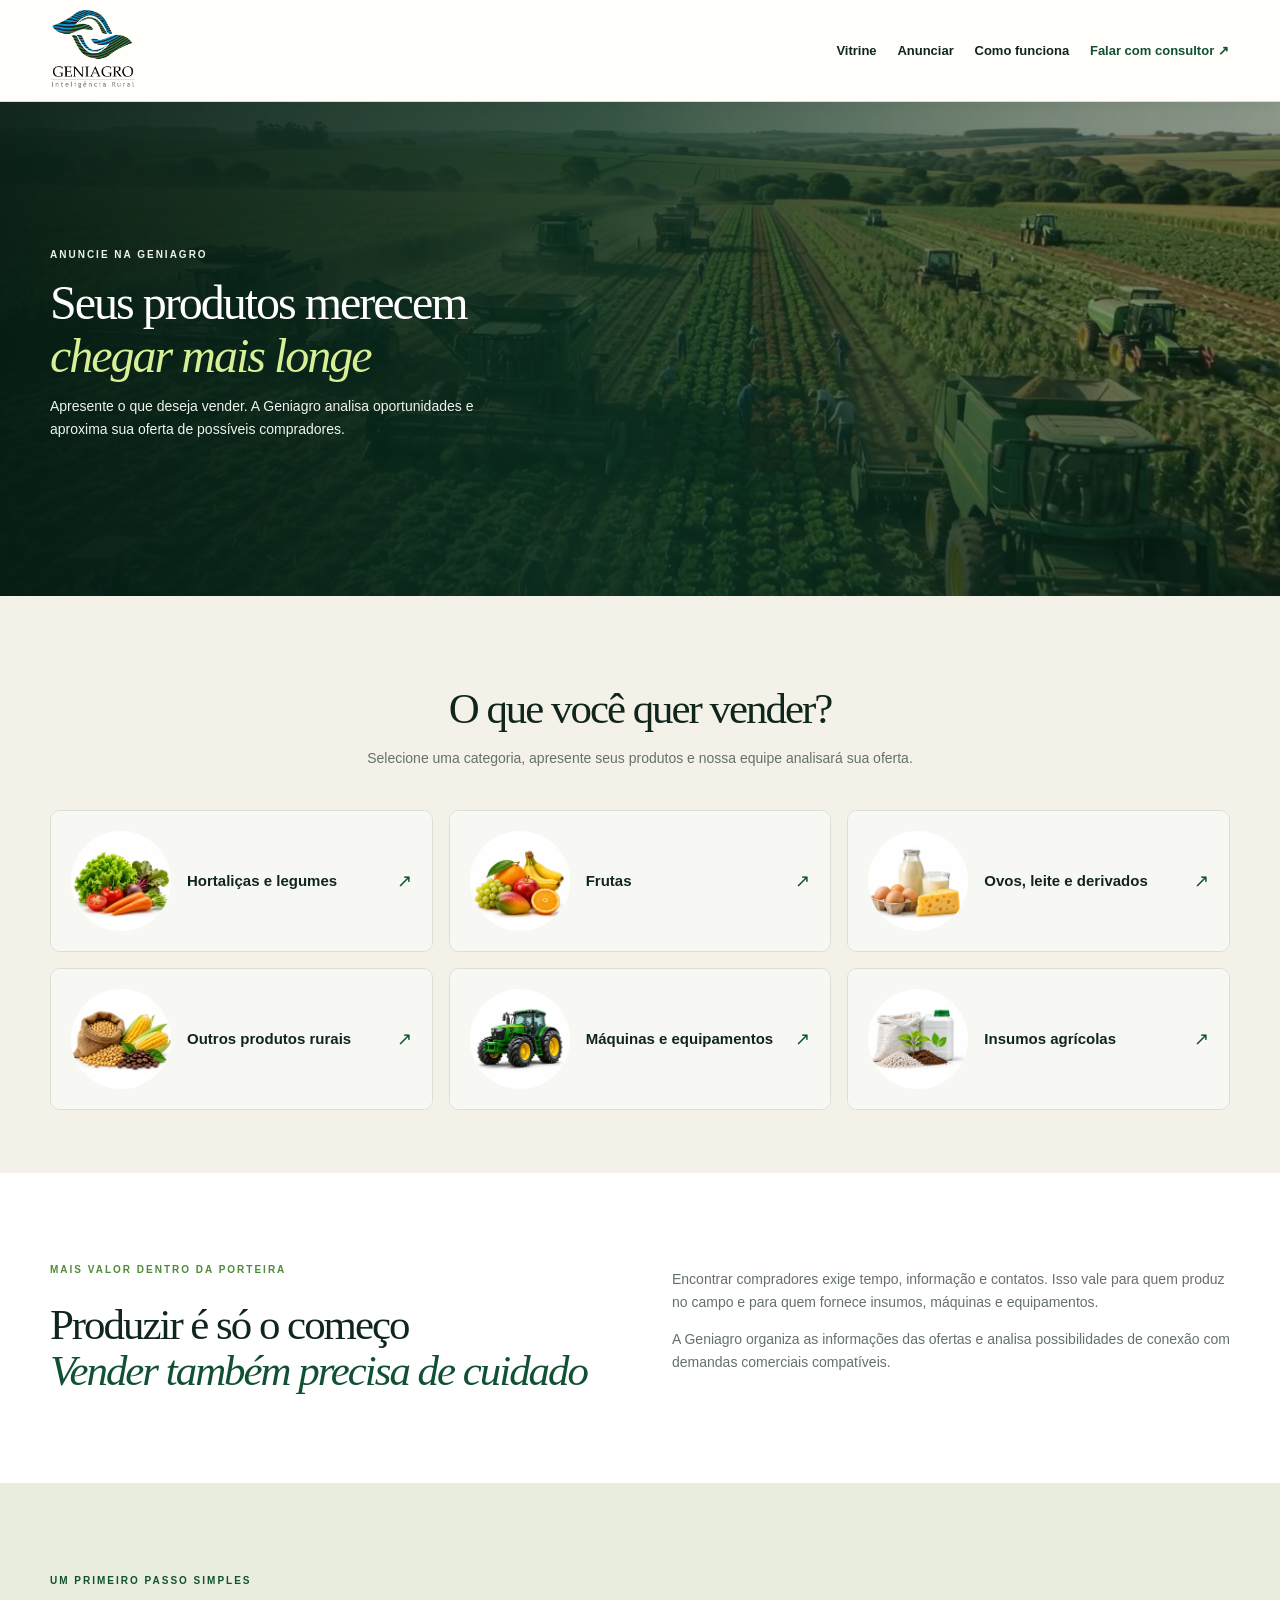
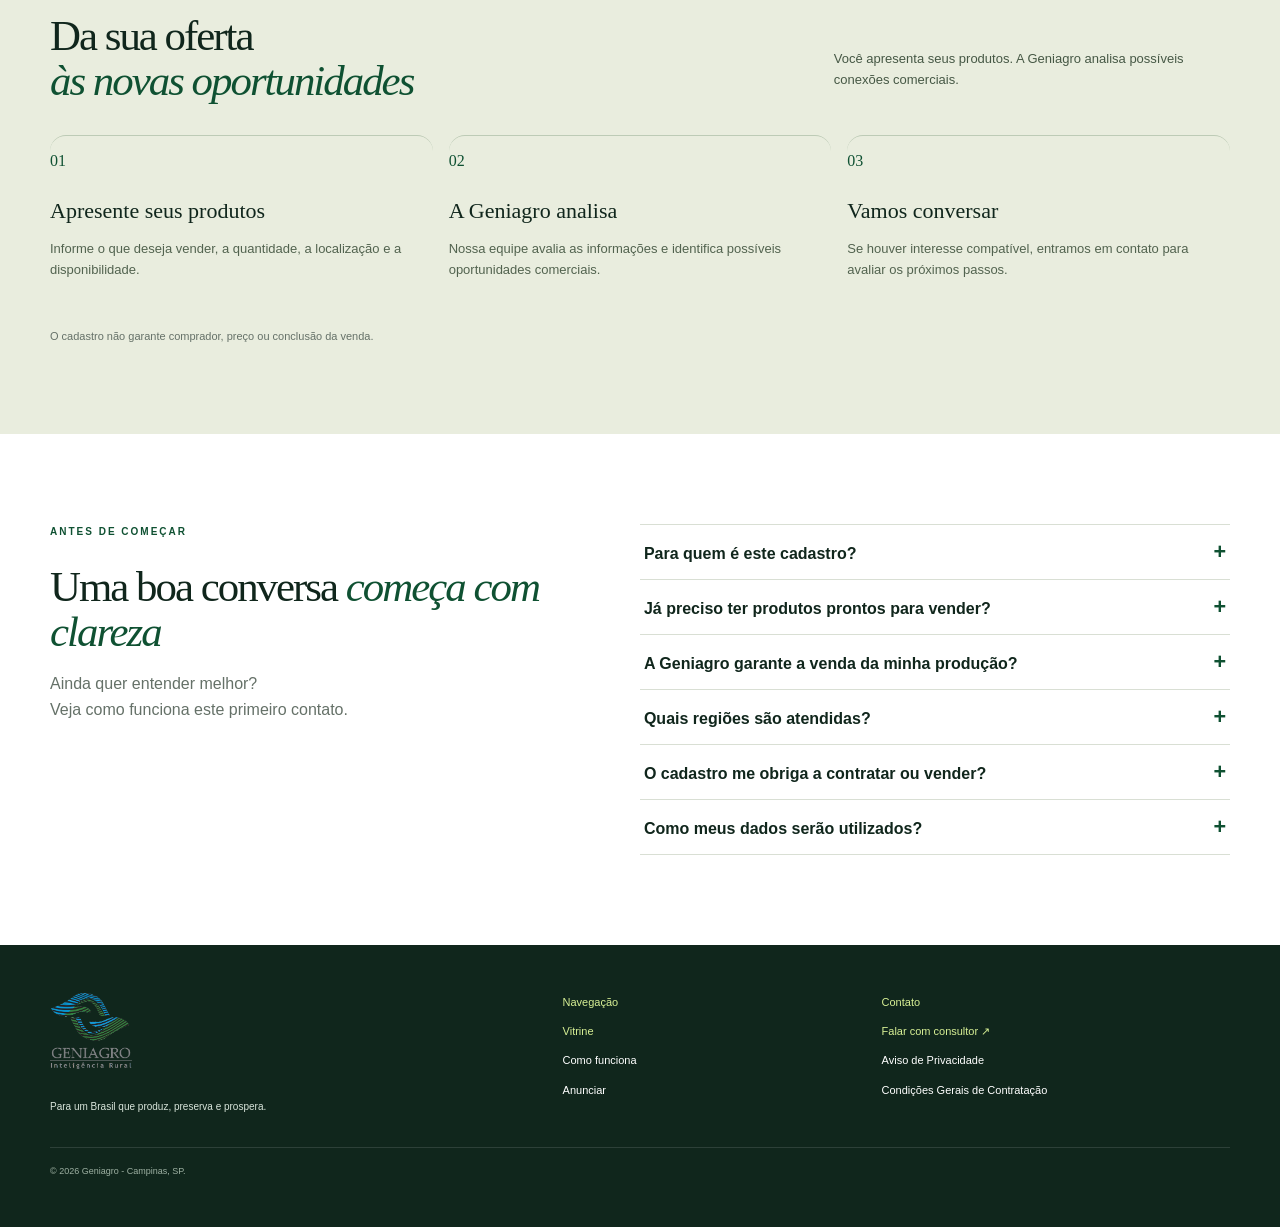
==== anunciar/index.html @ c67c0bb1 "Add files via upload" ====
<!doctype html>
<html lang="pt-BR">
<head>
  <meta charset="utf-8">
  <meta name="viewport" content="width=device-width,initial-scale=1">
  <meta name="description" content="Apresente sua produção, insumos ou equipamentos à Geniagro para avaliação de oportunidades comerciais.">
  <title>Anunciar · Geniagro</title>
  <link rel="icon" type="image/png" href="../assets/icon.png">
  <link rel="stylesheet" href="../style.css">
  <link rel="stylesheet" href="../modal/modal.css">
  <script src="../modal/modal.js" defer></script>
</head>
<body class="geniagro-v2">
  <!-- Cabeçalho e navegação -->
  <header>
    <a href="../index.html"><img src="../assets/logo-geniagro.png" alt="Geniagro Inteligência Rural"></a>
    <nav>
      <a href="../index.html#oportunidades">Vitrine</a>
      <a href="#vitrine-venda">Anunciar</a>
      <a href="#como-funciona">Como funciona</a>
      <a
        class="cta-link"
        href="https://wa.me/5519996274015"
        target="_blank"
        rel="noopener noreferrer"
      >
        Falar com consultor ↗
      </a>
    </nav>
  </header>

  <main>
    <section id="hero" class="hero">
      <video class="hero-video" autoplay muted loop playsinline poster="../assets/hero-geniagro.webp" aria-hidden="true">
        <source src="../assets/hero-lp.mp4" type="video/mp4">
        <source src="../assets/hero-lp.webm" type="video/webm">
      </video>
      <div class="shade"></div>
      <div class="wrap hero-copy">
        <p class="eyebrow">ANUNCIE NA GENIAGRO</p>
        <h1><span>Seus produtos merecem</span> <em>chegar mais longe</em></h1>
        <p>Apresente o que deseja vender. A Geniagro analisa oportunidades e aproxima sua oferta de possíveis compradores.</p>
      </div>
    </section>

    <section id="vitrine-venda" class="wrap intro">
      <h2>O que você quer vender?</h2>
      <p class="vitrine-orientacao">Selecione uma categoria, apresente seus produtos e nossa equipe analisará sua oferta.</p>
      <div class="cards">
        <article>
          <button class="category-card" type="button" data-geniagro-modal="Venda" data-geniagro-product-category="Hortaliças e legumes" aria-haspopup="dialog" aria-controls="geniagroModal">
            <span class="category-illustration" aria-hidden="true"><img src="../assets/hortalicas_legumes.webp" alt=""></span>
            <span class="category-title">Hortaliças e legumes</span>
            <span class="category-arrow" aria-hidden="true">↗</span>
          </button>
        </article>
        <article>
          <button class="category-card" type="button" data-geniagro-modal="Venda" data-geniagro-product-category="Frutas" aria-haspopup="dialog" aria-controls="geniagroModal">
            <span class="category-illustration" aria-hidden="true"><img src="../assets/frutas.webp" alt=""></span>
            <span class="category-title">Frutas</span>
            <span class="category-arrow" aria-hidden="true">↗</span>
          </button>
        </article>
        <article>
          <button class="category-card" type="button" data-geniagro-modal="Venda" data-geniagro-product-category="Ovos, leite e derivados" aria-haspopup="dialog" aria-controls="geniagroModal">
            <span class="category-illustration" aria-hidden="true"><img src="../assets/ovos_leite_derivados.webp" alt=""></span>
            <span class="category-title">Ovos, leite e derivados</span>
            <span class="category-arrow" aria-hidden="true">↗</span>
          </button>
        </article>
        <article>
          <button class="category-card" type="button" data-geniagro-modal="Venda" data-geniagro-product-category="Outros produtos rurais" aria-haspopup="dialog" aria-controls="geniagroModal">
            <span class="category-illustration" aria-hidden="true"><img src="../assets/outros_produtos_rurais.webp" alt=""></span>
            <span class="category-title">Outros produtos rurais</span>
            <span class="category-arrow" aria-hidden="true">↗</span>
          </button>
        </article>
        <article>
          <button class="category-card" type="button" data-geniagro-modal="Venda" data-geniagro-product-category="Máquinas e equipamentos" aria-haspopup="dialog" aria-controls="geniagroModal">
            <span class="category-illustration" aria-hidden="true"><img src="../assets/maquinas_equipamentos.webp" alt=""></span>
            <span class="category-title">Máquinas e equipamentos</span>
            <span class="category-arrow" aria-hidden="true">↗</span>
          </button>
        </article>
        <article>
          <button class="category-card" type="button" data-geniagro-modal="Venda" data-geniagro-product-category="Insumos agrícolas" aria-haspopup="dialog" aria-controls="geniagroModal">
            <span class="category-illustration" aria-hidden="true"><img src="../assets/insumos_agricolas.webp" alt=""></span>
            <span class="category-title">Insumos agrícolas</span>
            <span class="category-arrow" aria-hidden="true">↗</span>
          </button>
        </article>
      </div>
    </section>

    <section id="valor-venda" class="wrap section split">
      <div>
        <p class="eyebrow dark">MAIS VALOR DENTRO DA PORTEIRA</p>
        <h2>Produzir é só o começo<br><em>Vender também precisa de cuidado</em></h2>
      </div>
      <div class="valor-venda-copy">
        <p>Encontrar compradores exige tempo, informação e contatos. Isso vale para quem produz no campo e para quem fornece insumos, máquinas e equipamentos.</p>
        <p>A Geniagro organiza as informações das ofertas e analisa possibilidades de conexão com demandas comerciais compatíveis.</p>
      </div>
    </section>

    <section id="como-funciona" class="territory">
      <div class="wrap">
        <div class="territory-copy">
          <div>
            <p class="eyebrow">UM PRIMEIRO PASSO SIMPLES</p>
            <h2>Da sua oferta<br><em>às novas oportunidades</em></h2>
          </div>
          <p>Você apresenta seus produtos. A Geniagro analisa possíveis conexões comerciais.</p>
        </div>
        <div class="territory-grid">
          <article>
            <b>01</b>
            <h3>Apresente seus produtos</h3>
            <p>Informe o que deseja vender, a quantidade, a localização e a disponibilidade.</p>
          </article>
          <article>
            <b>02</b>
            <h3>A Geniagro analisa</h3>
            <p>Nossa equipe avalia as informações e identifica possíveis oportunidades comerciais.</p>
          </article>
          <article>
            <b>03</b>
            <h3>Vamos conversar</h3>
            <p>Se houver interesse compatível, entramos em contato para avaliar os próximos passos.</p>
          </article>
        </div>
        <p class="territory-note">O cadastro não garante comprador, preço ou conclusão da venda.</p>
      </div>
    </section>





    <section id="condicoes" class="wrap section announce-faq">
      <div>
        <p class="eyebrow dark">ANTES DE COMEÇAR</p>
        <h2>Uma boa conversa <em>começa com clareza</em></h2>
        <p>Ainda quer entender melhor?<br>Veja como funciona este primeiro contato.</p>
      </div>
      <div>
        <details>
          <summary>Para quem é este cadastro?<span aria-hidden="true">+</span></summary>
          <p>Para produtores rurais, fornecedores de insumos agrícolas e revendas de máquinas e equipamentos que desejam apresentar seus produtos à Geniagro.</p>
        </details>
        <details>
          <summary>Já preciso ter produtos prontos para vender?<span aria-hidden="true">+</span></summary>
          <p>Não. Se a disponibilidade for futura, indique a previsão nas observações. Essa informação ajuda a equipe a avaliar possíveis oportunidades.</p>
        </details>
        <details>
          <summary>A Geniagro garante a venda da minha produção?<span aria-hidden="true">+</span></summary>
          <p>Não. O cadastro não garante comprador nem negociação. Uma oportunidade depende da compatibilidade entre produto, disponibilidade, localização e condições comerciais. A divulgação de ofertas depende de validação da Geniagro.</p>
        </details>
        <details>
          <summary>Quais regiões são atendidas?<span aria-hidden="true">+</span></summary>
          <p>Informe seu município e estado no cadastro. A Geniagro avaliará a possibilidade de conexão na sua região; preencher o formulário não confirma disponibilidade de atendimento local.</p>
        </details>
        <details>
          <summary>O cadastro me obriga a contratar ou vender?<span aria-hidden="true">+</span></summary>
          <p>Não. Este formulário não conclui uma contratação nem uma venda. Eventuais condições comerciais devem ser apresentadas para sua avaliação antes de qualquer decisão.</p>
        </details>
        <details>
          <summary>Como meus dados serão utilizados?<span aria-hidden="true">+</span></summary>
          <p>A Geniagro usa as informações para avaliar oportunidades e entrar em contato sobre seu cadastro. Consulte o <a href="../privacidade/index.html" target="_blank" rel="noopener noreferrer">Aviso de Privacidade</a>.</p>
        </details>
      </div>
    </section>


  </main>


  <!-- Rodapé -->
  <footer id="footer">
    <div class="wrap footer-grid">
      <div>
        <a href="../index.html"><img src="../assets/logo-geniagro-rodape.png" alt="Geniagro Inteligência Rural"></a>
        <p>Para um Brasil que produz, preserva e prospera.</p>
      </div>
      <nav class="footer-nav" aria-label="Navegação do rodapé">
        <b>Navegação</b>
        <a href="../index.html#oportunidades">Vitrine</a>
        <a href="#como-funciona">Como funciona</a>
        <a href="#vitrine-venda">Anunciar</a>
      </nav>
      <div class="footer-contact">
        <b>Contato</b>
        <a
          class="cta-link"
          href="https://wa.me/5519996274015"
          target="_blank"
          rel="noopener noreferrer"
        >
          Falar com consultor ↗
        </a>
        <a class="footer-legal-link" href="../privacidade/index.html" target="_blank" rel="noopener noreferrer">Aviso de Privacidade</a>
        <a class="footer-legal-link" href="../condicoes-gerais/index.html" target="_blank" rel="noopener noreferrer">Condições Gerais de Contratação</a>
      </div>
    </div>
    <div class="wrap copyright">© 2026 Geniagro - Campinas, SP.</div>
  </footer>
  <!-- Estrutura e controles adaptados do modal canônico AFlow. Sem integração. -->
  <dialog id="geniagroModal" class="geniagro-modal mbox" aria-labelledby="geniagroModalTitle" aria-describedby="geniagroIntegrationNote">
    <div class="mhdr">
      <h2 id="geniagroModalTitle" tabindex="-1" autofocus><img src="../assets/icon.png" alt="" aria-hidden="true"><span id="geniagroModalTitleText">Quero comprar</span></h2>
      <button class="mclose" type="button" aria-label="Fechar formulário">✕</button>
    </div>
    <form id="geniagroForm" novalidate>
      <div class="mbody">
        <p id="geniagroIntegrationNote" class="integration-note">Preencha os dados e envie sua solicitação. Nossa equipe entrará em contato para dar continuidade.</p>
        <div class="msec">Identificação</div>
        <div class="mgrid">
          <div class="mfield"><label for="gNome">Nome completo *</label><input class="efield" id="gNome" name="nome" autocomplete="name" required></div>
          <div class="mfield"><label for="gEmpresa">Empresa *</label><input class="efield" id="gEmpresa" name="empresa" autocomplete="organization" required></div>
          <div class="mfield"><label for="gCargo">Posição na empresa</label><select class="efield esel" id="gCargo" name="cargo"><option value="">Selecione</option><option>Sócio / Proprietário / Direção Executiva</option><option>Diretoria / Head de área</option><option>Gerência / Coordenação</option><option>Técnico / Operacional</option><option>Outro</option></select></div>
          <div class="mfield"><label for="gEndereco">Endereço de entrega *</label><input class="efield" id="gEndereco" name="endereco" autocomplete="street-address" required></div>
          <div class="mfield"><label for="gCidade">Cidade *</label><input class="efield" id="gCidade" name="cidade" autocomplete="address-level2" required></div>
          <div class="mfield"><label for="gUf">UF *</label><input class="efield" id="gUf" name="uf" autocomplete="address-level1" maxlength="2" pattern="[A-Za-z]{2}" autocapitalize="characters" required></div>
        </div>
        <div class="msec">Contato</div>
        <div class="mgrid">
          <div class="mfield"><label for="gEmail">E-mail *</label><input class="efield" type="email" id="gEmail" name="email" autocomplete="email" inputmode="email" required></div>
          <div class="mfield"><label for="gContato">Telefone / WhatsApp *</label><input class="efield" type="tel" id="gContato" name="contato" autocomplete="tel-national" inputmode="tel" placeholder="19 99999 0000" required></div>
        </div>
        <div class="msec" id="gComercialTitle">Sobre a compra</div>
        <div class="mgrid">
          <div class="mfield"><div class="solicitation-label"><div class="solicitation-label-head"><label for="gProduto">Categoria principal do produto *</label><button class="solicitation-help-toggle" id="gCategoriaHelpToggle" type="button" aria-label="Mostrar instruções para a categoria principal" aria-expanded="false" aria-controls="gCategoriaHelp" aria-describedby="gCategoriaHelp">ⓘ</button></div><p class="field-help solicitation-tooltip" id="gCategoriaHelp" role="tooltip" hidden>Selecione a categoria predominante. Você pode incluir produtos de outras categorias.</p></div><select class="efield esel" id="gProduto" name="produto_servico" aria-describedby="gCategoriaHelp" required><option value="">Selecione</option><option>Hortaliças e legumes</option><option>Frutas</option><option>Ovos, leite e derivados</option><option>Outros produtos rurais</option><option>Máquinas e equipamentos</option><option>Insumos agrícolas</option></select></div>
          <div class="mfield"><label for="gTipo">Frequência *</label><select class="efield esel" id="gTipo" name="tipo_negocio" required><option value="">Selecione</option><option>Pontual</option><option>Recorrente</option></select></div>
        </div>
        <div id="gEntregaSection" hidden>
          <div class="msec">Entrega e frete</div>
          <div class="mgrid">
            <div class="mfield"><label for="gEntrega">Realiza entrega? *</label><select class="efield esel" id="gEntrega" disabled><option value="">Selecione</option><option>Sim</option><option>Não</option></select></div>
            <div class="mfield" hidden><label for="gSiteRede">Site ou rede social (opcional)</label><input class="efield" type="text" id="gSiteRede" disabled></div>
            <div class="mfield" hidden><label for="gRegiaoEntrega">Região de entrega *</label><input class="efield" id="gRegiaoEntrega" disabled></div>
            <div class="mfield" hidden><label for="gFrete">Condição do frete *</label><select class="efield esel" id="gFrete" disabled><option value="">Selecione</option><option>Incluso no preço</option><option>Cobrado à parte</option><option>A combinar</option></select></div>
          </div>
        </div>
        <div class="msec">Lista de produtos</div>
        <div id="gProductList" class="product-list">
          <div class="product-row" data-product-row>
            <div class="product-grid">
              <div class="mfield"><label for="gProdutoNome">Produto *</label><input class="efield" id="gProdutoNome" data-product-field="name" required></div>
              <div class="mfield"><label for="gQuantidade">Quantidade *</label><input class="efield" type="number" id="gQuantidade" data-product-field="quantity" inputmode="decimal" min="0" step="any" required></div>
              <div class="mfield"><label for="gUnidade">Unidade *</label><select class="efield esel" id="gUnidade" data-product-field="unit" required><option value="">Selecione</option><option>kg</option><option>toneladas</option><option>sacas</option><option>litros</option><option>unidades</option><option>m³</option><option>Outro</option></select></div>
              <div class="mfield product-price" hidden><div class="solicitation-label"><div class="solicitation-label-head"><label for="gPreco">Preço por unidade (R$) *</label><button class="solicitation-help-toggle" id="gPrecoHelpToggle" type="button" aria-label="Mostrar instruções para o preço por unidade" aria-expanded="false" aria-controls="gPrecoHelp" aria-describedby="gPrecoHelp">ⓘ</button></div><p class="field-help solicitation-tooltip" id="gPrecoHelp" role="tooltip" hidden>Se variar, informe um valor médio ou praticado hoje.</p></div><input class="efield" type="text" id="gPreco" data-product-field="price" inputmode="numeric" placeholder="R$ 0,00" aria-describedby="gPrecoHelp" disabled></div>
              <button class="product-remove" type="button" aria-label="Excluir produto adicional" hidden><svg viewBox="0 0 24 24" aria-hidden="true" focusable="false"><path d="M4 7h16M9 7V4h6v3m-9 0 1 13h10l1-13M10 11v5m4-5v5" /></svg></button>
            </div>
          </div>
        </div>
        <div class="product-actions"><p class="required-note">* Obrigatórios</p><button class="product-add" id="gAddProduct" type="button">Adicionar produto</button></div>
        <div class="mfield"><div class="solicitation-label"><div class="solicitation-label-head"><label for="gSolicitacao">Observações adicionais (opcional)</label><button class="solicitation-help-toggle" id="gSolicitacaoHelpToggle" type="button" aria-label="Mostrar instruções para as observações adicionais" aria-expanded="false" aria-controls="gSolicitacaoHelp" aria-describedby="gSolicitacaoHelp">ⓘ</button></div><p class="field-help solicitation-tooltip" id="gSolicitacaoHelp" role="tooltip" hidden>Informe características, especificações ou condições comerciais, se necessário.</p></div><textarea class="etarea" id="gSolicitacao" name="campo_pers_01" rows="4" aria-describedby="gSolicitacaoHelp"></textarea></div>
      </div>
      <div class="save-bar">
        <div><p class="consent-note">Ao enviar, autorizo o uso dos meus dados para atender à solicitação e contato, conforme o <a href="../privacidade/index.html" target="_blank" rel="noopener noreferrer">Aviso de Privacidade</a>, e declaro ciência das <a href="../condicoes-gerais/index.html" target="_blank" rel="noopener noreferrer">Condições Gerais</a>.</p><p id="geniagroFormStatus" class="save-status" role="status" aria-live="polite"></p></div>
        <button class="btn-save" type="submit">Enviar solicitação</button>
      </div>
    </form>
  </dialog>
</body>
</html>
---- style.css ----
:root{--ink:#10261c;--green:#0f5132;--leaf:#4f8b3a;--gold:#d8a83f;--cream:#f4f1e8;--paper:#fffefa;--line:#d9dfd4;--muted:#657168}*{box-sizing:border-box}html{scroll-behavior:smooth;scroll-padding-top:96px}body{margin:0;color:var(--ink);background:var(--cream);font:16px Arial,sans-serif}button,input,select,textarea{font:inherit}.wrap{width:min(1180px,calc(100% - 2rem));margin:auto}header{position:fixed;top:0;left:0;right:0;z-index:1000;display:flex;align-items:center;justify-content:space-between;min-height:96px;padding:.6rem 4vw;background:#fff;border-bottom:1px solid #d9dfd4;box-shadow:0 4px 18px rgba(16,38,28,.12)}header img{width:180px;height:78px;object-fit:contain;object-position:left center}nav{display:flex;align-items:center;gap:1.3rem}nav a{color:var(--ink);text-decoration:none;font-weight:700}.cta-link{display:inline-flex;align-items:center;width:fit-content;color:var(--green);background:none;border:0;padding:0;text-decoration:none;text-underline-offset:4px;font-weight:800;transition:color .2s ease}.cta-link:hover{text-decoration:underline}.cta-link:focus-visible{outline:2px solid currentColor;outline-offset:4px}.hero .cta-link{margin:.7rem 1.5rem 0 0;color:#d8f095}.hero .cta-link-secondary{color:#fff;font-weight:700}header .cta-link{color:var(--green)}.hero{position:relative;min-height:760px;display:flex;align-items:center;color:white;background:#08271b url('assets/hero-geniagro.webp') center/cover}.shade{position:absolute;inset:0;background:linear-gradient(90deg,#061d14f2,#0a3021c8 48%,#0a2d1d2e),linear-gradient(0deg,#061f16a0,transparent)}.hero-copy{position:relative;z-index:1}.eyebrow{color:#d3ed91;font-size:.76rem;font-weight:900;letter-spacing:.16em;text-transform:uppercase}.eyebrow.dark{color:var(--leaf)}h1,h2,blockquote{font-family:Georgia,serif;letter-spacing:-.05em}.hero h1{max-width:850px;margin:.5rem 0;font-size:clamp(3rem,7vw,6.4rem);line-height:.94;font-weight:500}.hero h1 em{color:#d8f095;font-weight:400}.hero p{max-width:690px;font-size:1.2rem;line-height:1.6;color:#edf4ee}.intro,.section{padding:6rem 0;text-align:center}.intro h2,.section h2,.geo h2{margin:.5rem 0 1rem;font-size:clamp(2.2rem,4.5vw,4.2rem);line-height:1}.intro>p{max-width:820px;margin:1rem auto;color:var(--muted);line-height:1.65}.cards{display:grid;grid-template-columns:repeat(3,1fr);gap:1rem;margin-top:2.5rem}.cards article{min-height:285px;padding:1.3rem;border:1px solid var(--line);border-radius:1.2rem;background:var(--paper);color:var(--ink);text-align:left;box-shadow:0 15px 45px #17332310;transition:.2s}.cards b{display:grid;place-items:center;width:2.8rem;height:2.8rem;border-radius:.8rem;color:white;background:var(--green);font:700 1.2rem Georgia}.cards h3{font:600 1.35rem Georgia}.cards p{min-height:105px;color:var(--muted);line-height:1.5}.cards strong{color:var(--green)}.geo{padding:6rem 0;color:white;background:#0d3223}.split{display:grid;grid-template-columns:1fr 1fr;gap:4rem;align-items:center;text-align:left}.split img{width:100%;border-radius:1.4rem;box-shadow:0 24px 65px #0003}.geo h2{font-size:clamp(2.2rem,4vw,4rem)}.geo p{color:#dce8df;line-height:1.65}.geo li{margin:.8rem 0}.section p{color:var(--muted);line-height:1.65}.pills{display:flex;flex-wrap:wrap;gap:.5rem}.pills span{padding:.55rem .75rem;border:1px solid #becab8;border-radius:99px;background:white;font-size:.82rem;font-weight:700}.manifesto{padding:6rem 0;background:#e4ecd8;text-align:center}.manifesto blockquote{max-width:1000px;margin:auto;font-size:clamp(2rem,4vw,4rem);line-height:1.12}.manifesto>div>p{max-width:800px;margin:1.5rem auto;color:#536154;line-height:1.7}.facts{display:grid;grid-template-columns:repeat(3,1fr);gap:1rem;margin-top:2rem;text-align:left}.facts div{padding:1.3rem;border-radius:1rem;background:white}.facts b{display:block;color:var(--green);font:600 2rem Georgia}.facts a{color:var(--green)}footer{padding:3rem 0;color:#d9e5db;background:#071e15}@media(max-width:900px){.cards,.facts{grid-template-columns:1fr 1fr}.split{grid-template-columns:1fr}}@media(max-width:600px){.hero{min-height:700px}.cards,.facts{grid-template-columns:1fr}.split{gap:2rem}.hero h1{font-size:3.2rem}}
.territory{padding:6rem 0;color:white;background:#081f18}
.territory-copy{display:grid;grid-template-columns:1.3fr .7fr;gap:3rem;align-items:end;margin-bottom:2rem}
.territory-copy h2{margin:.5rem 0 0;font:500 clamp(2.2rem,4.5vw,4.7rem)/.98 Georgia,serif;letter-spacing:-.05em}
.territory-copy>p{color:#cddbd1;line-height:1.7}
.map-board{position:relative;overflow:hidden;border:1px solid #ffffff2e;border-radius:1.5rem;background:#173927;box-shadow:0 35px 90px #0005}
.map-board>img{display:block;width:100%;aspect-ratio:2.53/1;object-fit:cover}
.map-board>svg{position:absolute;inset:0;width:100%;height:100%;filter:drop-shadow(0 2px 3px #0008)}
.map-board .route{fill:none;stroke:#e1ef8d;stroke-width:4;stroke-dasharray:9 10;animation:flow 18s linear infinite}
.map-board circle{fill:#e1ef8d;stroke:#123d29;stroke-width:4}
.pin{position:absolute;padding:.45rem .65rem;border:1px solid #fff5;border-radius:99px;background:#08261ddd;box-shadow:0 6px 20px #0005;font-size:.72rem;font-weight:900}
.pin-farm{left:8%;bottom:13%}.pin-hub{left:46%;bottom:31%}.pin-city{right:7%;top:32%}
.map-legend{position:absolute;left:1rem;top:1rem;display:grid;gap:.3rem;max-width:260px;padding:.8rem;border:1px solid #fff3;border-radius:.8rem;background:#071f18dd;backdrop-filter:blur(8px)}
.map-legend span,.map-legend small{font-size:.7rem;color:#dbe7de}
.map-legend i{display:inline-block;width:24px;margin-right:.4rem;border-top:2px dashed #e1ef8d}
.territory-grid{display:grid;grid-template-columns:repeat(3,1fr);gap:1rem;margin-top:1rem}
.territory-grid article{padding:1.2rem;border:1px solid #ffffff1f;border-radius:1rem;background:#ffffff0a}
.territory-grid b{color:#d8f095}.territory-grid h3{margin:.5rem 0;font:600 1.35rem Georgia}.territory-grid p{margin:0;color:#bfd0c4;line-height:1.5}
@keyframes flow{to{stroke-dashoffset:-190}}
@media(max-width:900px){.territory-copy{grid-template-columns:1fr}.territory-grid{grid-template-columns:1fr}.map-board .pin{display:none}}
@media(max-width:600px){.map-board>img{aspect-ratio:1.25/1}.map-legend{max-width:210px}.map-legend small{display:none}}
main{padding-top:96px}
footer .footer-grid{display:grid;grid-template-columns:1.2fr .7fr .9fr;gap:3rem;align-items:start}
footer .footer-grid>div{display:grid;gap:.7rem}
footer .footer-grid img{width:190px;height:100px;object-fit:contain;object-position:left center}
footer .footer-grid p{margin:0;line-height:1.5}
footer .footer-grid b{color:#d8f095}
footer .footer-nav{display:grid;align-items:start;gap:.7rem}footer .footer-nav a{color:#d9e5db;text-decoration:none}footer .footer-nav a:hover{text-decoration:underline}footer .cta-link{color:#d8f095}footer .footer-contact span{color:#9eb1a3;line-height:1.5}
footer .copyright{margin-top:2rem;padding-top:1rem;border-top:1px solid #ffffff1f;font-size:.8rem;color:#9eb1a3}
@media(max-width:700px){header{min-height:82px;padding:.35rem 1.25rem}header img{width:125px;height:68px}main{padding-top:82px}html{scroll-padding-top:82px}footer .footer-grid{grid-template-columns:1fr;gap:2rem}}
@media(max-width:900px){header{position:static;flex-wrap:wrap;gap:.35rem}header nav{flex-wrap:wrap;gap:.6rem 1rem}main{padding-top:0}html{scroll-padding-top:0}footer .footer-grid{grid-template-columns:repeat(2,minmax(0,1fr));gap:2rem}}
@media(max-width:700px){footer .footer-grid{grid-template-columns:1fr}header nav{font-size:.9rem}}
@media(max-width:600px){.cards article{min-height:0}.cards p{min-height:0}}
/* Links jurídicos: destaque discreto, restrito ao rodapé. */
footer .footer-contact .footer-legal-link{font-size:13px;font-weight:400;color:#fff;line-height:1.5;text-decoration:none}
footer .footer-contact .footer-legal-link:hover{text-decoration:none}
footer .footer-contact .footer-legal-link:focus-visible{outline:2px solid currentColor;outline-offset:3px}

/* Hierarquia visual dos CTAs da seção de oportunidades. */
#oportunidades #entrada-comprador > strong > button.cta-link,#oportunidades #entrada-fornecedor > strong > button.cta-link{font-weight:800}
#oportunidades #entrada-comprador > strong > button.cta-link::after,#oportunidades #entrada-fornecedor > strong > button.cta-link::after{content:" ↗"}
#oportunidades .cards > article > a.cta-link[href="https://wa.me/5519996274015"]{font-weight:700}
#oportunidades .cards > article > a.cta-link > .cta-arrow{display:none}

/* Padrão visual das colunas do rodapé. */
footer .footer-nav a:first-of-type{color:#d8f095;font-weight:800}
footer .footer-nav a:not(:first-of-type){font-size:13px;font-weight:400;color:#fff;text-decoration:none}
footer .footer-nav a:not(:first-of-type):hover{text-decoration:none}

.hero > .hero-video{position:absolute;inset:0;width:100%;height:100%;object-fit:cover;pointer-events:none}
@media(prefers-reduced-motion:reduce){.hero > .hero-video{display:none}}

/* Identidade pública da Geniagro V2. */
.geniagro-v2 > :is(header, main, footer) {
  --v2-deep: #173d2b;
  --v2-lime: #d8f095;
  --v2-soft: #e9edde;
  --v2-section-space: clamp(3.5rem, 7vw, 5.625rem);
}

.geniagro-v2 > header { background: var(--paper); }
.geniagro-v2 > header img { width: 150px; }
.geniagro-v2 > header nav a { font-size: .875rem; }

.geniagro-v2 > main > .hero .hero-copy {
  padding-block: clamp(2.5rem, 7vw, 5rem);
}
.geniagro-v2 > main > .hero h1 {
  max-width: 13ch;
  font-size: clamp(2.625rem, 4.65vw, 4.25rem);
  line-height: 1.06;
}
.geniagro-v2 > main > .hero p { max-width: 32rem; }
.geniagro-v2 > main > .hero .cta-link { min-height: 44px; }
.geniagro-v2 > main > .hero .cta-link:focus-visible { outline-color: #fff; }

.geniagro-v2 > main :is(.hero-copy > .cta-link:not(.cta-link-secondary), #formulario > button.cta-link) {
  background: var(--v2-lime);
  color: var(--ink);
  padding: .875rem 1.25rem;
  border-radius: 6px;
}
.geniagro-v2 > main :is(.hero-copy > .cta-link:not(.cta-link-secondary), #formulario > button.cta-link):hover {
  background: #e5f7b7;
}

.geniagro-v2 > main > :is(.intro, .section, .territory) { padding-block: var(--v2-section-space); }
.geniagro-v2 > main > :is(.intro, .section, .territory) h2 {
  font-size: clamp(2rem, 3.35vw, 2.875rem);
  line-height: 1.1;
  font-weight: 400;
}
.geniagro-v2 > main > .intro .cards article {
  min-height: 0;
  display: flex;
  flex-direction: column;
  padding: 1.25rem;
  border-radius: 10px;
  box-shadow: none;
}
.geniagro-v2 > main > .intro .cards b {
  border-radius: 50%;
  background: var(--v2-soft);
  color: var(--green);
}
.geniagro-v2 > main > .intro .cards h3 { margin: .875rem 0 .375rem; }
.geniagro-v2 > main > .intro .cards strong { margin-top: auto; }
.geniagro-v2 > main > .intro .cards .cta-link { min-height: 44px; }

.geniagro-v2 > main > .territory {
  background: var(--v2-soft);
  color: var(--ink);
}
.geniagro-v2 > main > .territory .eyebrow,
.geniagro-v2 > main > .territory .territory-grid b { color: var(--green); }
.geniagro-v2 > main > .territory :is(.territory-copy, .territory-grid) > p,
.geniagro-v2 > main > .territory .territory-grid article p { color: #465845; }
.geniagro-v2 > main > .territory .territory-grid article {
  background: transparent;
  border: 0;
  border-top: 1px solid #bdcbb6;
  padding: 1rem 0;
}

.geniagro-v2 > footer { background: var(--ink); }
.geniagro-v2 > footer .footer-grid img { width: 150px; height: 76px; }

@media (max-width: 700px) {
  .geniagro-v2 > header img { width: 125px; }
  .geniagro-v2 > main > .hero .cta-link { margin-right: .75rem; }
}
@media (prefers-reduced-motion: reduce) {
  html:has(> body.geniagro-v2) { scroll-behavior: auto; }
  .geniagro-v2 > main .map-board .route { animation: none; }
  .geniagro-v2 > :is(header, main, footer) .cta-link { transition: none; }
}


/* Recuperação comercial da LP e componentes editoriais de Anunciar. */
.geniagro-v2 > main > #anunciar {
  width: 100%;
  padding-inline: 1rem;
  background: var(--v2-deep);
  color: #fff;
}
.geniagro-v2 > main > #anunciar p {
  max-width: 38rem;
  margin-inline: auto;
  color: #edf4ee;
}
.geniagro-v2 > main > #anunciar .cta-link,
.geniagro-v2 > main > #manifesto .cta-link { color: var(--v2-lime); }

.geniagro-v2 > main > :is(#inteligencia, #manifesto) { padding-block: var(--v2-section-space); }
.geniagro-v2 > main > #inteligencia h2 { font-size: clamp(2rem, 3.35vw, 2.875rem); font-weight: 400; }
.geniagro-v2 > main > #manifesto { background: var(--v2-deep); color: #fff; }
.geniagro-v2 > main > #manifesto p { color: #edf4ee; }
.geniagro-v2 > main > .territory .map-legend { background: #071f18; }
.geniagro-v2 > main > .territory .pin { background: #08261d; }
.geniagro-v2 > main > .territory :is(.pin, .map-legend, .map-legend span, .map-legend small) { color: #fff; }

.geniagro-v2 > main > :is(.announce-categories, .announce-faq) {
  display: grid;
  grid-template-columns: minmax(0, 1fr) minmax(0, 1.15fr);
  gap: clamp(2rem, 6vw, 5rem);
  text-align: left;
}
.geniagro-v2 > main > :is(.announce-categories, .announce-faq) :is(h2 em, .eyebrow) { color: var(--green); }
.geniagro-v2 > main > .announce-categories .announce-options button {
  display: grid;
  grid-template-columns: auto minmax(0, 1fr) auto;
  align-items: center;
  gap: .875rem;
  width: 100%;
  min-height: 64px;
  padding: .625rem .25rem;
  border-bottom: 1px solid var(--line);
  color: var(--ink);
  text-align: left;
  cursor: pointer;
}
.geniagro-v2 > main > .announce-categories .announce-options button:hover {
  background: var(--paper);
  color: var(--green);
  text-decoration: none;
}
.geniagro-v2 > main > .announce-categories .announce-icon {
  display: grid;
  place-items: center;
  width: 42px;
  height: 42px;
  border-radius: 50%;
  background: var(--v2-soft);
  color: var(--green);
  font: 1.4rem Georgia, serif;
}
.geniagro-v2 > main > .announce-faq details { border-bottom: 1px solid var(--line); }
.geniagro-v2 > main > .announce-faq details:first-child { border-top: 1px solid var(--line); }
.geniagro-v2 > main > .announce-faq summary {
  display: flex;
  justify-content: space-between;
  align-items: baseline;
  gap: 1rem;
  padding: 1rem .25rem;
  list-style: none;
  font-weight: 700;
  cursor: pointer;
}
.geniagro-v2 > main > .announce-faq summary::-webkit-details-marker { display: none; }
.geniagro-v2 > main > .announce-faq summary span { color: var(--green); font-size: 1.35rem; line-height: 1; }
.geniagro-v2 > main > .announce-faq details[open] summary span { transform: rotate(45deg); }
.geniagro-v2 > main > .announce-faq details p { margin: 0 .25rem 1rem; }
.geniagro-v2 > main > .announce-faq details a { color: var(--green); }
.geniagro-v2 > main > .announce-faq summary:focus-visible { outline: 2px solid var(--green); outline-offset: 2px; }

.geniagro-v2 > main > .announce-closing {
  background: var(--v2-deep);
  color: #fff;
}
.geniagro-v2 > main > .announce-closing h2 em { color: var(--v2-lime); }
.geniagro-v2 > main > .announce-closing .cta-link {
  min-height: 44px;
  margin-top: .75rem;
  padding: .875rem 1.25rem;
  border-radius: 6px;
  background: var(--v2-lime);
  color: var(--ink);
}
.geniagro-v2 > main > .announce-closing .cta-link:focus-visible { outline-color: #fff; }

@media (max-width: 700px) {
  .geniagro-v2 > main > :is(.announce-categories, .announce-faq) { grid-template-columns: minmax(0, 1fr); }
}

/* Tipografia dos passos conforme a referência original de Sérgio. */
.geniagro-v2 > main > .territory .territory-grid b { display: block; font: 16px/1.65 Georgia, serif; }
.geniagro-v2 > main > .territory .territory-grid h3 { margin: 28px 0 13px; font: 22px/1.2 Georgia, serif; }
.geniagro-v2 > main > .territory .territory-grid article p { margin: 0; color: #52634f; font: 13px/1.65 Arial, sans-serif; }
.geniagro-v2 > main > .territory .territory-note { margin: 30px 0 0; color: #657168; font: 11px/1.65 Arial, sans-serif; }
@media (max-width: 700px) {
  .geniagro-v2 > main > .territory .territory-grid { gap: 25px; }
  .geniagro-v2 > main > .territory .territory-grid article { display: grid; grid-template-columns: 35px 1fr; gap: 0 17px; padding-top: 20px; }
  .geniagro-v2 > main > .territory .territory-grid b { grid-row: 1 / 3; font-size: 20px; }
  .geniagro-v2 > main > .territory .territory-grid h3 { margin: 0 0 10px; font-size: 23px; }
  .geniagro-v2 > main > .territory .territory-grid article p { grid-column: 2; }
  .geniagro-v2 > main > .territory .territory-note { font-size: 10px; }
}

/* Tipografia da LP de Compra: referência Venda Geniagro, sem afetar Anunciar ou o modal. */
body.geniagro-v2:has(> main > #oportunidades) > header nav a { font: 700 13px/1.65 Arial, sans-serif; }
body.geniagro-v2:has(> main > #oportunidades) > main > .hero .eyebrow,
body.geniagro-v2:has(> main > #oportunidades) > main > #beneficios .eyebrow,
body.geniagro-v2:has(> main > :is(#oportunidades, #vitrine-venda)) > main > #como-funciona .eyebrow { font: 700 10px/1.6 Arial, sans-serif; letter-spacing: 2px; margin: 0 0 24px; }
body.geniagro-v2:has(> main > #oportunidades) > main > .hero h1 { font: 400 clamp(48px, 4.65vw, 68px)/1.06 Georgia, serif; letter-spacing: -2px; max-width: 530px; margin: 0; }
body.geniagro-v2:has(> main > #oportunidades) > main > .hero .hero-copy > p:not(.eyebrow) { font: 400 14px/1.65 Arial, sans-serif; letter-spacing: normal; max-width: 460px; margin: 25px 0 14px; }
body.geniagro-v2:has(> main > #oportunidades) > main > .hero .cta-link { font: 700 16px/1.4 Arial, sans-serif; margin-top: 17px; }
body.geniagro-v2:has(> main > #oportunidades) > main > :is(#oportunidades, #beneficios, #como-funciona) h2 { font: 400 clamp(35px, 3.35vw, 46px)/1.06 Georgia, serif; letter-spacing: -2px; margin: 0; }
body.geniagro-v2:has(> main > #oportunidades) > main > #oportunidades .cards h3 { font: 700 15px/1.65 Arial, sans-serif; letter-spacing: normal; margin: 0 0 2px; }
body.geniagro-v2:has(> main > #oportunidades) > main > #oportunidades .cards .cta-link { font: 700 13px/1.65 Arial, sans-serif; }
body.geniagro-v2:has(> main > #oportunidades) > main > #beneficios > div > p:not(.eyebrow) { font: 400 14px/1.65 Arial, sans-serif; max-width: 340px; margin: 25px 0 1em; }
body.geniagro-v2:has(> main > #oportunidades) > main > #beneficios .pills span { font: 400 12px/1.65 Arial, sans-serif; }
body.geniagro-v2:has(> main > :is(#oportunidades, #vitrine-venda)) > main > #como-funciona .territory-copy > p { font: 400 13px/1.65 Arial, sans-serif; }
body.geniagro-v2:has(> main > :is(#oportunidades, #vitrine-venda)) > main > #como-funciona .territory-grid b { font: 400 16px Georgia, serif; }
body.geniagro-v2:has(> main > :is(#oportunidades, #vitrine-venda)) > main > #como-funciona .territory-grid h3 { font: 400 22px/1.2 Georgia, serif; letter-spacing: normal; margin: 28px 0 13px; }
body.geniagro-v2:has(> main > :is(#oportunidades, #vitrine-venda)) > main > #como-funciona .territory-grid article p { font: 400 13px/1.65 Arial, sans-serif; margin: 0; }
body.geniagro-v2:has(> main > :is(#oportunidades, #vitrine-venda)) > main > #como-funciona .territory-note { font: 400 11px/1.65 Arial, sans-serif; margin: 30px 0 0; }
body.geniagro-v2:has(> main > :is(#oportunidades, #vitrine-venda)) > main > #manifesto blockquote { font: 400 clamp(35px, 3.35vw, 46px)/1.06 Georgia, serif; letter-spacing: -2px; }
body.geniagro-v2:has(> main > :is(#oportunidades, #vitrine-venda)) > main > #manifesto p { font: 400 14px/1.65 Arial, sans-serif; margin: 25px auto 0; }
body.geniagro-v2:has(> main > :is(#oportunidades, #vitrine-venda)) > main > #manifesto .cta-link { font: 700 14px/1.4 Arial, sans-serif; margin-top: 28px; }
body.geniagro-v2:has(> main > :is(#oportunidades, #vitrine-venda)) > footer .footer-grid p { font: 400 10px/1.65 Arial, sans-serif; margin-top: 15px; }
body.geniagro-v2:has(> main > :is(#oportunidades, #vitrine-venda)) > footer .footer-grid :is(b, a:not(:has(img))) { font: 400 11px/1.65 Arial, sans-serif; }
body.geniagro-v2:has(> main > :is(#oportunidades, #vitrine-venda)) > footer .copyright { font: 400 9px/1.65 Arial, sans-serif; }
@media (max-width: 1000px) {
  body.geniagro-v2:has(> main > #oportunidades) > main > .hero h1 { font-size: 54px; }
}
@media (max-width: 700px) {
  body.geniagro-v2:has(> main > #oportunidades) > main > :is(.hero, #beneficios, #como-funciona) .eyebrow { font-size: 9px; letter-spacing: 1.5px; margin-bottom: 20px; }
  body.geniagro-v2:has(> main > #oportunidades) > main > .hero h1 { font-size: 52px; letter-spacing: -2.5px; max-width: 440px; }
  body.geniagro-v2:has(> main > #oportunidades) > main > .hero .hero-copy > p:not(.eyebrow) { font-size: 13px; max-width: 420px; margin-top: 20px; }
  body.geniagro-v2:has(> main > #oportunidades) > main > :is(#oportunidades, #beneficios, #como-funciona) h2 { font-size: 36px; letter-spacing: -1.5px; }
  body.geniagro-v2:has(> main > #oportunidades) > main > #beneficios > div > p:not(.eyebrow) { max-width: none; }
  body.geniagro-v2:has(> main > :is(#oportunidades, #vitrine-venda)) > main > #como-funciona .territory-copy > p { margin-top: 22px; }
  body.geniagro-v2:has(> main > :is(#oportunidades, #vitrine-venda)) > main > #como-funciona .territory-grid b { font-size: 20px; }
  body.geniagro-v2:has(> main > :is(#oportunidades, #vitrine-venda)) > main > #como-funciona .territory-grid h3 { font-size: 23px; margin: 0 0 10px; }
  body.geniagro-v2:has(> main > :is(#oportunidades, #vitrine-venda)) > main > #como-funciona .territory-note { font-size: 10px; }
  body.geniagro-v2:has(> main > :is(#oportunidades, #vitrine-venda)) > main > #manifesto blockquote { font-size: 34px; letter-spacing: -1.5px; }
}

/* Ajuste da primeira dobra: somente Hero da LP de Compra. */
@media (min-width: 701px) {
  body.geniagro-v2:has(> main > #oportunidades) > main > #hero { min-height: 500px; }
  body.geniagro-v2:has(> main > #oportunidades) > main > #hero .hero-copy { padding-block: 28px; }
  body.geniagro-v2:has(> main > #oportunidades) > main > #hero .eyebrow { margin-bottom: 14px; }
  body.geniagro-v2:has(> main > #oportunidades) > main > #hero h1 { max-width: min(50vw, 720px); font-size: 48px; line-height: 1.10; }
  body.geniagro-v2:has(> main > #oportunidades) > main > #hero h1 > :is(span, em) { display: block; }
  body.geniagro-v2:has(> main > #oportunidades) > main > #hero .hero-copy > p:not(.eyebrow) { font-size: 14px; margin: 12px 0 4px; }
  body.geniagro-v2:has(> main > #oportunidades) > main > #hero .cta-link { margin-top: 10px; }
}

/* Cards clicáveis da vitrine de Compra. */
.geniagro-v2 > main > :is(#oportunidades, #vitrine-venda) .cards article { padding: 0; }
.geniagro-v2 > main > :is(#oportunidades, #vitrine-venda) .category-card { display: flex; align-items: center; gap: 1rem; width: 100%; height: 100%; min-height: 92px; padding: 1.25rem; border: 0; border-radius: inherit; background: #F7F8F3; color: var(--ink); text-align: left; cursor: pointer; }
.geniagro-v2 > main > :is(#oportunidades, #vitrine-venda) .category-card:hover { background: var(--v2-soft); }
.geniagro-v2 > main > :is(#oportunidades, #vitrine-venda) .category-card:focus-visible { outline: 2px solid var(--green); outline-offset: -3px; }
.geniagro-v2 > main > :is(#oportunidades, #vitrine-venda) .category-illustration { flex: 0 0 6.25rem; height: 6.25rem; display: flex; align-items: center; justify-content: center; border-radius: 50%; overflow: hidden; background: #FFFFFF; }
.geniagro-v2 > main > :is(#oportunidades, #vitrine-venda) .category-card:hover .category-illustration { background: #FFFFFF; }
.geniagro-v2 > main > :is(#oportunidades, #vitrine-venda) .category-title { flex: 1; font: 700 15px/1.65 Arial, sans-serif; }
.geniagro-v2 > main > :is(#oportunidades, #vitrine-venda) .category-arrow { color: var(--green); font-size: 1.1rem; }

.geniagro-v2 > main > :is(#oportunidades, #vitrine-venda) .category-illustration img { width: 100%; height: 100%; object-fit: contain; }

/* Orientação da vitrine e transição para benefícios. */
.geniagro-v2 > main > :is(#oportunidades, #vitrine-venda) { padding-bottom: calc(var(--v2-section-space) * .7); }
.geniagro-v2 > main > :is(#oportunidades, #vitrine-venda) .vitrine-orientacao { margin: 1rem auto 0; font: 400 14px/1.65 Arial, sans-serif; color: var(--muted); text-align: center; }
.geniagro-v2 > main > :is(#beneficios, #valor-venda) { position: relative; isolation: isolate; }
.geniagro-v2 > main > :is(#beneficios, #valor-venda)::before { content: ""; position: absolute; z-index: -1; inset-block: 0; left: 50%; width: 100vw; transform: translateX(-50%); background: #FFFFFF; }

/* Hero e navegação da página Anunciar, alinhados à LP principal. */
body.geniagro-v2:has(> main > #vitrine-venda) > header nav a { font: 700 13px/1.65 Arial, sans-serif; }
body.geniagro-v2:has(> main > #vitrine-venda) > main > #hero .eyebrow { font: 700 10px/1.6 Arial, sans-serif; letter-spacing: 2px; margin: 0 0 24px; }
body.geniagro-v2:has(> main > #vitrine-venda) > main > #hero h1 { font: 400 clamp(48px, 4.65vw, 68px)/1.06 Georgia, serif; letter-spacing: -2px; max-width: 530px; margin: 0; }
body.geniagro-v2:has(> main > #vitrine-venda) > main > #hero .hero-copy > p:not(.eyebrow) { font: 400 14px/1.65 Arial, sans-serif; letter-spacing: normal; max-width: 460px; margin: 25px 0 14px; }
body.geniagro-v2:has(> main > #vitrine-venda) > main > #hero .cta-link { font: 700 16px/1.4 Arial, sans-serif; margin-top: 17px; }
@media (max-width: 1000px) { body.geniagro-v2:has(> main > #vitrine-venda) > main > #hero h1 { font-size: 54px; } }
@media (max-width: 700px) {
  body.geniagro-v2:has(> main > #vitrine-venda) > main > #hero .eyebrow { font-size: 9px; letter-spacing: 1.5px; margin-bottom: 20px; }
  body.geniagro-v2:has(> main > #vitrine-venda) > main > #hero h1 { font-size: 52px; letter-spacing: -2.5px; max-width: 440px; }
  body.geniagro-v2:has(> main > #vitrine-venda) > main > #hero .hero-copy > p:not(.eyebrow) { font-size: 13px; max-width: 420px; margin-top: 20px; }
}
@media (min-width: 701px) {
  body.geniagro-v2:has(> main > #vitrine-venda) > main > #hero { min-height: 500px; }
  body.geniagro-v2:has(> main > #vitrine-venda) > main > #hero .hero-copy { padding-block: 28px; }
  body.geniagro-v2:has(> main > #vitrine-venda) > main > #hero .eyebrow { margin-bottom: 14px; }
  body.geniagro-v2:has(> main > #vitrine-venda) > main > #hero h1 { max-width: min(50vw, 720px); font-size: 48px; line-height: 1.10; }
  body.geniagro-v2:has(> main > #vitrine-venda) > main > #hero h1 > :is(span, em) { display: block; }
  body.geniagro-v2:has(> main > #vitrine-venda) > main > #hero .hero-copy > p:not(.eyebrow) { font-size: 14px; margin: 12px 0 4px; }
  body.geniagro-v2:has(> main > #vitrine-venda) > main > #hero .cta-link { margin-top: 10px; }
}

/* Título da vitrine de Venda segue a vitrine principal. */
body.geniagro-v2:has(> main > #vitrine-venda) > main > #vitrine-venda h2 { font: 400 clamp(35px, 3.35vw, 46px)/1.06 Georgia, serif; letter-spacing: -2px; margin: 0; }
@media (max-width: 700px) { body.geniagro-v2:has(> main > #vitrine-venda) > main > #vitrine-venda h2 { font-size: 36px; letter-spacing: -1.5px; } }

/* Bloco comercial da página Anunciar. */
.geniagro-v2 > main > #valor-venda .eyebrow { font: 700 10px/1.6 Arial, sans-serif; letter-spacing: 2px; margin: 0 0 24px; }
.geniagro-v2 > main > #valor-venda h2 { font: 400 clamp(35px, 3.35vw, 46px)/1.06 Georgia, serif; letter-spacing: -2px; margin: 0; }
.geniagro-v2 > main > #valor-venda h2 em { color: var(--green); }
.geniagro-v2 > main > #valor-venda .valor-venda-copy p { font: 400 14px/1.65 Arial, sans-serif; color: var(--muted); }
.geniagro-v2 > main > #valor-venda .valor-venda-copy p:first-child { margin-top: 0; }
@media (max-width: 700px) {
  .geniagro-v2 > main > #valor-venda .eyebrow { font-size: 9px; letter-spacing: 1.5px; margin-bottom: 20px; }
  .geniagro-v2 > main > #valor-venda h2 { font-size: 36px; letter-spacing: -1.5px; }
}

/* Cabeçalho dos passos de Venda, conforme a LP principal. */
body.geniagro-v2:has(> main > #vitrine-venda) > main > #como-funciona .eyebrow { font: 700 10px/1.6 Arial, sans-serif; letter-spacing: 2px; margin: 0 0 24px; }
body.geniagro-v2:has(> main > #vitrine-venda) > main > #como-funciona h2 { font: 400 clamp(35px, 3.35vw, 46px)/1.06 Georgia, serif; letter-spacing: -2px; margin: 0; }
body.geniagro-v2:has(> main > #vitrine-venda) > main > #como-funciona h2 em { color: var(--green); }
@media (max-width: 700px) {
  body.geniagro-v2:has(> main > #vitrine-venda) > main > #como-funciona .eyebrow { font-size: 9px; letter-spacing: 1.5px; margin-bottom: 20px; }
  body.geniagro-v2:has(> main > #vitrine-venda) > main > #como-funciona h2 { font-size: 36px; letter-spacing: -1.5px; }
}

/* Hierarquia editorial do FAQ na página Anunciar. */
body.geniagro-v2:has(> main > #vitrine-venda) > main > #condicoes .eyebrow { font: 700 10px/1.6 Arial, sans-serif; letter-spacing: 2px; margin: 0 0 24px; }
body.geniagro-v2:has(> main > #vitrine-venda) > main > #condicoes h2 { font: 400 clamp(35px, 3.35vw, 46px)/1.06 Georgia, serif; letter-spacing: -2px; margin: 0; }
@media (max-width: 700px) {
  body.geniagro-v2:has(> main > #vitrine-venda) > main > #condicoes .eyebrow { font-size: 9px; letter-spacing: 1.5px; margin-bottom: 20px; }
  body.geniagro-v2:has(> main > #vitrine-venda) > main > #condicoes h2 { font-size: 36px; letter-spacing: -1.5px; }
}

/* Fundo integral do FAQ da página Anunciar. */
.geniagro-v2 > main > #condicoes { position: relative; isolation: isolate; }
.geniagro-v2 > main > #condicoes::before { content: ""; position: absolute; z-index: -1; inset-block: 0; left: 50%; width: 100vw; transform: translateX(-50%); background: #FFFFFF; }
---- modal/modal.css ----
/* Recorte adaptado do AFlow: mbox, mhdr, mclose, mbody, msec, mgrid,
   mfield, efield/esel, etarea e save-bar/btn-save. Escopo exclusivo do modal. */
.geniagro-modal {
  --border: #d9dfd4;
  --border2: #becab8;
  width: min(90%, 780px);
  max-width: calc(100% - 24px);
  max-height: calc(100vh - 32px);
  max-height: calc(100dvh - 32px);
  margin: auto;
  padding: 0;
  background: #fff;
  color: var(--ink);
  border: 1px solid var(--border);
  border-radius: 16px;
  box-shadow: 0 24px 64px rgb(0 0 0 / 18%);
  overflow: hidden;
}
.geniagro-modal[open] { display: flex; flex-direction: column; }
.geniagro-modal [hidden] { display: none; }
.geniagro-modal::backdrop { background: rgb(15 30 45 / 70%); backdrop-filter: blur(4px); }
.geniagro-modal .mhdr { flex: none; padding: 20px 58px 14px 24px; border-bottom: 1px solid var(--border); position: relative; }
.geniagro-modal .mhdr h2 { display: flex; align-items: center; gap: 8px; margin: 0; font: 700 20px/1.3 Arial, sans-serif; letter-spacing: normal; }
.geniagro-modal .mhdr h2 img { display: block; flex: none; width: 28px; height: 28px; object-fit: contain; }
.geniagro-modal .mclose { position: absolute; top: 12px; right: 12px; width: 44px; height: 44px; display: flex; align-items: center; justify-content: center; border: 1px solid var(--border); border-radius: 7px; color: var(--muted); background: var(--cream); cursor: pointer; }
.geniagro-modal form { display: flex; flex-direction: column; min-height: 0; margin: 0; }
.geniagro-modal .mbody { padding: 18px 24px; overflow-y: auto; overscroll-behavior: contain; min-height: 0; scroll-padding-block: 16px; }
.geniagro-modal .integration-note, .geniagro-modal .required-note { margin: 0 0 16px; color: var(--muted); font-size: 13px; line-height: 1.5; }
.geniagro-modal .msec { font-size: 12px; text-transform: uppercase; letter-spacing: .1em; color: var(--green); font-weight: 700; margin-bottom: 10px; display: flex; align-items: center; gap: 8px; }
.geniagro-modal .msec::after { content: ''; flex: 1; height: 1px; background: var(--border); }
.geniagro-modal .mgrid { display: grid; grid-template-columns: repeat(2, minmax(0, 1fr)); gap: 10px; margin-bottom: 16px; }
.geniagro-modal .mfield { min-width: 0; }
.geniagro-modal .field-help { margin: 6px 0 0; color: var(--muted); font-size: 13px; line-height: 1.5; }
.geniagro-modal .solicitation-label { position: relative; margin-bottom: 4px; }
.geniagro-modal .solicitation-label-head { display: flex; align-items: center; gap: 6px; }
.geniagro-modal .solicitation-label-head label { margin: 0; }
.geniagro-modal .solicitation-help-toggle { display: inline-flex; flex: none; align-items: center; justify-content: center; width: 24px; height: 24px; padding: 0; border: 0; border-radius: 50%; background: transparent; color: var(--green); font: 700 15px/1 Arial, sans-serif; cursor: pointer; }
.geniagro-modal .solicitation-help-toggle:hover { background: #edf4ee; }
.geniagro-modal .solicitation-tooltip { position: absolute; top: calc(100% + 4px); left: 0; z-index: 20; width: min(320px, 100%); margin: 0; padding: 9px 11px; border: 1px solid var(--border); border-radius: 7px; background: #f8faf7; color: var(--ink); box-shadow: 0 8px 20px rgb(16 38 28 / 12%); }
.geniagro-modal .solicitation-label.tooltip-above .solicitation-tooltip { top: auto; bottom: calc(100% + 4px); }
.geniagro-modal .product-price .solicitation-tooltip { right: 0; left: auto; width: min(300px, calc(100vw - 64px)); }
.geniagro-modal #gComercialTitle + .mgrid > .mfield > label,
.geniagro-modal #gComercialTitle + .mgrid > .mfield > .solicitation-label > .solicitation-label-head,
.geniagro-modal .product-grid .mfield > label,
.geniagro-modal .product-grid .solicitation-label-head { min-height: 24px; display: flex; align-items: center; }
.geniagro-modal .product-list { display: grid; gap: 8px; margin-bottom: 10px; }
.geniagro-modal .product-row { min-width: 0; padding: 8px; border: 1px solid var(--border); border-radius: 9px; background: #f8faf7; }
.geniagro-modal .product-grid { display: grid; grid-template-columns: minmax(0, 1.7fr) minmax(0, .85fr) minmax(0, 1fr) auto; gap: 8px; align-items: end; }
.geniagro-modal form[data-modalidade="Venda"] .product-grid { grid-template-columns: minmax(0, 1.7fr) minmax(0, .85fr) minmax(0, 1fr) minmax(0, 1.4fr) auto; }
.geniagro-modal .product-add, .geniagro-modal .product-remove { min-height: 36px; padding: 6px 10px; border: 1px solid var(--border2); border-radius: 7px; background: #fff; color: var(--green); font: 700 13px/1.3 Arial, sans-serif; cursor: pointer; }
.geniagro-modal .product-actions { display: flex; align-items: center; justify-content: space-between; flex-wrap: wrap; gap: 8px; margin-bottom: 16px; }
.geniagro-modal .product-add { display: block; margin-left: auto; }
.geniagro-modal .product-add[hidden] { display: none; }
.geniagro-modal .product-remove { display: grid; place-items: center; width: 36px; height: 44px; min-height: 44px; padding: 0; justify-self: end; }
.geniagro-modal .product-remove svg { display: block; width: 17px; height: 17px; fill: none; stroke: currentColor; stroke-width: 1.7; stroke-linecap: round; stroke-linejoin: round; }
.geniagro-modal .product-add:hover, .geniagro-modal .product-remove:hover { background: #edf4ee; }
.geniagro-modal .product-actions .required-note { margin: 0; font-size: 12px; }
.geniagro-modal .save-bar .consent-note { max-width: 620px; margin: 0 0 4px; color: var(--muted); font-size: 12px; line-height: 1.45; }
.geniagro-modal .save-bar .consent-note a { color: var(--green); text-decoration: underline; text-underline-offset: 2px; }
.geniagro-modal .save-bar .consent-note a:focus-visible { outline: 2px solid var(--green); outline-offset: 2px; }
.geniagro-modal .mfield label { display: block; margin-bottom: 4px; font-size: 11px; line-height: 1.4; color: var(--muted); font-weight: 600; }
.geniagro-modal .mfield .solicitation-label-head label { margin: 0; }
.geniagro-modal .efield, .geniagro-modal .etarea { width: 100%; min-width: 0; min-height: 44px; padding: 8px 11px; border: 1px solid var(--border2); border-radius: 7px; background: #fff; color: var(--ink); font: 16px/1.5 Arial, sans-serif; outline: none; }
.geniagro-modal .efield:focus, .geniagro-modal .etarea:focus { border-color: var(--green); box-shadow: 0 0 0 3px rgb(15 81 50 / 12%); }
.geniagro-modal .esel { appearance: none; background: #fff url("data:image/svg+xml,%3Csvg xmlns='http://www.w3.org/2000/svg' width='10' height='10' viewBox='0 0 24 24' fill='none' stroke='%2394a3b8' stroke-width='2'%3E%3Cpath d='m6 9 6 6 6-6'/%3E%3C/svg%3E") no-repeat right 10px center; padding-right: 28px; cursor: pointer; }
.geniagro-modal .etarea { display: block; resize: vertical; min-height: 100px; }
.geniagro-modal [aria-invalid="true"] { border-color: #b42318; }
.geniagro-modal .save-bar { display: flex; flex: none; align-items: center; justify-content: space-between; gap: 10px; padding: 13px 24px; border-top: 1px solid var(--border); background: #fff; }
.geniagro-modal .save-status { margin: 0; font-size: 13px; line-height: 1.5; color: var(--muted); }
.geniagro-modal .save-status.err { color: #b42318; }
.geniagro-modal .btn-save { flex: none; min-height: 44px; padding: 9px 20px; border: 0; border-radius: 7px; background: var(--green); color: #fff; font-size: 14px; font-weight: 700; cursor: pointer; }
.geniagro-modal .btn-save:hover { background: #0b4027; }
.geniagro-modal button:focus-visible { outline: 2px solid var(--green); outline-offset: 3px; }
.geniagro-success-notice { position: fixed; right: 24px; bottom: max(24px, env(safe-area-inset-bottom)); z-index: 1100; width: min(380px, calc(100% - 32px)); display: grid; gap: 4px; padding: 14px 16px; border: 1px solid var(--line); border-left: 4px solid var(--green); border-radius: 10px; background: #fff; color: var(--ink); box-shadow: 0 12px 32px rgb(16 38 28 / 16%); font: 14px/1.45 Arial, sans-serif; pointer-events: none; }
.geniagro-success-notice[hidden] { display: none; }
.geniagro-success-notice strong { font-size: 15px; }
@media (max-width: 780px) {
  .geniagro-modal .product-grid, .geniagro-modal form[data-modalidade="Venda"] .product-grid { grid-template-columns: repeat(2, minmax(0, 1fr)); }
}
@media (max-width: 580px) {
  .geniagro-modal { width: calc(100% - 24px); }
  .geniagro-modal .mhdr { padding-left: 16px; }
  .geniagro-modal .mbody { padding: 16px; }
  .geniagro-modal .mgrid { grid-template-columns: minmax(0, 1fr); }
  .geniagro-modal .product-grid, .geniagro-modal form[data-modalidade="Venda"] .product-grid { grid-template-columns: minmax(0, 1fr); }
  .geniagro-modal .product-remove { justify-self: end; }
  .geniagro-modal .save-bar { padding: 12px 16px; flex-direction: column; align-items: stretch; }
  .geniagro-success-notice { left: 16px; right: 16px; width: auto; bottom: max(16px, env(safe-area-inset-bottom)); }
}
@media (min-width: 901px) {
  .geniagro-modal {
    width: min(94%, 960px);
  }
}
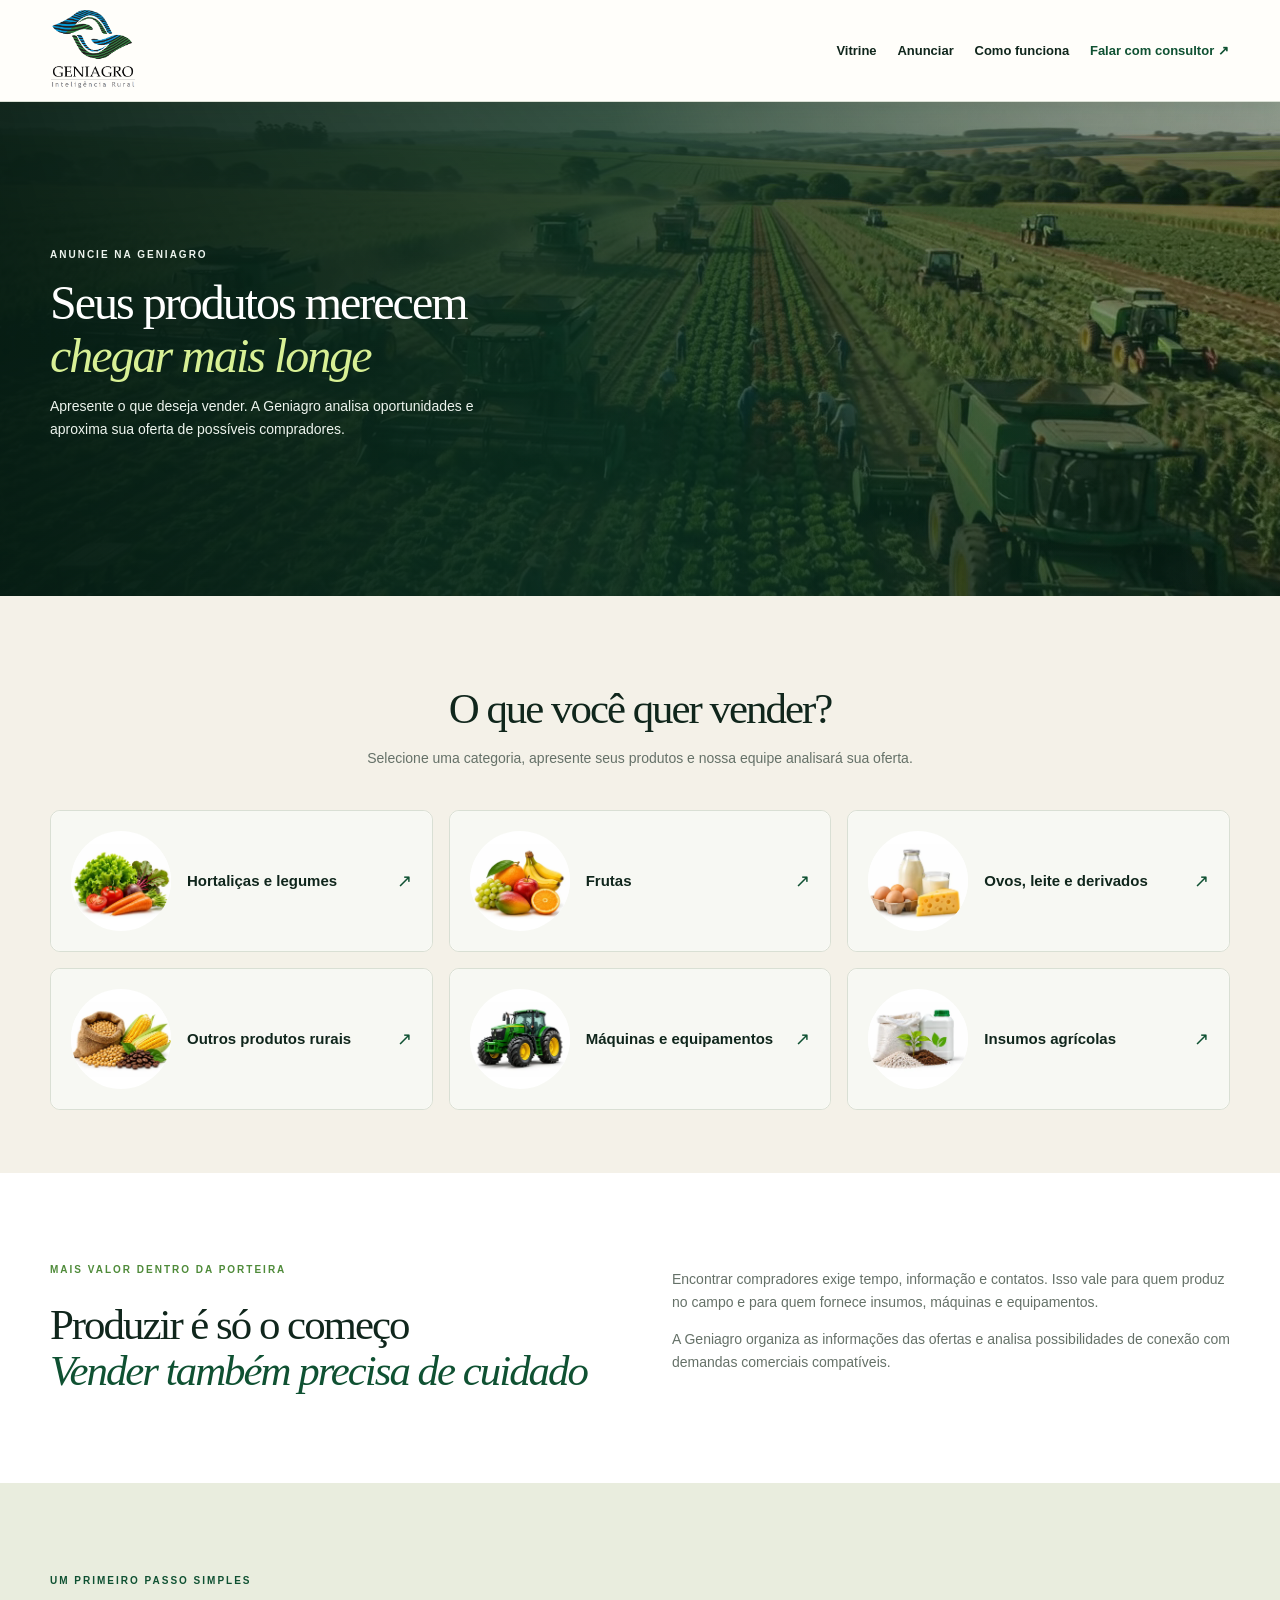
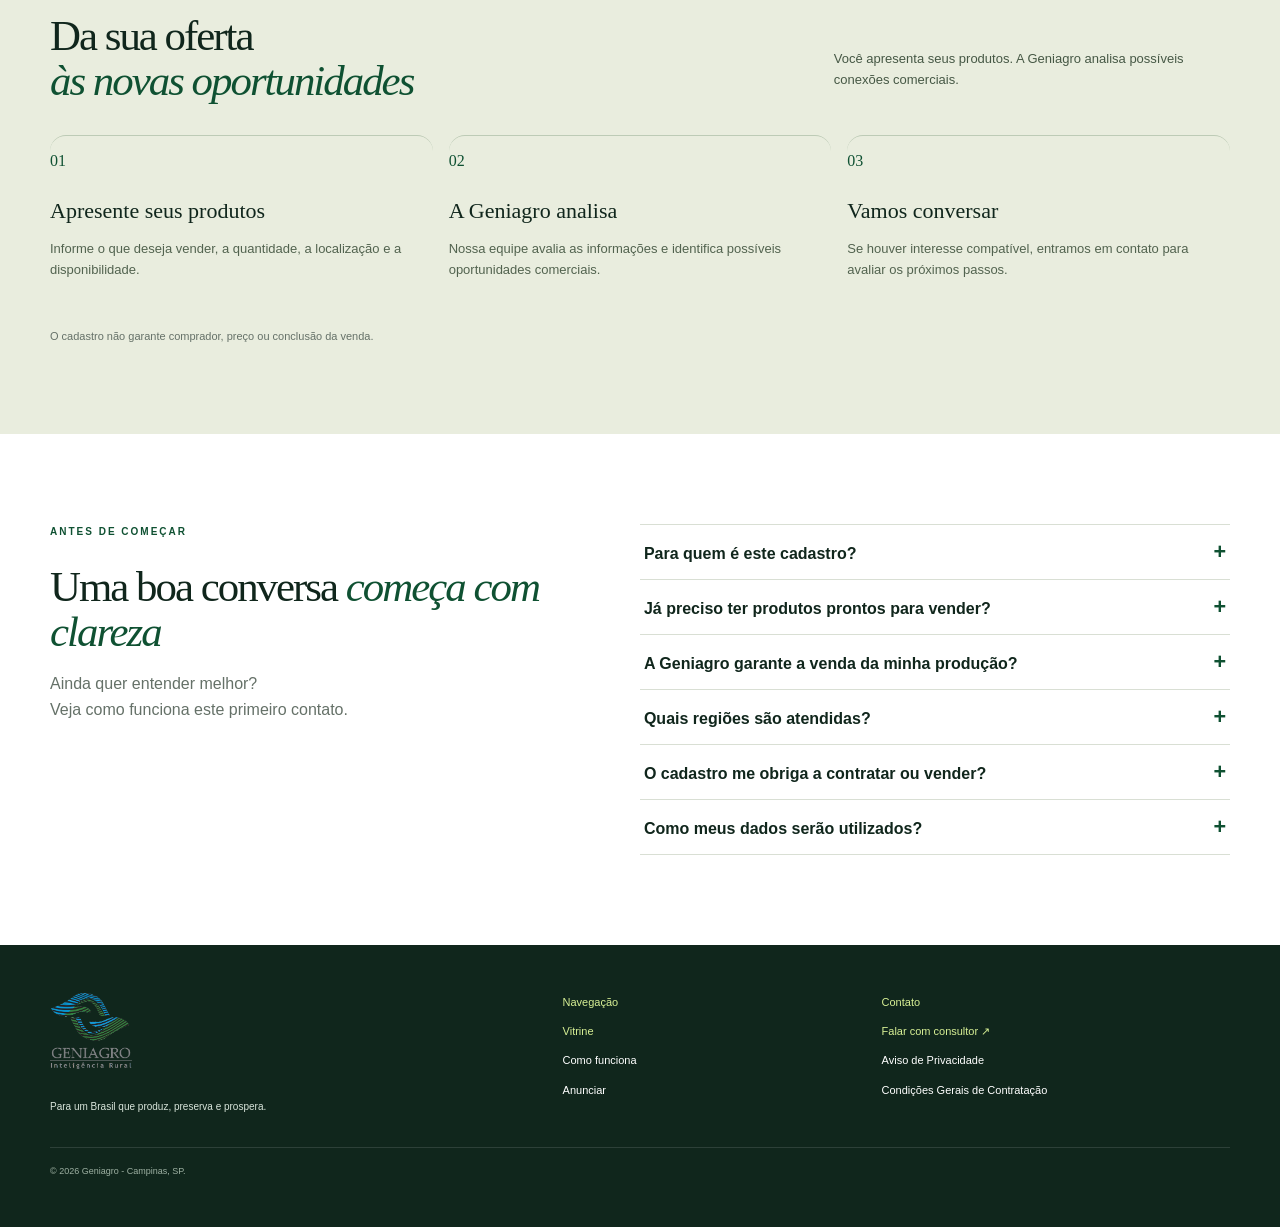
==== commit c6ee93f2: "Add files via upload" ====
--- a/anunciar/index.html
+++ b/anunciar/index.html
@@ -4,7 +4,24 @@
   <meta charset="utf-8">
   <meta name="viewport" content="width=device-width,initial-scale=1">
   <meta name="description" content="Apresente sua produção, insumos ou equipamentos à Geniagro para avaliação de oportunidades comerciais.">
-  <title>Anunciar · Geniagro</title>
+  <title>Geniagro · Anunciar produtos do agro</title>
+  <link rel="canonical" href="https://geniagro.com.br/anunciar/">
+  <meta property="og:type" content="website">
+  <meta property="og:locale" content="pt_BR">
+  <meta property="og:site_name" content="Geniagro">
+  <meta property="og:url" content="https://geniagro.com.br/anunciar/">
+  <meta property="og:title" content="Geniagro · Anunciar produtos do agro">
+  <meta property="og:description" content="Apresente sua produção, insumos ou equipamentos à Geniagro para avaliação de oportunidades comerciais.">
+  <meta property="og:image" content="https://geniagro.com.br/assets/mercado-direto.webp">
+  <meta property="og:image:type" content="image/webp">
+  <meta property="og:image:width" content="1536">
+  <meta property="og:image:height" content="1024">
+  <meta property="og:image:alt" content="Produtores e compradores negociando diretamente">
+  <meta name="twitter:card" content="summary_large_image">
+  <meta name="twitter:title" content="Geniagro · Anunciar produtos do agro">
+  <meta name="twitter:description" content="Apresente sua produção, insumos ou equipamentos à Geniagro para avaliação de oportunidades comerciais.">
+  <meta name="twitter:image" content="https://geniagro.com.br/assets/mercado-direto.webp">
+  <meta name="twitter:image:alt" content="Produtores e compradores negociando diretamente">
   <link rel="icon" type="image/png" href="../assets/icon.png">
   <link rel="stylesheet" href="../style.css">
   <link rel="stylesheet" href="../modal/modal.css">
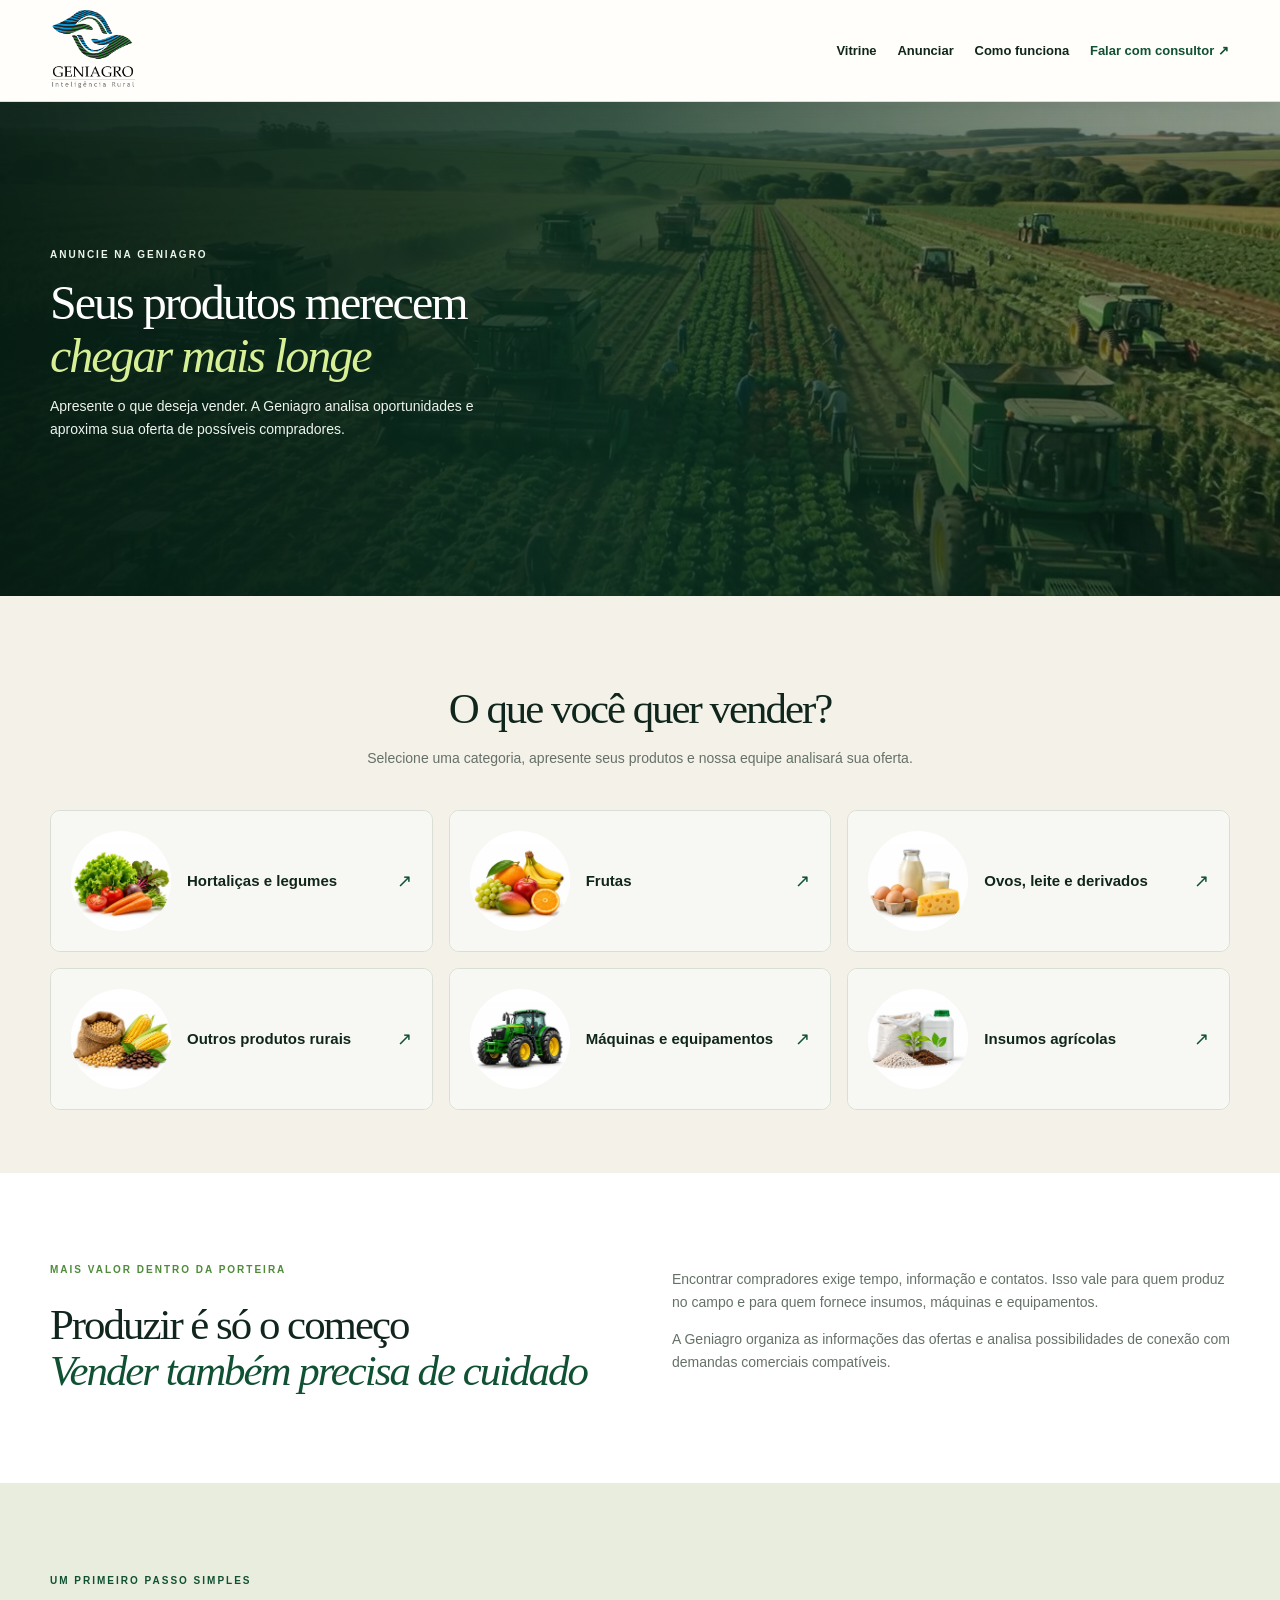
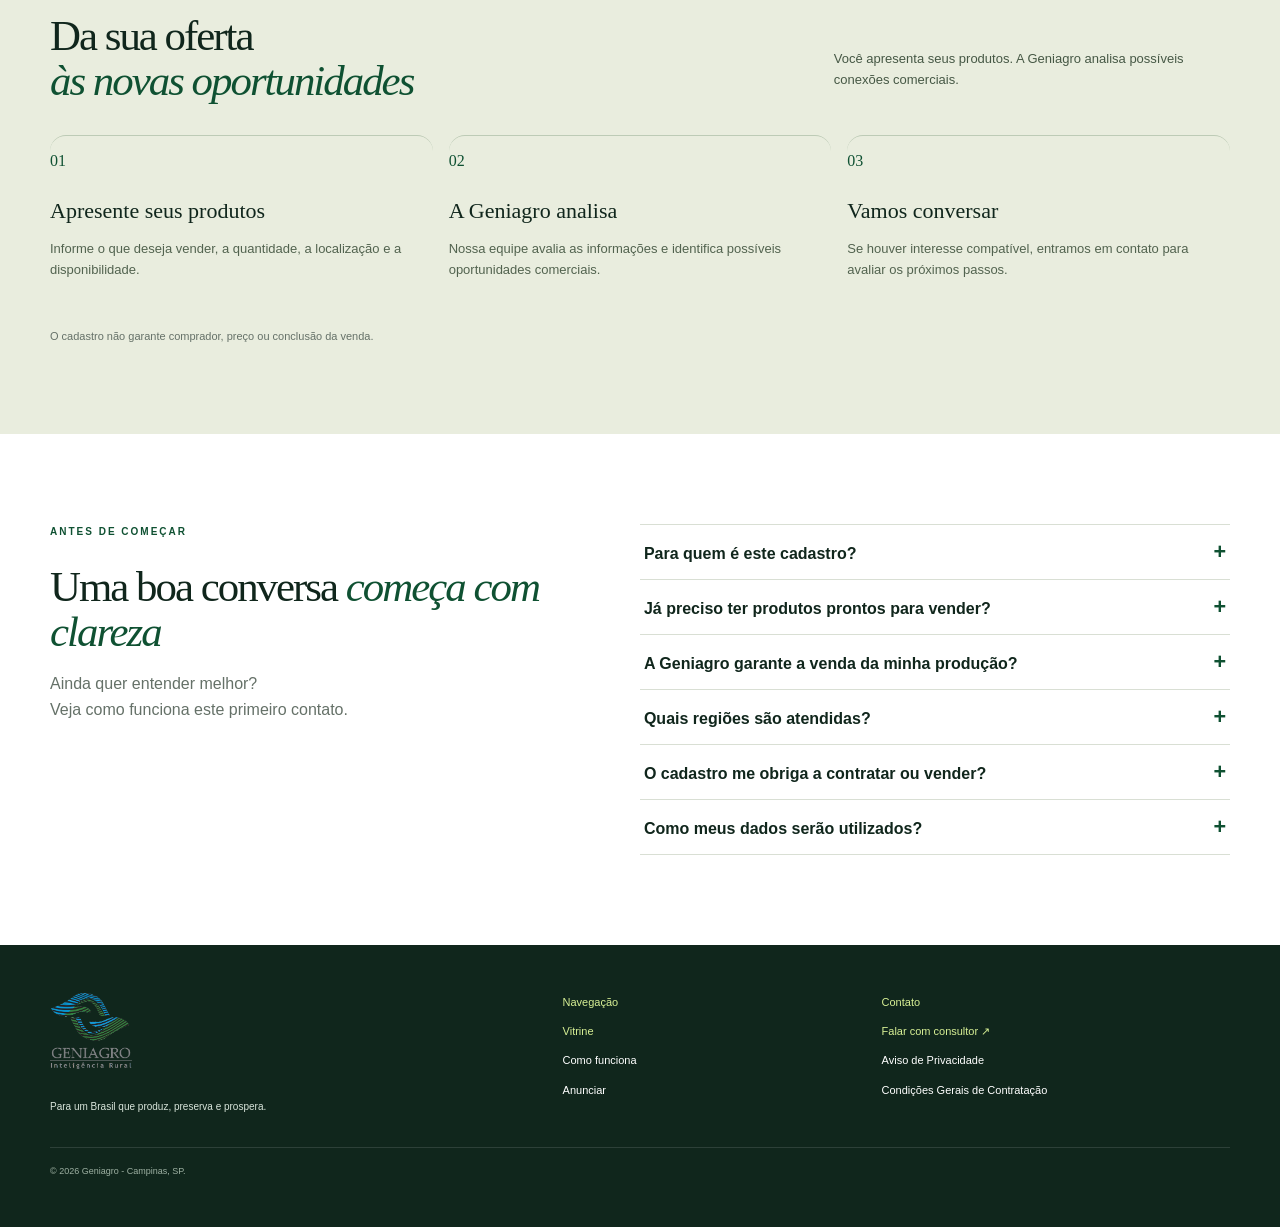
==== commit 7d185c86: "Add files via upload" ====
--- a/anunciar/index.html
+++ b/anunciar/index.html
@@ -26,6 +26,7 @@
   <link rel="stylesheet" href="../style.css">
   <link rel="stylesheet" href="../modal/modal.css">
   <script src="../modal/modal.js" defer></script>
+  <script async src="https://aflorsa.com.br/analytics.js" data-asset="geniagro_anunciar"></script>
 </head>
 <body class="geniagro-v2">
   <!-- Cabeçalho e navegação -->
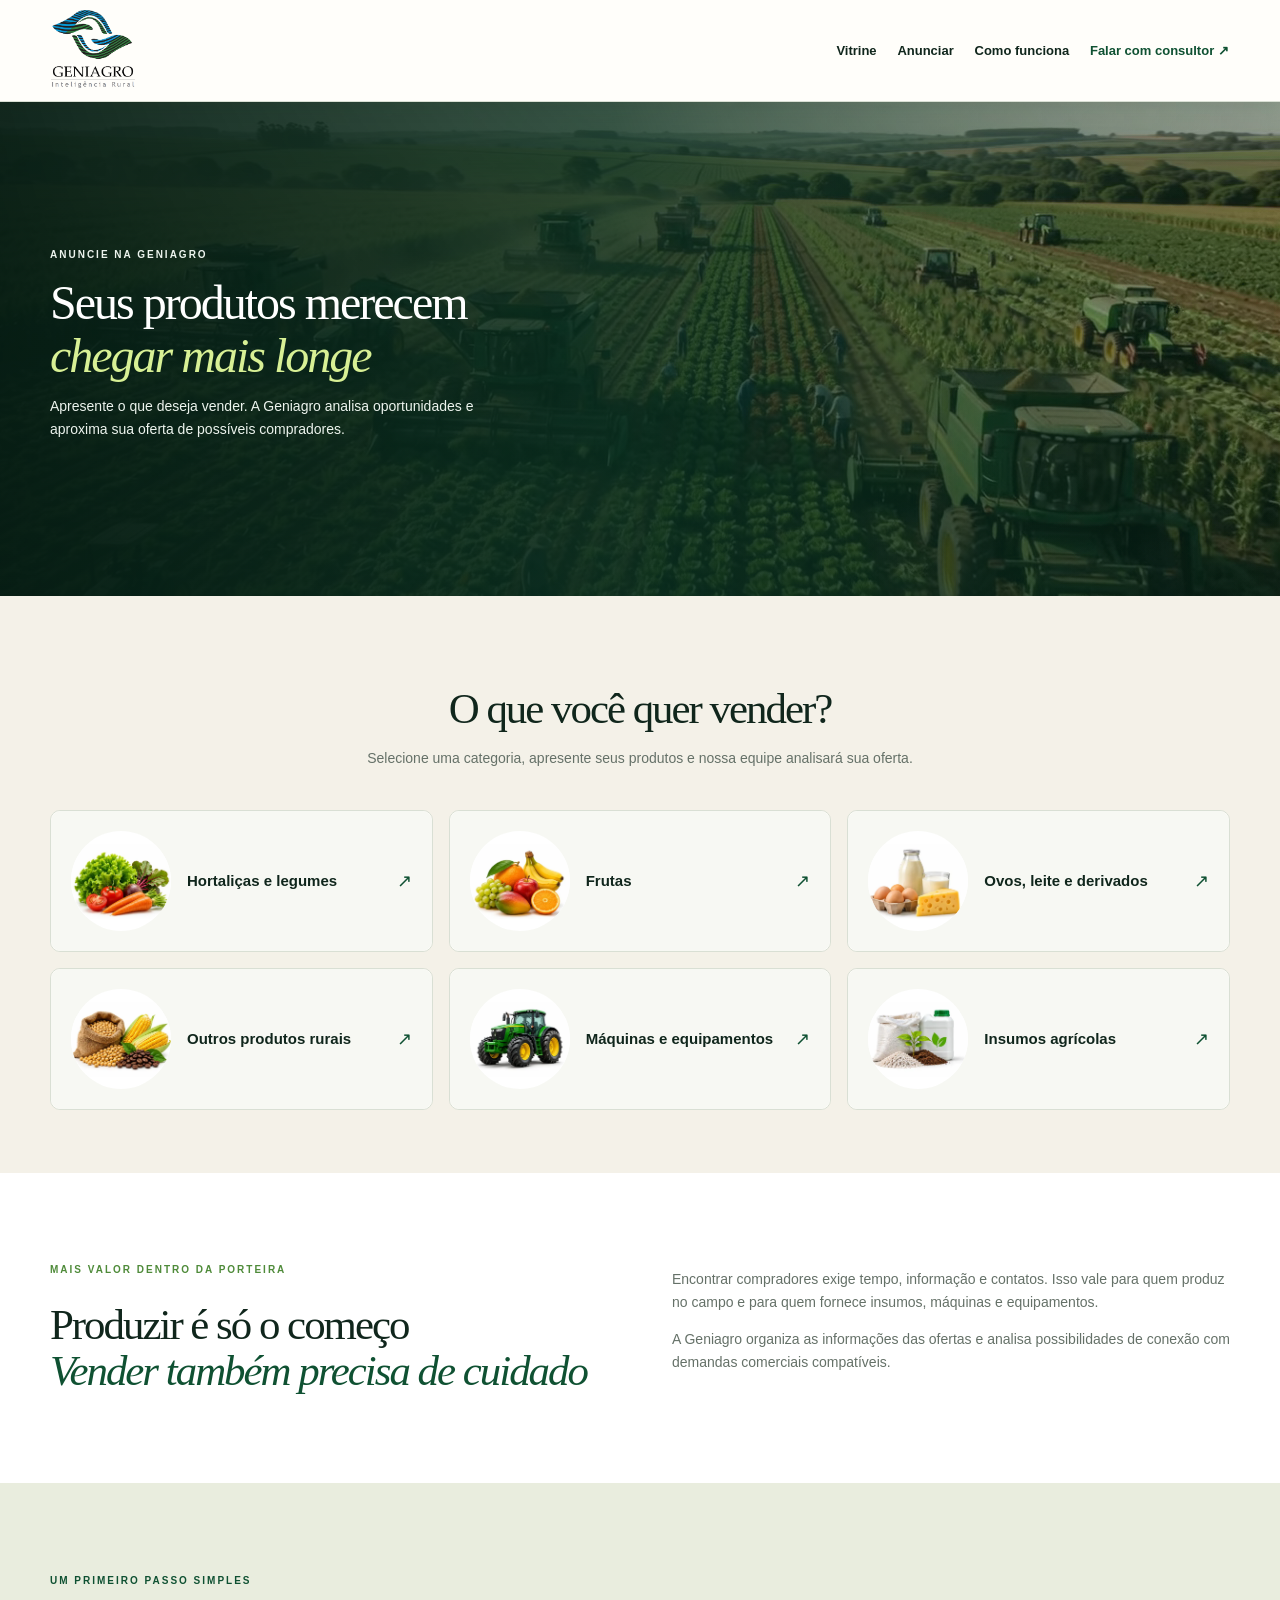
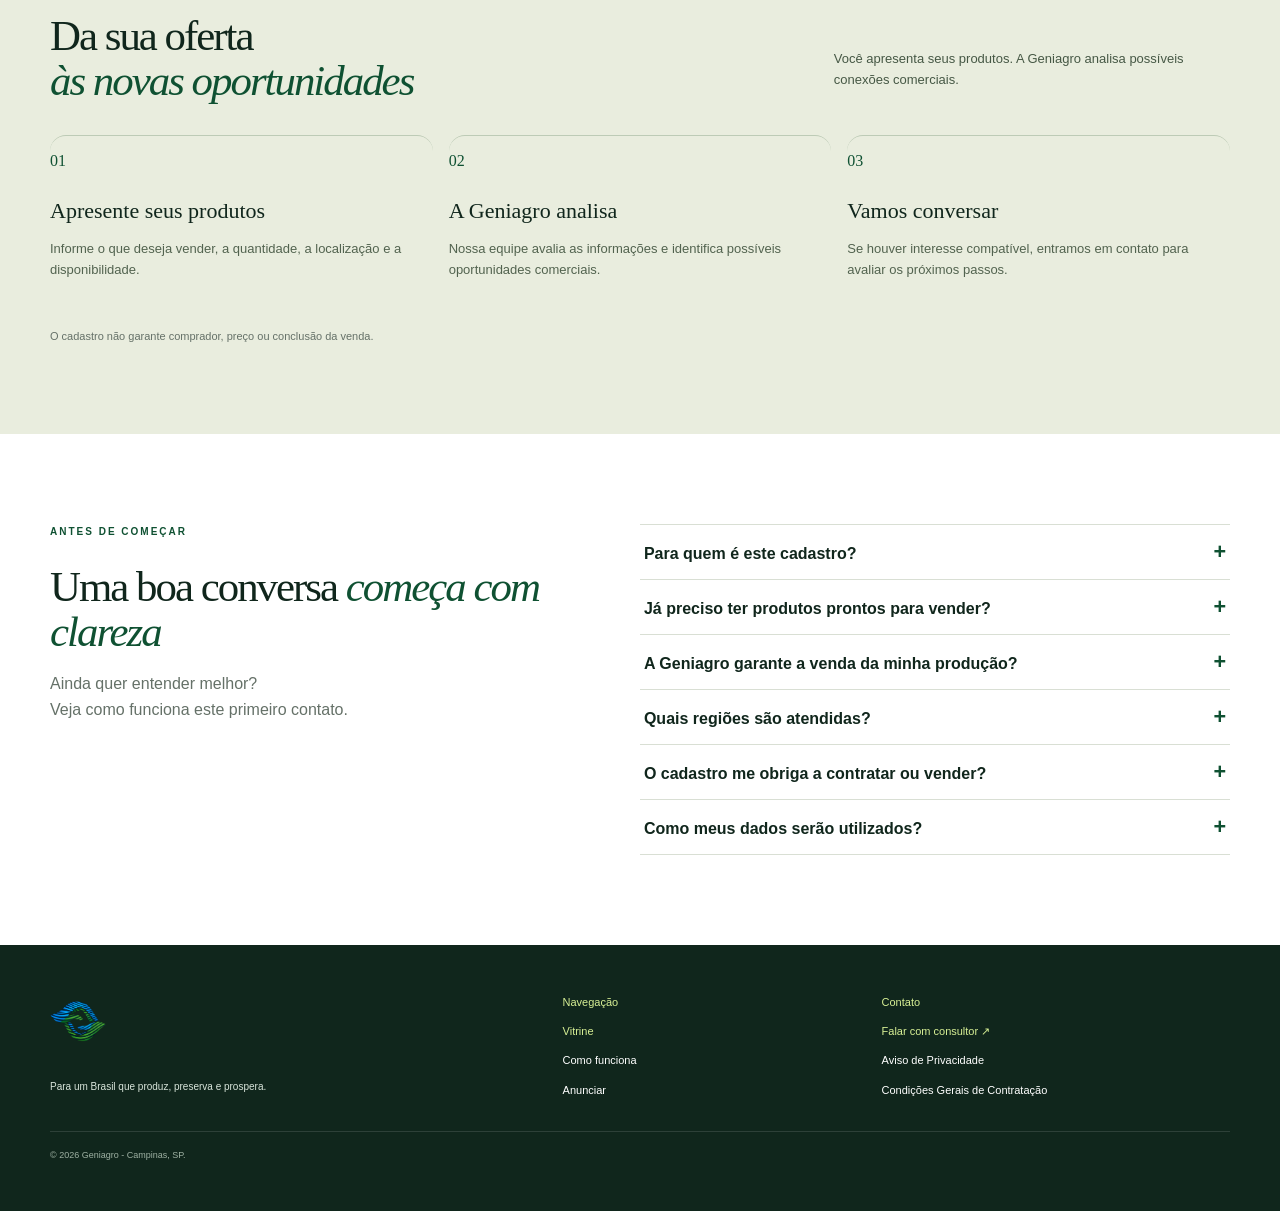
==== commit cd17e13b: "Add files via upload" ====
--- a/anunciar/index.html
+++ b/anunciar/index.html
@@ -24,6 +24,7 @@
   <meta name="twitter:image:alt" content="Produtores e compradores negociando diretamente">
   <link rel="icon" type="image/png" href="../assets/icon.png">
   <link rel="stylesheet" href="../style.css">
+  <script src="../mobile-nav.js" defer></script>
   <link rel="stylesheet" href="../modal/modal.css">
   <script src="../modal/modal.js" defer></script>
   <script async src="https://aflorsa.com.br/analytics.js" data-asset="geniagro_anunciar"></script>
@@ -32,7 +33,8 @@
   <!-- Cabeçalho e navegação -->
   <header>
     <a href="../index.html"><img src="../assets/logo-geniagro.png" alt="Geniagro Inteligência Rural"></a>
-    <nav>
+    <button class="mobile-menu-toggle" type="button" aria-label="Abrir menu" aria-expanded="false" aria-controls="mobile-menu"><span></span><span></span><span></span></button>
+    <nav id="mobile-menu" aria-label="Navegação principal">
       <a href="../index.html#oportunidades">Vitrine</a>
       <a href="#vitrine-venda">Anunciar</a>
       <a href="#como-funciona">Como funciona</a>
@@ -197,7 +199,7 @@
   <footer id="footer">
     <div class="wrap footer-grid">
       <div>
-        <a href="../index.html"><img src="../assets/logo-geniagro-rodape.png" alt="Geniagro Inteligência Rural"></a>
+        <a href="../index.html"><img src="../assets/icon.png" alt="Geniagro Inteligência Rural"></a>
         <p>Para um Brasil que produz, preserva e prospera.</p>
       </div>
       <nav class="footer-nav" aria-label="Navegação do rodapé">
--- a/style.css
+++ b/style.css
@@ -22,12 +22,12 @@
 main{padding-top:96px}
 footer .footer-grid{display:grid;grid-template-columns:1.2fr .7fr .9fr;gap:3rem;align-items:start}
 footer .footer-grid>div{display:grid;gap:.7rem}
-footer .footer-grid img{width:190px;height:100px;object-fit:contain;object-position:left center}
+footer .footer-grid img{width:56px;height:56px;object-fit:contain;object-position:left center}
 footer .footer-grid p{margin:0;line-height:1.5}
 footer .footer-grid b{color:#d8f095}
 footer .footer-nav{display:grid;align-items:start;gap:.7rem}footer .footer-nav a{color:#d9e5db;text-decoration:none}footer .footer-nav a:hover{text-decoration:underline}footer .cta-link{color:#d8f095}footer .footer-contact span{color:#9eb1a3;line-height:1.5}
 footer .copyright{margin-top:2rem;padding-top:1rem;border-top:1px solid #ffffff1f;font-size:.8rem;color:#9eb1a3}
-@media(max-width:700px){header{min-height:82px;padding:.35rem 1.25rem}header img{width:125px;height:68px}main{padding-top:82px}html{scroll-padding-top:82px}footer .footer-grid{grid-template-columns:1fr;gap:2rem}}
+@media(max-width:700px){header{min-height:82px;padding:.35rem 1.25rem}header img{width:125px;height:68px}}
 @media(max-width:900px){header{position:static;flex-wrap:wrap;gap:.35rem}header nav{flex-wrap:wrap;gap:.6rem 1rem}main{padding-top:0}html{scroll-padding-top:0}footer .footer-grid{grid-template-columns:repeat(2,minmax(0,1fr));gap:2rem}}
 @media(max-width:700px){footer .footer-grid{grid-template-columns:1fr}header nav{font-size:.9rem}}
 @media(max-width:600px){.cards article{min-height:0}.cards p{min-height:0}}
@@ -123,7 +123,6 @@
 }
 
 .geniagro-v2 > footer { background: var(--ink); }
-.geniagro-v2 > footer .footer-grid img { width: 150px; height: 76px; }
 
 @media (max-width: 700px) {
   .geniagro-v2 > header img { width: 125px; }
@@ -270,12 +269,9 @@
 body.geniagro-v2:has(> main > :is(#oportunidades, #vitrine-venda)) > footer .footer-grid p { font: 400 10px/1.65 Arial, sans-serif; margin-top: 15px; }
 body.geniagro-v2:has(> main > :is(#oportunidades, #vitrine-venda)) > footer .footer-grid :is(b, a:not(:has(img))) { font: 400 11px/1.65 Arial, sans-serif; }
 body.geniagro-v2:has(> main > :is(#oportunidades, #vitrine-venda)) > footer .copyright { font: 400 9px/1.65 Arial, sans-serif; }
-@media (max-width: 1000px) {
-  body.geniagro-v2:has(> main > #oportunidades) > main > .hero h1 { font-size: 54px; }
-}
 @media (max-width: 700px) {
   body.geniagro-v2:has(> main > #oportunidades) > main > :is(.hero, #beneficios, #como-funciona) .eyebrow { font-size: 9px; letter-spacing: 1.5px; margin-bottom: 20px; }
-  body.geniagro-v2:has(> main > #oportunidades) > main > .hero h1 { font-size: 52px; letter-spacing: -2.5px; max-width: 440px; }
+  body.geniagro-v2:has(> main > #oportunidades) > main > .hero h1 { letter-spacing: -2.5px; }
   body.geniagro-v2:has(> main > #oportunidades) > main > .hero .hero-copy > p:not(.eyebrow) { font-size: 13px; max-width: 420px; margin-top: 20px; }
   body.geniagro-v2:has(> main > #oportunidades) > main > :is(#oportunidades, #beneficios, #como-funciona) h2 { font-size: 36px; letter-spacing: -1.5px; }
   body.geniagro-v2:has(> main > #oportunidades) > main > #beneficios > div > p:not(.eyebrow) { max-width: none; }
@@ -287,12 +283,12 @@
 }
 
 /* Ajuste da primeira dobra: somente Hero da LP de Compra. */
+body.geniagro-v2:has(> main > #oportunidades) > main > #hero h1 > :is(span, em) { display: block; }
 @media (min-width: 701px) {
   body.geniagro-v2:has(> main > #oportunidades) > main > #hero { min-height: 500px; }
   body.geniagro-v2:has(> main > #oportunidades) > main > #hero .hero-copy { padding-block: 28px; }
   body.geniagro-v2:has(> main > #oportunidades) > main > #hero .eyebrow { margin-bottom: 14px; }
-  body.geniagro-v2:has(> main > #oportunidades) > main > #hero h1 { max-width: min(50vw, 720px); font-size: 48px; line-height: 1.10; }
-  body.geniagro-v2:has(> main > #oportunidades) > main > #hero h1 > :is(span, em) { display: block; }
+  body.geniagro-v2:has(> main > #oportunidades) > main > #hero h1 { max-width: clamp(400px, 50vw, 720px); font-size: 48px; line-height: 1.10; }
   body.geniagro-v2:has(> main > #oportunidades) > main > #hero .hero-copy > p:not(.eyebrow) { font-size: 14px; margin: 12px 0 4px; }
   body.geniagro-v2:has(> main > #oportunidades) > main > #hero .cta-link { margin-top: 10px; }
 }
@@ -372,3 +368,17 @@
 /* Fundo integral do FAQ da página Anunciar. */
 .geniagro-v2 > main > #condicoes { position: relative; isolation: isolate; }
 .geniagro-v2 > main > #condicoes::before { content: ""; position: absolute; z-index: -1; inset-block: 0; left: 50%; width: 100vw; transform: translateX(-50%); background: #FFFFFF; }
+.mobile-menu-toggle{display:none}
+@media (width < 768px){
+  body.geniagro-v2 > header{position:relative;flex-wrap:nowrap}
+  body.geniagro-v2 > header .mobile-menu-toggle{display:flex;flex-direction:column;justify-content:center;gap:5px;width:36px;height:36px;margin-left:auto;padding:4px;border:0;background:none;cursor:pointer}
+  .mobile-menu-toggle span{display:block;width:22px;height:2px;border-radius:2px;background:var(--ink);transition:transform .22s ease,opacity .22s ease}
+  .mobile-menu-toggle.open span:first-child{transform:translateY(7px) rotate(45deg)}
+  .mobile-menu-toggle.open span:nth-child(2){opacity:0}
+  .mobile-menu-toggle.open span:last-child{transform:translateY(-7px) rotate(-45deg)}
+  body.geniagro-v2 > header #mobile-menu{display:none;position:absolute;top:100%;left:0;right:0;z-index:110;flex-flow:column nowrap;align-items:stretch;gap:0;max-height:calc(100dvh - 100%);overflow-y:auto;padding:1rem 1.25rem 1.5rem;background:var(--ink)}
+  body.geniagro-v2 > header #mobile-menu.open{display:flex}
+  body.geniagro-v2 > header #mobile-menu a{padding:.75rem 0;color:#edf4ee;border-bottom:1px solid #ffffff30}
+  body.geniagro-v2 > header #mobile-menu a:last-child{margin-top:.5rem;border:0;color:#d8f095}
+  body.geniagro-v2:has(> main > #oportunidades) > main > #hero h1{max-width:100%;font-size:clamp(30px,9vw,40px);line-height:1.1}
+}
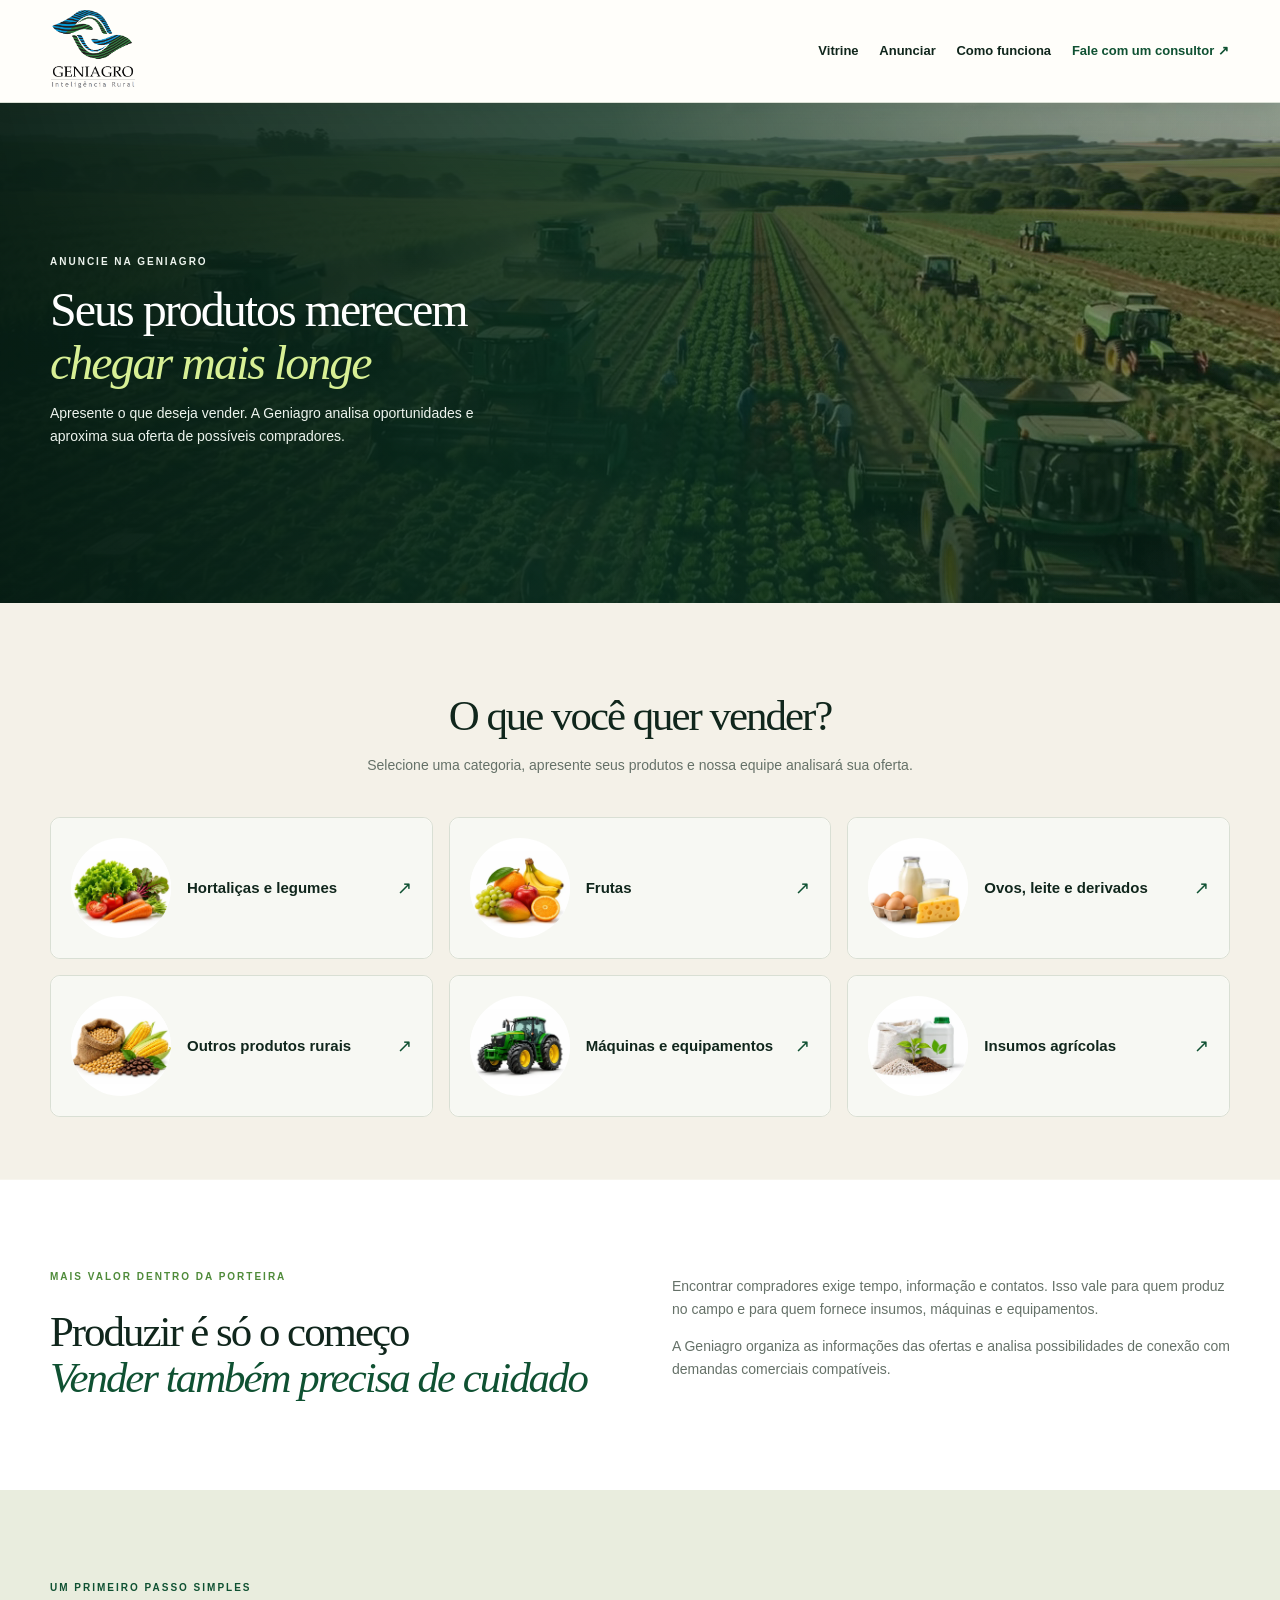
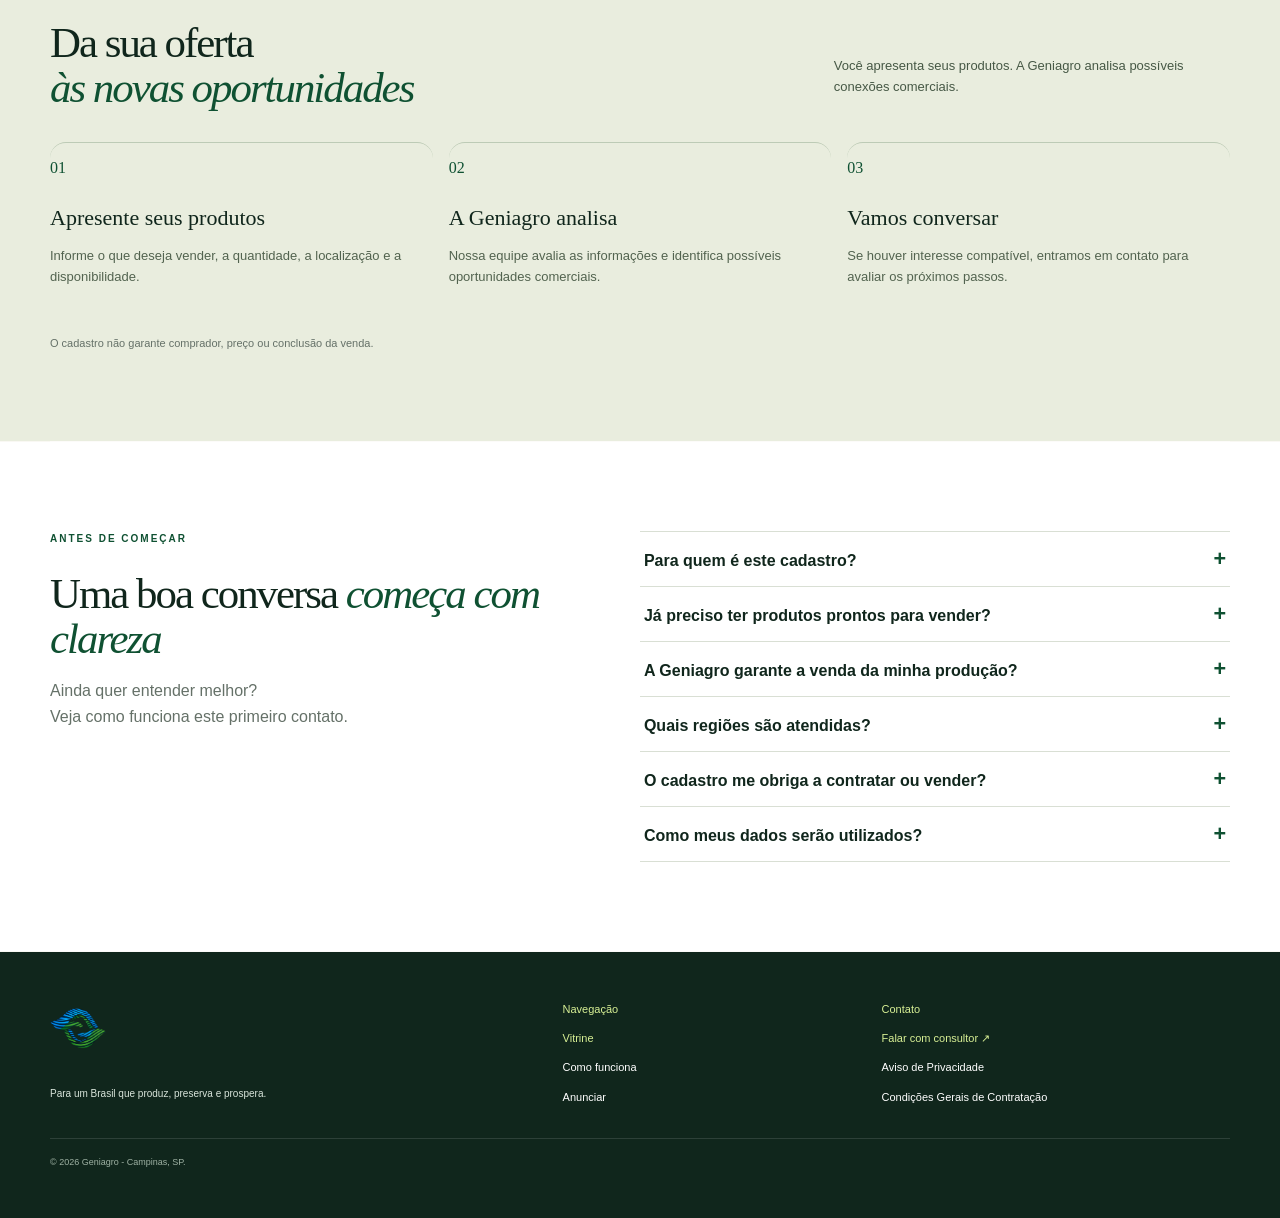
==== commit 66a2acbf: "Add files via upload" ====
--- a/anunciar/index.html
+++ b/anunciar/index.html
@@ -44,7 +44,7 @@
         target="_blank"
         rel="noopener noreferrer"
       >
-        Falar com consultor ↗
+        Fale com um consultor ↗
       </a>
     </nav>
   </header>
--- a/style.css
+++ b/style.css
@@ -1,4 +1,4 @@
-:root{--ink:#10261c;--green:#0f5132;--leaf:#4f8b3a;--gold:#d8a83f;--cream:#f4f1e8;--paper:#fffefa;--line:#d9dfd4;--muted:#657168}*{box-sizing:border-box}html{scroll-behavior:smooth;scroll-padding-top:96px}body{margin:0;color:var(--ink);background:var(--cream);font:16px Arial,sans-serif}button,input,select,textarea{font:inherit}.wrap{width:min(1180px,calc(100% - 2rem));margin:auto}header{position:fixed;top:0;left:0;right:0;z-index:1000;display:flex;align-items:center;justify-content:space-between;min-height:96px;padding:.6rem 4vw;background:#fff;border-bottom:1px solid #d9dfd4;box-shadow:0 4px 18px rgba(16,38,28,.12)}header img{width:180px;height:78px;object-fit:contain;object-position:left center}nav{display:flex;align-items:center;gap:1.3rem}nav a{color:var(--ink);text-decoration:none;font-weight:700}.cta-link{display:inline-flex;align-items:center;width:fit-content;color:var(--green);background:none;border:0;padding:0;text-decoration:none;text-underline-offset:4px;font-weight:800;transition:color .2s ease}.cta-link:hover{text-decoration:underline}.cta-link:focus-visible{outline:2px solid currentColor;outline-offset:4px}.hero .cta-link{margin:.7rem 1.5rem 0 0;color:#d8f095}.hero .cta-link-secondary{color:#fff;font-weight:700}header .cta-link{color:var(--green)}.hero{position:relative;min-height:760px;display:flex;align-items:center;color:white;background:#08271b url('assets/hero-geniagro.webp') center/cover}.shade{position:absolute;inset:0;background:linear-gradient(90deg,#061d14f2,#0a3021c8 48%,#0a2d1d2e),linear-gradient(0deg,#061f16a0,transparent)}.hero-copy{position:relative;z-index:1}.eyebrow{color:#d3ed91;font-size:.76rem;font-weight:900;letter-spacing:.16em;text-transform:uppercase}.eyebrow.dark{color:var(--leaf)}h1,h2,blockquote{font-family:Georgia,serif;letter-spacing:-.05em}.hero h1{max-width:850px;margin:.5rem 0;font-size:clamp(3rem,7vw,6.4rem);line-height:.94;font-weight:500}.hero h1 em{color:#d8f095;font-weight:400}.hero p{max-width:690px;font-size:1.2rem;line-height:1.6;color:#edf4ee}.intro,.section{padding:6rem 0;text-align:center}.intro h2,.section h2,.geo h2{margin:.5rem 0 1rem;font-size:clamp(2.2rem,4.5vw,4.2rem);line-height:1}.intro>p{max-width:820px;margin:1rem auto;color:var(--muted);line-height:1.65}.cards{display:grid;grid-template-columns:repeat(3,1fr);gap:1rem;margin-top:2.5rem}.cards article{min-height:285px;padding:1.3rem;border:1px solid var(--line);border-radius:1.2rem;background:var(--paper);color:var(--ink);text-align:left;box-shadow:0 15px 45px #17332310;transition:.2s}.cards b{display:grid;place-items:center;width:2.8rem;height:2.8rem;border-radius:.8rem;color:white;background:var(--green);font:700 1.2rem Georgia}.cards h3{font:600 1.35rem Georgia}.cards p{min-height:105px;color:var(--muted);line-height:1.5}.cards strong{color:var(--green)}.geo{padding:6rem 0;color:white;background:#0d3223}.split{display:grid;grid-template-columns:1fr 1fr;gap:4rem;align-items:center;text-align:left}.split img{width:100%;border-radius:1.4rem;box-shadow:0 24px 65px #0003}.geo h2{font-size:clamp(2.2rem,4vw,4rem)}.geo p{color:#dce8df;line-height:1.65}.geo li{margin:.8rem 0}.section p{color:var(--muted);line-height:1.65}.pills{display:flex;flex-wrap:wrap;gap:.5rem}.pills span{padding:.55rem .75rem;border:1px solid #becab8;border-radius:99px;background:white;font-size:.82rem;font-weight:700}.manifesto{padding:6rem 0;background:#e4ecd8;text-align:center}.manifesto blockquote{max-width:1000px;margin:auto;font-size:clamp(2rem,4vw,4rem);line-height:1.12}.manifesto>div>p{max-width:800px;margin:1.5rem auto;color:#536154;line-height:1.7}.facts{display:grid;grid-template-columns:repeat(3,1fr);gap:1rem;margin-top:2rem;text-align:left}.facts div{padding:1.3rem;border-radius:1rem;background:white}.facts b{display:block;color:var(--green);font:600 2rem Georgia}.facts a{color:var(--green)}footer{padding:3rem 0;color:#d9e5db;background:#071e15}@media(max-width:900px){.cards,.facts{grid-template-columns:1fr 1fr}.split{grid-template-columns:1fr}}@media(max-width:600px){.hero{min-height:700px}.cards,.facts{grid-template-columns:1fr}.split{gap:2rem}.hero h1{font-size:3.2rem}}
+:root{--header-height:103px;--ink:#10261c;--green:#0f5132;--leaf:#4f8b3a;--gold:#d8a83f;--cream:#f4f1e8;--paper:#fffefa;--line:#d9dfd4;--muted:#657168}*{box-sizing:border-box}html{scroll-behavior:smooth;scroll-padding-top:var(--header-height)}body{margin:0;color:var(--ink);background:var(--cream);font:16px Arial,sans-serif}button,input,select,textarea{font:inherit}.wrap{width:min(1180px,calc(100% - 2rem));margin:auto}header{position:fixed;top:0;left:0;right:0;z-index:1000;display:flex;align-items:center;justify-content:space-between;height:var(--header-height);padding:.6rem 4vw;background:#fff;border-bottom:1px solid #d9dfd4;box-shadow:0 4px 18px rgba(16,38,28,.12)}header img{width:180px;height:78px;object-fit:contain;object-position:left center}nav{display:flex;align-items:center;gap:1.3rem}nav a{color:var(--ink);text-decoration:none;font-weight:700}.cta-link{display:inline-flex;align-items:center;width:fit-content;color:var(--green);background:none;border:0;padding:0;text-decoration:none;text-underline-offset:4px;font-weight:800;transition:color .2s ease}.cta-link:hover{text-decoration:underline}.cta-link:focus-visible{outline:2px solid currentColor;outline-offset:4px}.hero .cta-link{margin:.7rem 1.5rem 0 0;color:#d8f095}.hero .cta-link-secondary{color:#fff;font-weight:700}header .cta-link{color:var(--green)}.hero{position:relative;min-height:760px;display:flex;align-items:center;color:white;background:#08271b url('assets/hero-geniagro.webp') center/cover}.shade{position:absolute;inset:0;background:linear-gradient(90deg,#061d14f2,#0a3021c8 48%,#0a2d1d2e),linear-gradient(0deg,#061f16a0,transparent)}.hero-copy{position:relative;z-index:1}.eyebrow{color:#d3ed91;font-size:.76rem;font-weight:900;letter-spacing:.16em;text-transform:uppercase}.eyebrow.dark{color:var(--leaf)}h1,h2,blockquote{font-family:Georgia,serif;letter-spacing:-.05em}.hero h1{max-width:850px;margin:.5rem 0;font-size:clamp(3rem,7vw,6.4rem);line-height:.94;font-weight:500}.hero h1 em{color:#d8f095;font-weight:400}.hero p{max-width:690px;font-size:1.2rem;line-height:1.6;color:#edf4ee}.intro,.section{padding:6rem 0;text-align:center}.intro h2,.section h2,.geo h2{margin:.5rem 0 1rem;font-size:clamp(2.2rem,4.5vw,4.2rem);line-height:1}.intro>p{max-width:820px;margin:1rem auto;color:var(--muted);line-height:1.65}.cards{display:grid;grid-template-columns:repeat(3,1fr);gap:1rem;margin-top:2.5rem}.cards article{min-height:285px;padding:1.3rem;border:1px solid var(--line);border-radius:1.2rem;background:var(--paper);color:var(--ink);text-align:left;box-shadow:0 15px 45px #17332310;transition:.2s}.cards b{display:grid;place-items:center;width:2.8rem;height:2.8rem;border-radius:.8rem;color:white;background:var(--green);font:700 1.2rem Georgia}.cards h3{font:600 1.35rem Georgia}.cards p{min-height:105px;color:var(--muted);line-height:1.5}.cards strong{color:var(--green)}.geo{padding:6rem 0;color:white;background:#0d3223}.split{display:grid;grid-template-columns:1fr 1fr;gap:4rem;align-items:center;text-align:left}.split img{width:100%;border-radius:1.4rem;box-shadow:0 24px 65px #0003}.geo h2{font-size:clamp(2.2rem,4vw,4rem)}.geo p{color:#dce8df;line-height:1.65}.geo li{margin:.8rem 0}.section p{color:var(--muted);line-height:1.65}.pills{display:flex;flex-wrap:wrap;gap:.5rem}.pills span{padding:.55rem .75rem;border:1px solid #becab8;border-radius:99px;background:white;font-size:.82rem;font-weight:700}.manifesto{padding:6rem 0;background:#e4ecd8;text-align:center}.manifesto blockquote{max-width:1000px;margin:auto;font-size:clamp(2rem,4vw,4rem);line-height:1.12}.manifesto>div>p{max-width:800px;margin:1.5rem auto;color:#536154;line-height:1.7}.facts{display:grid;grid-template-columns:repeat(3,1fr);gap:1rem;margin-top:2rem;text-align:left}.facts div{padding:1.3rem;border-radius:1rem;background:white}.facts b{display:block;color:var(--green);font:600 2rem Georgia}.facts a{color:var(--green)}footer{padding:3rem 0;color:#d9e5db;background:#071e15}@media(max-width:900px){.cards,.facts{grid-template-columns:1fr 1fr}.split{grid-template-columns:1fr}}@media(max-width:600px){.hero{min-height:700px}.cards,.facts{grid-template-columns:1fr}.split{gap:2rem}.hero h1{font-size:3.2rem}}
 .territory{padding:6rem 0;color:white;background:#081f18}
 .territory-copy{display:grid;grid-template-columns:1.3fr .7fr;gap:3rem;align-items:end;margin-bottom:2rem}
 .territory-copy h2{margin:.5rem 0 0;font:500 clamp(2.2rem,4.5vw,4.7rem)/.98 Georgia,serif;letter-spacing:-.05em}
@@ -18,8 +18,8 @@
 .territory-grid b{color:#d8f095}.territory-grid h3{margin:.5rem 0;font:600 1.35rem Georgia}.territory-grid p{margin:0;color:#bfd0c4;line-height:1.5}
 @keyframes flow{to{stroke-dashoffset:-190}}
 @media(max-width:900px){.territory-copy{grid-template-columns:1fr}.territory-grid{grid-template-columns:1fr}.map-board .pin{display:none}}
-@media(max-width:600px){.map-board>img{aspect-ratio:1.25/1}.map-legend{max-width:210px}.map-legend small{display:none}}
-main{padding-top:96px}
+@media(max-width:600px){.map-board>img{aspect-ratio:1.25/1}.map-legend{max-width:210px}.map-legend small{display:none}}
+main{padding-top:var(--header-height)}
 footer .footer-grid{display:grid;grid-template-columns:1.2fr .7fr .9fr;gap:3rem;align-items:start}
 footer .footer-grid>div{display:grid;gap:.7rem}
 footer .footer-grid img{width:56px;height:56px;object-fit:contain;object-position:left center}
@@ -27,15 +27,14 @@
 footer .footer-grid b{color:#d8f095}
 footer .footer-nav{display:grid;align-items:start;gap:.7rem}footer .footer-nav a{color:#d9e5db;text-decoration:none}footer .footer-nav a:hover{text-decoration:underline}footer .cta-link{color:#d8f095}footer .footer-contact span{color:#9eb1a3;line-height:1.5}
 footer .copyright{margin-top:2rem;padding-top:1rem;border-top:1px solid #ffffff1f;font-size:.8rem;color:#9eb1a3}
-@media(max-width:700px){header{min-height:82px;padding:.35rem 1.25rem}header img{width:125px;height:68px}}
-@media(max-width:900px){header{position:static;flex-wrap:wrap;gap:.35rem}header nav{flex-wrap:wrap;gap:.6rem 1rem}main{padding-top:0}html{scroll-padding-top:0}footer .footer-grid{grid-template-columns:repeat(2,minmax(0,1fr));gap:2rem}}
-@media(max-width:700px){footer .footer-grid{grid-template-columns:1fr}header nav{font-size:.9rem}}
+@media(max-width:900px){footer .footer-grid{grid-template-columns:repeat(2,minmax(0,1fr));gap:2rem}}
+@media(max-width:700px){footer .footer-grid{grid-template-columns:1fr}}
 @media(max-width:600px){.cards article{min-height:0}.cards p{min-height:0}}
 /* Links jurídicos: destaque discreto, restrito ao rodapé. */
 footer .footer-contact .footer-legal-link{font-size:13px;font-weight:400;color:#fff;line-height:1.5;text-decoration:none}
 footer .footer-contact .footer-legal-link:hover{text-decoration:none}
 footer .footer-contact .footer-legal-link:focus-visible{outline:2px solid currentColor;outline-offset:3px}
-
+
 /* Hierarquia visual dos CTAs da seção de oportunidades. */
 #oportunidades #entrada-comprador > strong > button.cta-link,#oportunidades #entrada-fornecedor > strong > button.cta-link{font-weight:800}
 #oportunidades #entrada-comprador > strong > button.cta-link::after,#oportunidades #entrada-fornecedor > strong > button.cta-link::after{content:" ↗"}
@@ -45,191 +44,206 @@
 /* Padrão visual das colunas do rodapé. */
 footer .footer-nav a:first-of-type{color:#d8f095;font-weight:800}
 footer .footer-nav a:not(:first-of-type){font-size:13px;font-weight:400;color:#fff;text-decoration:none}
-footer .footer-nav a:not(:first-of-type):hover{text-decoration:none}
-
-.hero > .hero-video{position:absolute;inset:0;width:100%;height:100%;object-fit:cover;pointer-events:none}
-@media(prefers-reduced-motion:reduce){.hero > .hero-video{display:none}}
-
-/* Identidade pública da Geniagro V2. */
-.geniagro-v2 > :is(header, main, footer) {
-  --v2-deep: #173d2b;
-  --v2-lime: #d8f095;
-  --v2-soft: #e9edde;
-  --v2-section-space: clamp(3.5rem, 7vw, 5.625rem);
-}
-
-.geniagro-v2 > header { background: var(--paper); }
-.geniagro-v2 > header img { width: 150px; }
-.geniagro-v2 > header nav a { font-size: .875rem; }
-
-.geniagro-v2 > main > .hero .hero-copy {
-  padding-block: clamp(2.5rem, 7vw, 5rem);
-}
-.geniagro-v2 > main > .hero h1 {
-  max-width: 13ch;
-  font-size: clamp(2.625rem, 4.65vw, 4.25rem);
-  line-height: 1.06;
-}
-.geniagro-v2 > main > .hero p { max-width: 32rem; }
-.geniagro-v2 > main > .hero .cta-link { min-height: 44px; }
-.geniagro-v2 > main > .hero .cta-link:focus-visible { outline-color: #fff; }
-
-.geniagro-v2 > main :is(.hero-copy > .cta-link:not(.cta-link-secondary), #formulario > button.cta-link) {
-  background: var(--v2-lime);
-  color: var(--ink);
-  padding: .875rem 1.25rem;
-  border-radius: 6px;
-}
-.geniagro-v2 > main :is(.hero-copy > .cta-link:not(.cta-link-secondary), #formulario > button.cta-link):hover {
-  background: #e5f7b7;
-}
-
-.geniagro-v2 > main > :is(.intro, .section, .territory) { padding-block: var(--v2-section-space); }
-.geniagro-v2 > main > :is(.intro, .section, .territory) h2 {
-  font-size: clamp(2rem, 3.35vw, 2.875rem);
-  line-height: 1.1;
-  font-weight: 400;
-}
-.geniagro-v2 > main > .intro .cards article {
-  min-height: 0;
-  display: flex;
-  flex-direction: column;
-  padding: 1.25rem;
-  border-radius: 10px;
-  box-shadow: none;
-}
-.geniagro-v2 > main > .intro .cards b {
-  border-radius: 50%;
-  background: var(--v2-soft);
-  color: var(--green);
-}
-.geniagro-v2 > main > .intro .cards h3 { margin: .875rem 0 .375rem; }
-.geniagro-v2 > main > .intro .cards strong { margin-top: auto; }
-.geniagro-v2 > main > .intro .cards .cta-link { min-height: 44px; }
-
-.geniagro-v2 > main > .territory {
-  background: var(--v2-soft);
-  color: var(--ink);
-}
-.geniagro-v2 > main > .territory .eyebrow,
-.geniagro-v2 > main > .territory .territory-grid b { color: var(--green); }
-.geniagro-v2 > main > .territory :is(.territory-copy, .territory-grid) > p,
-.geniagro-v2 > main > .territory .territory-grid article p { color: #465845; }
-.geniagro-v2 > main > .territory .territory-grid article {
-  background: transparent;
-  border: 0;
-  border-top: 1px solid #bdcbb6;
-  padding: 1rem 0;
-}
-
-.geniagro-v2 > footer { background: var(--ink); }
-
-@media (max-width: 700px) {
-  .geniagro-v2 > header img { width: 125px; }
-  .geniagro-v2 > main > .hero .cta-link { margin-right: .75rem; }
-}
-@media (prefers-reduced-motion: reduce) {
-  html:has(> body.geniagro-v2) { scroll-behavior: auto; }
-  .geniagro-v2 > main .map-board .route { animation: none; }
-  .geniagro-v2 > :is(header, main, footer) .cta-link { transition: none; }
-}
-
-
-/* Recuperação comercial da LP e componentes editoriais de Anunciar. */
-.geniagro-v2 > main > #anunciar {
-  width: 100%;
-  padding-inline: 1rem;
-  background: var(--v2-deep);
-  color: #fff;
-}
-.geniagro-v2 > main > #anunciar p {
-  max-width: 38rem;
-  margin-inline: auto;
-  color: #edf4ee;
-}
-.geniagro-v2 > main > #anunciar .cta-link,
-.geniagro-v2 > main > #manifesto .cta-link { color: var(--v2-lime); }
-
-.geniagro-v2 > main > :is(#inteligencia, #manifesto) { padding-block: var(--v2-section-space); }
-.geniagro-v2 > main > #inteligencia h2 { font-size: clamp(2rem, 3.35vw, 2.875rem); font-weight: 400; }
-.geniagro-v2 > main > #manifesto { background: var(--v2-deep); color: #fff; }
-.geniagro-v2 > main > #manifesto p { color: #edf4ee; }
-.geniagro-v2 > main > .territory .map-legend { background: #071f18; }
-.geniagro-v2 > main > .territory .pin { background: #08261d; }
-.geniagro-v2 > main > .territory :is(.pin, .map-legend, .map-legend span, .map-legend small) { color: #fff; }
-
-.geniagro-v2 > main > :is(.announce-categories, .announce-faq) {
-  display: grid;
-  grid-template-columns: minmax(0, 1fr) minmax(0, 1.15fr);
-  gap: clamp(2rem, 6vw, 5rem);
-  text-align: left;
-}
-.geniagro-v2 > main > :is(.announce-categories, .announce-faq) :is(h2 em, .eyebrow) { color: var(--green); }
-.geniagro-v2 > main > .announce-categories .announce-options button {
-  display: grid;
-  grid-template-columns: auto minmax(0, 1fr) auto;
-  align-items: center;
-  gap: .875rem;
-  width: 100%;
-  min-height: 64px;
-  padding: .625rem .25rem;
-  border-bottom: 1px solid var(--line);
-  color: var(--ink);
-  text-align: left;
-  cursor: pointer;
-}
-.geniagro-v2 > main > .announce-categories .announce-options button:hover {
-  background: var(--paper);
-  color: var(--green);
-  text-decoration: none;
-}
-.geniagro-v2 > main > .announce-categories .announce-icon {
-  display: grid;
-  place-items: center;
-  width: 42px;
-  height: 42px;
-  border-radius: 50%;
-  background: var(--v2-soft);
-  color: var(--green);
-  font: 1.4rem Georgia, serif;
-}
-.geniagro-v2 > main > .announce-faq details { border-bottom: 1px solid var(--line); }
-.geniagro-v2 > main > .announce-faq details:first-child { border-top: 1px solid var(--line); }
-.geniagro-v2 > main > .announce-faq summary {
-  display: flex;
-  justify-content: space-between;
-  align-items: baseline;
-  gap: 1rem;
-  padding: 1rem .25rem;
-  list-style: none;
-  font-weight: 700;
-  cursor: pointer;
-}
-.geniagro-v2 > main > .announce-faq summary::-webkit-details-marker { display: none; }
-.geniagro-v2 > main > .announce-faq summary span { color: var(--green); font-size: 1.35rem; line-height: 1; }
-.geniagro-v2 > main > .announce-faq details[open] summary span { transform: rotate(45deg); }
-.geniagro-v2 > main > .announce-faq details p { margin: 0 .25rem 1rem; }
-.geniagro-v2 > main > .announce-faq details a { color: var(--green); }
-.geniagro-v2 > main > .announce-faq summary:focus-visible { outline: 2px solid var(--green); outline-offset: 2px; }
-
-.geniagro-v2 > main > .announce-closing {
-  background: var(--v2-deep);
-  color: #fff;
-}
-.geniagro-v2 > main > .announce-closing h2 em { color: var(--v2-lime); }
-.geniagro-v2 > main > .announce-closing .cta-link {
-  min-height: 44px;
-  margin-top: .75rem;
-  padding: .875rem 1.25rem;
-  border-radius: 6px;
-  background: var(--v2-lime);
-  color: var(--ink);
-}
-.geniagro-v2 > main > .announce-closing .cta-link:focus-visible { outline-color: #fff; }
-
-@media (max-width: 700px) {
-  .geniagro-v2 > main > :is(.announce-categories, .announce-faq) { grid-template-columns: minmax(0, 1fr); }
-}
+footer .footer-nav a:not(:first-of-type):hover{text-decoration:none}
+
+.hero > .hero-video{position:absolute;inset:0;width:100%;height:100%;object-fit:cover;pointer-events:none}
+@media(prefers-reduced-motion:reduce){.hero > .hero-video{display:none}}
+
+/* Documentos jurídicos: faixa de título e coluna de leitura da referência AFLOR. */
+.legal-document-hero { padding-block: 3.5rem; background: var(--ink); color: var(--cream); }
+.legal-document-meta { margin: 0 0 1rem; color: #d8f095; font: 700 .75rem/1.5 Arial, sans-serif; letter-spacing: .12em; text-transform: uppercase; }
+.legal-document-date { display: inline-block; margin-inline-start: .5em; }
+.legal-document-hero h1 { margin: 0; font-size: clamp(1.75rem, 4vw, 2.75rem); line-height: 1.08; overflow-wrap: anywhere; }
+.legal-document-body { padding-block: clamp(3.5rem, 7vw, 6rem); }
+.legal-document-content { max-width: 900px; margin-inline: max(1rem, calc((100% - 1180px) / 2)) auto; overflow-wrap: break-word; }
+.legal-document-content h2 { margin: 2.75rem 0 1rem; font-size: clamp(1.45rem, 2.1vw, 2rem); line-height: 1.18; }
+.legal-document-content h3 { margin: 2rem 0 1rem; }
+.legal-document-content :is(p, li) { color: #465845; line-height: 1.72; }
+.legal-document-content p { margin: 0 0 1rem; }
+.legal-document-content :is(ul, ol) { margin: .25rem 0 1.4rem 1.25rem; padding-left: 0; }
+.legal-document-content li { margin-bottom: .45rem; padding-left: .15rem; }
+.legal-document-content a { color: var(--green); font-weight: 600; text-underline-offset: .18em; }
+@media (min-width: 1024px) { .legal-document-hero { padding-block: 5rem; } }
+
+/* Identidade pública da Geniagro V2. */
+.geniagro-v2 > :is(header, main, footer) {
+  --v2-deep: #173d2b;
+  --v2-lime: #d8f095;
+  --v2-soft: #e9edde;
+  --v2-section-space: clamp(3.5rem, 7vw, 5.625rem);
+}
+
+body > header { background: var(--paper); }
+body > header img { width: 150px; }
+body > header nav a { font: 700 13px/1.65 Arial, sans-serif; }
+
+.geniagro-v2 > main > .hero .hero-copy {
+  padding-block: clamp(2.5rem, 7vw, 5rem);
+}
+.geniagro-v2 > main > .hero h1 {
+  max-width: 13ch;
+  font-size: clamp(2.625rem, 4.65vw, 4.25rem);
+  line-height: 1.06;
+}
+.geniagro-v2 > main > .hero p { max-width: 32rem; }
+.geniagro-v2 > main > .hero .cta-link { min-height: 44px; }
+.geniagro-v2 > main > .hero .cta-link:focus-visible { outline-color: #fff; }
+
+.geniagro-v2 > main :is(.hero-copy > .cta-link:not(.cta-link-secondary), #formulario > button.cta-link) {
+  background: var(--v2-lime);
+  color: var(--ink);
+  padding: .875rem 1.25rem;
+  border-radius: 6px;
+}
+.geniagro-v2 > main :is(.hero-copy > .cta-link:not(.cta-link-secondary), #formulario > button.cta-link):hover {
+  background: #e5f7b7;
+}
+
+.geniagro-v2 > main > :is(.intro, .section, .territory) { padding-block: var(--v2-section-space); }
+.geniagro-v2 > main > :is(.intro, .section, .territory) h2 {
+  font-size: clamp(2rem, 3.35vw, 2.875rem);
+  line-height: 1.1;
+  font-weight: 400;
+}
+.geniagro-v2 > main > .intro .cards article {
+  min-height: 0;
+  display: flex;
+  flex-direction: column;
+  padding: 1.25rem;
+  border-radius: 10px;
+  box-shadow: none;
+}
+.geniagro-v2 > main > .intro .cards b {
+  border-radius: 50%;
+  background: var(--v2-soft);
+  color: var(--green);
+}
+.geniagro-v2 > main > .intro .cards h3 { margin: .875rem 0 .375rem; }
+.geniagro-v2 > main > .intro .cards strong { margin-top: auto; }
+.geniagro-v2 > main > .intro .cards .cta-link { min-height: 44px; }
+
+.geniagro-v2 > main > .territory {
+  background: var(--v2-soft);
+  color: var(--ink);
+}
+.geniagro-v2 > main > .territory .eyebrow,
+.geniagro-v2 > main > .territory .territory-grid b { color: var(--green); }
+.geniagro-v2 > main > .territory :is(.territory-copy, .territory-grid) > p,
+.geniagro-v2 > main > .territory .territory-grid article p { color: #465845; }
+.geniagro-v2 > main > .territory .territory-grid article {
+  background: transparent;
+  border: 0;
+  border-top: 1px solid #bdcbb6;
+  padding: 1rem 0;
+}
+
+.geniagro-v2 > footer { background: var(--ink); }
+
+@media (max-width: 700px) {
+  .geniagro-v2 > main > .hero .cta-link { margin-right: .75rem; }
+}
+@media (prefers-reduced-motion: reduce) {
+  html:has(> body.geniagro-v2) { scroll-behavior: auto; }
+  .geniagro-v2 > main .map-board .route { animation: none; }
+  .geniagro-v2 > :is(header, main, footer) .cta-link { transition: none; }
+}
+
+
+/* Recuperação comercial da LP e componentes editoriais de Anunciar. */
+.geniagro-v2 > main > #anunciar {
+  width: 100%;
+  padding-inline: 1rem;
+  background: var(--v2-deep);
+  color: #fff;
+}
+.geniagro-v2 > main > #anunciar p {
+  max-width: 38rem;
+  margin-inline: auto;
+  color: #edf4ee;
+}
+.geniagro-v2 > main > #anunciar .cta-link,
+.geniagro-v2 > main > #manifesto .cta-link { color: var(--v2-lime); }
+
+.geniagro-v2 > main > :is(#inteligencia, #manifesto) { padding-block: var(--v2-section-space); }
+.geniagro-v2 > main > #inteligencia h2 { font-size: clamp(2rem, 3.35vw, 2.875rem); font-weight: 400; }
+.geniagro-v2 > main > #manifesto { background: var(--v2-deep); color: #fff; }
+.geniagro-v2 > main > #manifesto p { color: #edf4ee; }
+.geniagro-v2 > main > .territory .map-legend { background: #071f18; }
+.geniagro-v2 > main > .territory .pin { background: #08261d; }
+.geniagro-v2 > main > .territory :is(.pin, .map-legend, .map-legend span, .map-legend small) { color: #fff; }
+
+.geniagro-v2 > main > :is(.announce-categories, .announce-faq) {
+  display: grid;
+  grid-template-columns: minmax(0, 1fr) minmax(0, 1.15fr);
+  gap: clamp(2rem, 6vw, 5rem);
+  text-align: left;
+}
+.geniagro-v2 > main > :is(.announce-categories, .announce-faq) :is(h2 em, .eyebrow) { color: var(--green); }
+.geniagro-v2 > main > .announce-categories .announce-options button {
+  display: grid;
+  grid-template-columns: auto minmax(0, 1fr) auto;
+  align-items: center;
+  gap: .875rem;
+  width: 100%;
+  min-height: 64px;
+  padding: .625rem .25rem;
+  border-bottom: 1px solid var(--line);
+  color: var(--ink);
+  text-align: left;
+  cursor: pointer;
+}
+.geniagro-v2 > main > .announce-categories .announce-options button:hover {
+  background: var(--paper);
+  color: var(--green);
+  text-decoration: none;
+}
+.geniagro-v2 > main > .announce-categories .announce-icon {
+  display: grid;
+  place-items: center;
+  width: 42px;
+  height: 42px;
+  border-radius: 50%;
+  background: var(--v2-soft);
+  color: var(--green);
+  font: 1.4rem Georgia, serif;
+}
+.geniagro-v2 > main > .announce-faq details { border-bottom: 1px solid var(--line); }
+.geniagro-v2 > main > .announce-faq details:first-child { border-top: 1px solid var(--line); }
+.geniagro-v2 > main > .announce-faq summary {
+  display: flex;
+  justify-content: space-between;
+  align-items: baseline;
+  gap: 1rem;
+  padding: 1rem .25rem;
+  list-style: none;
+  font-weight: 700;
+  cursor: pointer;
+}
+.geniagro-v2 > main > .announce-faq summary::-webkit-details-marker { display: none; }
+.geniagro-v2 > main > .announce-faq summary span { color: var(--green); font-size: 1.35rem; line-height: 1; }
+.geniagro-v2 > main > .announce-faq details[open] summary span { transform: rotate(45deg); }
+.geniagro-v2 > main > .announce-faq details p { margin: 0 .25rem 1rem; }
+.geniagro-v2 > main > .announce-faq details a { color: var(--green); }
+.geniagro-v2 > main > .announce-faq summary:focus-visible { outline: 2px solid var(--green); outline-offset: 2px; }
+
+.geniagro-v2 > main > .announce-closing {
+  background: var(--v2-deep);
+  color: #fff;
+}
+.geniagro-v2 > main > .announce-closing h2 em { color: var(--v2-lime); }
+.geniagro-v2 > main > .announce-closing .cta-link {
+  min-height: 44px;
+  margin-top: .75rem;
+  padding: .875rem 1.25rem;
+  border-radius: 6px;
+  background: var(--v2-lime);
+  color: var(--ink);
+}
+.geniagro-v2 > main > .announce-closing .cta-link:focus-visible { outline-color: #fff; }
+
+@media (max-width: 700px) {
+  .geniagro-v2 > main > :is(.announce-categories, .announce-faq) { grid-template-columns: minmax(0, 1fr); }
+}
 
 /* Tipografia dos passos conforme a referência original de Sérgio. */
 .geniagro-v2 > main > .territory .territory-grid b { display: block; font: 16px/1.65 Georgia, serif; }
@@ -246,7 +260,6 @@
 }
 
 /* Tipografia da LP de Compra: referência Venda Geniagro, sem afetar Anunciar ou o modal. */
-body.geniagro-v2:has(> main > #oportunidades) > header nav a { font: 700 13px/1.65 Arial, sans-serif; }
 body.geniagro-v2:has(> main > #oportunidades) > main > .hero .eyebrow,
 body.geniagro-v2:has(> main > #oportunidades) > main > #beneficios .eyebrow,
 body.geniagro-v2:has(> main > :is(#oportunidades, #vitrine-venda)) > main > #como-funciona .eyebrow { font: 700 10px/1.6 Arial, sans-serif; letter-spacing: 2px; margin: 0 0 24px; }
@@ -271,7 +284,7 @@
 body.geniagro-v2:has(> main > :is(#oportunidades, #vitrine-venda)) > footer .copyright { font: 400 9px/1.65 Arial, sans-serif; }
 @media (max-width: 700px) {
   body.geniagro-v2:has(> main > #oportunidades) > main > :is(.hero, #beneficios, #como-funciona) .eyebrow { font-size: 9px; letter-spacing: 1.5px; margin-bottom: 20px; }
-  body.geniagro-v2:has(> main > #oportunidades) > main > .hero h1 { letter-spacing: -2.5px; }
+  body.geniagro-v2:has(> main > #oportunidades) > main > .hero h1 { letter-spacing: -2.5px; }
   body.geniagro-v2:has(> main > #oportunidades) > main > .hero .hero-copy > p:not(.eyebrow) { font-size: 13px; max-width: 420px; margin-top: 20px; }
   body.geniagro-v2:has(> main > #oportunidades) > main > :is(#oportunidades, #beneficios, #como-funciona) h2 { font-size: 36px; letter-spacing: -1.5px; }
   body.geniagro-v2:has(> main > #oportunidades) > main > #beneficios > div > p:not(.eyebrow) { max-width: none; }
@@ -283,12 +296,12 @@
 }
 
 /* Ajuste da primeira dobra: somente Hero da LP de Compra. */
-body.geniagro-v2:has(> main > #oportunidades) > main > #hero h1 > :is(span, em) { display: block; }
+body.geniagro-v2:has(> main > #oportunidades) > main > #hero h1 > :is(span, em) { display: block; }
 @media (min-width: 701px) {
   body.geniagro-v2:has(> main > #oportunidades) > main > #hero { min-height: 500px; }
   body.geniagro-v2:has(> main > #oportunidades) > main > #hero .hero-copy { padding-block: 28px; }
   body.geniagro-v2:has(> main > #oportunidades) > main > #hero .eyebrow { margin-bottom: 14px; }
-  body.geniagro-v2:has(> main > #oportunidades) > main > #hero h1 { max-width: clamp(400px, 50vw, 720px); font-size: 48px; line-height: 1.10; }
+  body.geniagro-v2:has(> main > #oportunidades) > main > #hero h1 { max-width: clamp(400px, 50vw, 720px); font-size: 48px; line-height: 1.10; }
   body.geniagro-v2:has(> main > #oportunidades) > main > #hero .hero-copy > p:not(.eyebrow) { font-size: 14px; margin: 12px 0 4px; }
   body.geniagro-v2:has(> main > #oportunidades) > main > #hero .cta-link { margin-top: 10px; }
 }
@@ -309,10 +322,9 @@
 .geniagro-v2 > main > :is(#oportunidades, #vitrine-venda) { padding-bottom: calc(var(--v2-section-space) * .7); }
 .geniagro-v2 > main > :is(#oportunidades, #vitrine-venda) .vitrine-orientacao { margin: 1rem auto 0; font: 400 14px/1.65 Arial, sans-serif; color: var(--muted); text-align: center; }
 .geniagro-v2 > main > :is(#beneficios, #valor-venda) { position: relative; isolation: isolate; }
-.geniagro-v2 > main > :is(#beneficios, #valor-venda)::before { content: ""; position: absolute; z-index: -1; inset-block: 0; left: 50%; width: 100vw; transform: translateX(-50%); background: #FFFFFF; }
+.geniagro-v2 > main > :is(#beneficios, #valor-venda)::before { content: ""; position: absolute; z-index: -1; inset: 0; background: #FFFFFF; box-shadow: 0 0 0 100vmax #FFFFFF; clip-path: inset(0 -100vmax); }
 
 /* Hero e navegação da página Anunciar, alinhados à LP principal. */
-body.geniagro-v2:has(> main > #vitrine-venda) > header nav a { font: 700 13px/1.65 Arial, sans-serif; }
 body.geniagro-v2:has(> main > #vitrine-venda) > main > #hero .eyebrow { font: 700 10px/1.6 Arial, sans-serif; letter-spacing: 2px; margin: 0 0 24px; }
 body.geniagro-v2:has(> main > #vitrine-venda) > main > #hero h1 { font: 400 clamp(48px, 4.65vw, 68px)/1.06 Georgia, serif; letter-spacing: -2px; max-width: 530px; margin: 0; }
 body.geniagro-v2:has(> main > #vitrine-venda) > main > #hero .hero-copy > p:not(.eyebrow) { font: 400 14px/1.65 Arial, sans-serif; letter-spacing: normal; max-width: 460px; margin: 25px 0 14px; }
@@ -367,18 +379,20 @@
 
 /* Fundo integral do FAQ da página Anunciar. */
 .geniagro-v2 > main > #condicoes { position: relative; isolation: isolate; }
-.geniagro-v2 > main > #condicoes::before { content: ""; position: absolute; z-index: -1; inset-block: 0; left: 50%; width: 100vw; transform: translateX(-50%); background: #FFFFFF; }
-.mobile-menu-toggle{display:none}
-@media (width < 768px){
-  body.geniagro-v2 > header{position:relative;flex-wrap:nowrap}
-  body.geniagro-v2 > header .mobile-menu-toggle{display:flex;flex-direction:column;justify-content:center;gap:5px;width:36px;height:36px;margin-left:auto;padding:4px;border:0;background:none;cursor:pointer}
-  .mobile-menu-toggle span{display:block;width:22px;height:2px;border-radius:2px;background:var(--ink);transition:transform .22s ease,opacity .22s ease}
-  .mobile-menu-toggle.open span:first-child{transform:translateY(7px) rotate(45deg)}
-  .mobile-menu-toggle.open span:nth-child(2){opacity:0}
-  .mobile-menu-toggle.open span:last-child{transform:translateY(-7px) rotate(-45deg)}
-  body.geniagro-v2 > header #mobile-menu{display:none;position:absolute;top:100%;left:0;right:0;z-index:110;flex-flow:column nowrap;align-items:stretch;gap:0;max-height:calc(100dvh - 100%);overflow-y:auto;padding:1rem 1.25rem 1.5rem;background:var(--ink)}
-  body.geniagro-v2 > header #mobile-menu.open{display:flex}
-  body.geniagro-v2 > header #mobile-menu a{padding:.75rem 0;color:#edf4ee;border-bottom:1px solid #ffffff30}
-  body.geniagro-v2 > header #mobile-menu a:last-child{margin-top:.5rem;border:0;color:#d8f095}
-  body.geniagro-v2:has(> main > #oportunidades) > main > #hero h1{max-width:100%;font-size:clamp(30px,9vw,40px);line-height:1.1}
-}
+.geniagro-v2 > main > #condicoes::before { content: ""; position: absolute; z-index: -1; inset: 0; background: #FFFFFF; box-shadow: 0 0 0 100vmax #FFFFFF; clip-path: inset(0 -100vmax); }
+.mobile-menu-toggle{display:none}
+@media (width < 768px){
+  :root{--header-height:85px}
+  body > header{padding:.35rem 1.25rem}
+  body > header img{width:125px;height:68px}
+  body > header .mobile-menu-toggle{display:flex;flex-direction:column;justify-content:center;gap:5px;width:36px;height:36px;margin-left:auto;padding:4px;border:0;background:none;cursor:pointer}
+  .mobile-menu-toggle span{display:block;width:22px;height:2px;border-radius:2px;background:var(--ink);transition:transform .22s ease,opacity .22s ease}
+  .mobile-menu-toggle.open span:first-child{transform:translateY(7px) rotate(45deg)}
+  .mobile-menu-toggle.open span:nth-child(2){opacity:0}
+  .mobile-menu-toggle.open span:last-child{transform:translateY(-7px) rotate(-45deg)}
+  body > header #mobile-menu{display:none;position:fixed;top:var(--header-height);left:0;right:0;z-index:110;flex-flow:column nowrap;align-items:stretch;gap:0;max-height:calc(100dvh - var(--header-height));overflow-y:auto;padding:1rem 1.25rem 1.5rem;background:var(--ink)}
+  body > header #mobile-menu.open{display:flex}
+  body > header #mobile-menu a{padding:.75rem 0;color:#edf4ee;border-bottom:1px solid #ffffff30}
+  body > header #mobile-menu a:last-child{margin-top:.5rem;border:0;color:#d8f095}
+  body.geniagro-v2:has(> main > #oportunidades) > main > #hero h1{max-width:100%;font-size:clamp(30px,9vw,40px);line-height:1.1}
+}
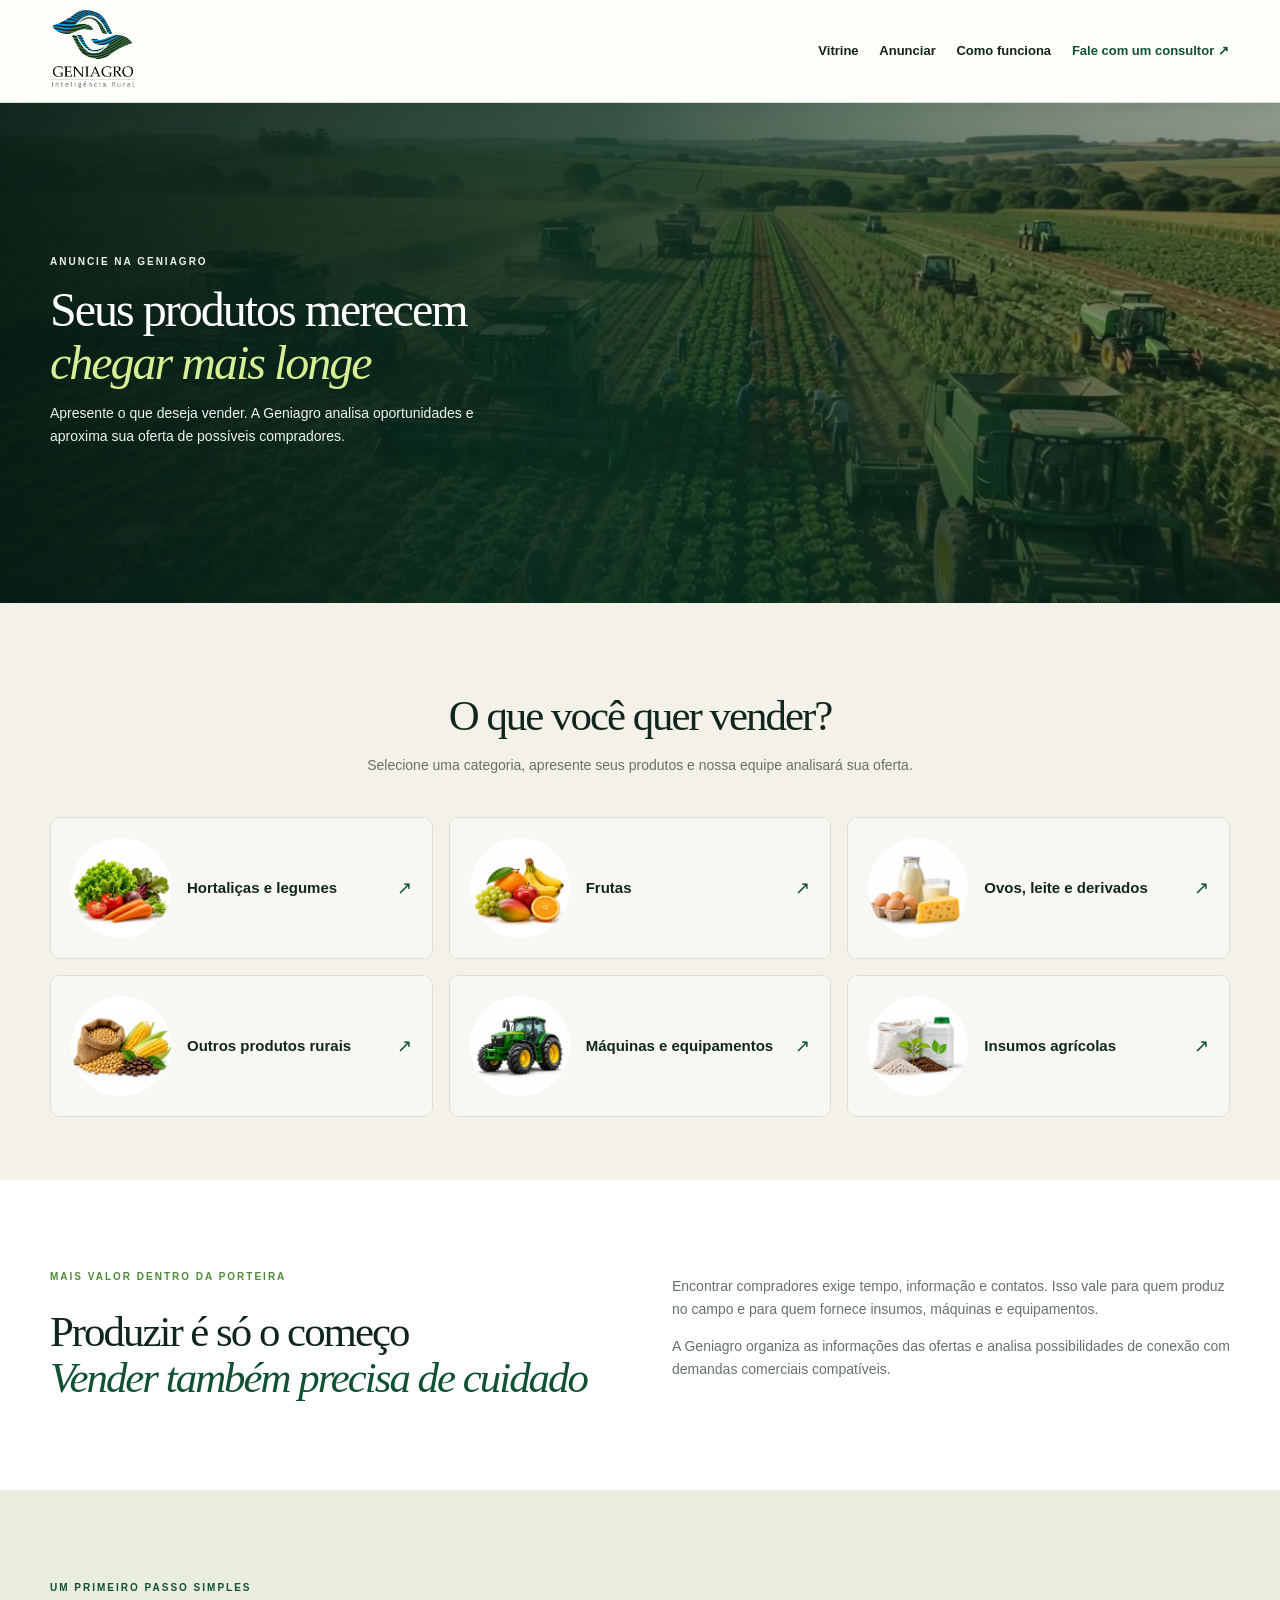
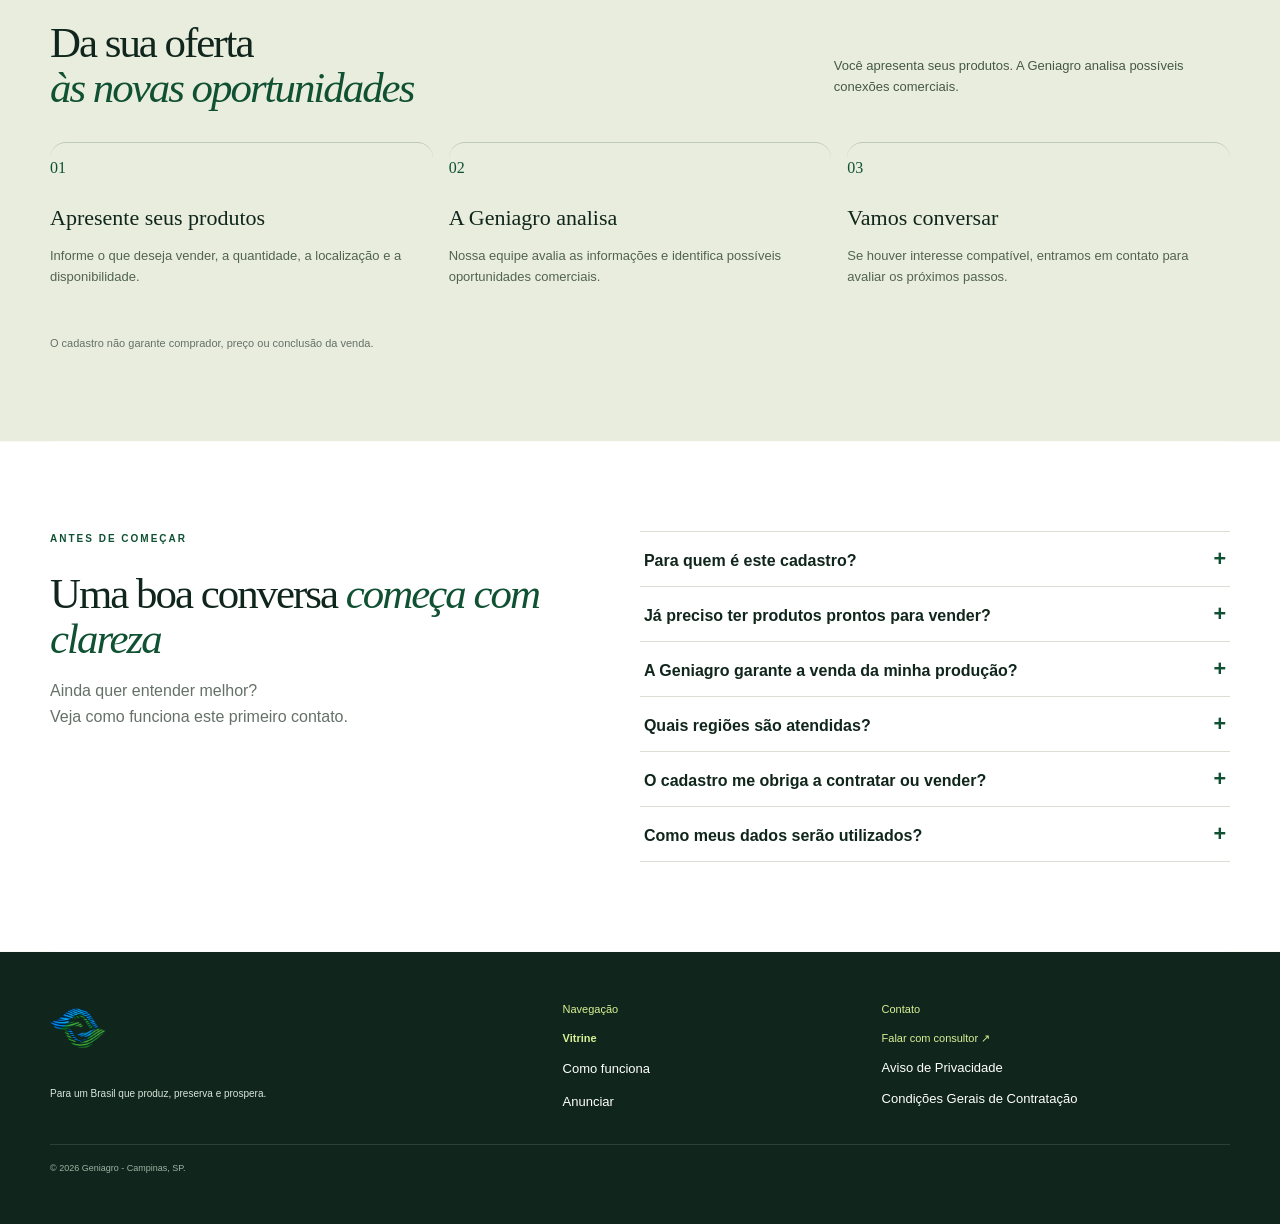
==== commit 9c3f4920: "Add files via upload" ====
--- a/anunciar/index.html
+++ b/anunciar/index.html
@@ -205,8 +205,8 @@
       <nav class="footer-nav" aria-label="Navegação do rodapé">
         <b>Navegação</b>
         <a href="../index.html#oportunidades">Vitrine</a>
-        <a href="#como-funciona">Como funciona</a>
-        <a href="#vitrine-venda">Anunciar</a>
+        <a href="../index.html#como-funciona">Como funciona</a>
+        <a href="../anunciar/index.html#vitrine-venda">Anunciar</a>
       </nav>
       <div class="footer-contact">
         <b>Contato</b>
--- a/style.css
+++ b/style.css
@@ -1,4 +1,4 @@
-:root{--header-height:103px;--ink:#10261c;--green:#0f5132;--leaf:#4f8b3a;--gold:#d8a83f;--cream:#f4f1e8;--paper:#fffefa;--line:#d9dfd4;--muted:#657168}*{box-sizing:border-box}html{scroll-behavior:smooth;scroll-padding-top:var(--header-height)}body{margin:0;color:var(--ink);background:var(--cream);font:16px Arial,sans-serif}button,input,select,textarea{font:inherit}.wrap{width:min(1180px,calc(100% - 2rem));margin:auto}header{position:fixed;top:0;left:0;right:0;z-index:1000;display:flex;align-items:center;justify-content:space-between;height:var(--header-height);padding:.6rem 4vw;background:#fff;border-bottom:1px solid #d9dfd4;box-shadow:0 4px 18px rgba(16,38,28,.12)}header img{width:180px;height:78px;object-fit:contain;object-position:left center}nav{display:flex;align-items:center;gap:1.3rem}nav a{color:var(--ink);text-decoration:none;font-weight:700}.cta-link{display:inline-flex;align-items:center;width:fit-content;color:var(--green);background:none;border:0;padding:0;text-decoration:none;text-underline-offset:4px;font-weight:800;transition:color .2s ease}.cta-link:hover{text-decoration:underline}.cta-link:focus-visible{outline:2px solid currentColor;outline-offset:4px}.hero .cta-link{margin:.7rem 1.5rem 0 0;color:#d8f095}.hero .cta-link-secondary{color:#fff;font-weight:700}header .cta-link{color:var(--green)}.hero{position:relative;min-height:760px;display:flex;align-items:center;color:white;background:#08271b url('assets/hero-geniagro.webp') center/cover}.shade{position:absolute;inset:0;background:linear-gradient(90deg,#061d14f2,#0a3021c8 48%,#0a2d1d2e),linear-gradient(0deg,#061f16a0,transparent)}.hero-copy{position:relative;z-index:1}.eyebrow{color:#d3ed91;font-size:.76rem;font-weight:900;letter-spacing:.16em;text-transform:uppercase}.eyebrow.dark{color:var(--leaf)}h1,h2,blockquote{font-family:Georgia,serif;letter-spacing:-.05em}.hero h1{max-width:850px;margin:.5rem 0;font-size:clamp(3rem,7vw,6.4rem);line-height:.94;font-weight:500}.hero h1 em{color:#d8f095;font-weight:400}.hero p{max-width:690px;font-size:1.2rem;line-height:1.6;color:#edf4ee}.intro,.section{padding:6rem 0;text-align:center}.intro h2,.section h2,.geo h2{margin:.5rem 0 1rem;font-size:clamp(2.2rem,4.5vw,4.2rem);line-height:1}.intro>p{max-width:820px;margin:1rem auto;color:var(--muted);line-height:1.65}.cards{display:grid;grid-template-columns:repeat(3,1fr);gap:1rem;margin-top:2.5rem}.cards article{min-height:285px;padding:1.3rem;border:1px solid var(--line);border-radius:1.2rem;background:var(--paper);color:var(--ink);text-align:left;box-shadow:0 15px 45px #17332310;transition:.2s}.cards b{display:grid;place-items:center;width:2.8rem;height:2.8rem;border-radius:.8rem;color:white;background:var(--green);font:700 1.2rem Georgia}.cards h3{font:600 1.35rem Georgia}.cards p{min-height:105px;color:var(--muted);line-height:1.5}.cards strong{color:var(--green)}.geo{padding:6rem 0;color:white;background:#0d3223}.split{display:grid;grid-template-columns:1fr 1fr;gap:4rem;align-items:center;text-align:left}.split img{width:100%;border-radius:1.4rem;box-shadow:0 24px 65px #0003}.geo h2{font-size:clamp(2.2rem,4vw,4rem)}.geo p{color:#dce8df;line-height:1.65}.geo li{margin:.8rem 0}.section p{color:var(--muted);line-height:1.65}.pills{display:flex;flex-wrap:wrap;gap:.5rem}.pills span{padding:.55rem .75rem;border:1px solid #becab8;border-radius:99px;background:white;font-size:.82rem;font-weight:700}.manifesto{padding:6rem 0;background:#e4ecd8;text-align:center}.manifesto blockquote{max-width:1000px;margin:auto;font-size:clamp(2rem,4vw,4rem);line-height:1.12}.manifesto>div>p{max-width:800px;margin:1.5rem auto;color:#536154;line-height:1.7}.facts{display:grid;grid-template-columns:repeat(3,1fr);gap:1rem;margin-top:2rem;text-align:left}.facts div{padding:1.3rem;border-radius:1rem;background:white}.facts b{display:block;color:var(--green);font:600 2rem Georgia}.facts a{color:var(--green)}footer{padding:3rem 0;color:#d9e5db;background:#071e15}@media(max-width:900px){.cards,.facts{grid-template-columns:1fr 1fr}.split{grid-template-columns:1fr}}@media(max-width:600px){.hero{min-height:700px}.cards,.facts{grid-template-columns:1fr}.split{gap:2rem}.hero h1{font-size:3.2rem}}
+:root{--header-height:103px;--ink:#10261c;--green:#0f5132;--leaf:#4f8b3a;--gold:#d8a83f;--cream:#f4f1e8;--paper:#fffefa;--line:#d9dfd4;--muted:#657168}*{box-sizing:border-box}html{scroll-behavior:smooth;scroll-padding-top:var(--header-height)}body{margin:0;color:var(--ink);background:var(--cream);font:16px Arial,sans-serif}button,input,select,textarea{font:inherit}.wrap{width:min(1180px,calc(100% - 2rem));margin:auto}header{position:fixed;top:0;left:0;right:0;z-index:1000;display:flex;align-items:center;justify-content:space-between;height:var(--header-height);padding:.6rem 4vw;background:#fff;border-bottom:1px solid #d9dfd4;box-shadow:0 4px 18px rgba(16,38,28,.12)}header img{width:180px;height:78px;object-fit:contain;object-position:left center}nav{display:flex;align-items:center;gap:1.3rem}nav a{color:var(--ink);text-decoration:none;font-weight:700}.cta-link{display:inline-flex;align-items:center;width:fit-content;color:var(--green);background:none;border:0;padding:0;text-decoration:none;text-underline-offset:4px;font-weight:800;transition:color .2s ease}.cta-link:hover{text-decoration:underline}.cta-link:focus-visible{outline:2px solid currentColor;outline-offset:4px}.hero .cta-link{margin:.7rem 1.5rem 0 0;color:#d8f095}.hero .cta-link-secondary{color:#fff;font-weight:700}header .cta-link{color:var(--green)}.hero{position:relative;min-height:760px;display:flex;align-items:center;color:white;background:#08271b url('assets/hero-geniagro.webp') center/cover}.shade{position:absolute;inset:0;background:linear-gradient(90deg,#061d14f2,#0a3021c8 48%,#0a2d1d2e),linear-gradient(0deg,#061f16a0,transparent)}.hero-copy{position:relative;z-index:1}.eyebrow{color:#d3ed91;font-size:.76rem;font-weight:900;letter-spacing:.16em;text-transform:uppercase}.eyebrow.dark{color:var(--leaf)}h1,h2,blockquote{font-family:Georgia,serif;letter-spacing:-.05em}.hero h1{max-width:850px;margin:.5rem 0;font-size:clamp(3rem,7vw,6.4rem);line-height:.94;font-weight:500}.hero h1 em{color:#d8f095;font-weight:400}.hero p{max-width:690px;font-size:1.2rem;line-height:1.6;color:#edf4ee}.intro,.section{padding:6rem 0;text-align:center}.intro h2,.section h2,.geo h2{margin:.5rem 0 1rem;font-size:clamp(2.2rem,4.5vw,4.2rem);line-height:1}.intro>p{max-width:820px;margin:1rem auto;color:var(--muted);line-height:1.65}.cards{display:grid;grid-template-columns:repeat(3,1fr);gap:1rem;margin-top:2.5rem}.cards article{min-height:285px;padding:1.3rem;border:1px solid var(--line);border-radius:1.2rem;background:var(--paper);color:var(--ink);text-align:left;box-shadow:0 15px 45px #17332310;transition:.2s}.cards b{display:grid;place-items:center;width:2.8rem;height:2.8rem;border-radius:.8rem;color:white;background:var(--green);font:700 1.2rem Georgia}.cards h3{font:600 1.35rem Georgia}.cards p{min-height:105px;color:var(--muted);line-height:1.5}.cards strong{color:var(--green)}.geo{padding:6rem 0;color:white;background:#0d3223}.split{display:grid;grid-template-columns:1fr 1fr;gap:4rem;align-items:center;text-align:left}.split img{width:100%;border-radius:1.4rem;box-shadow:0 24px 65px #0003}.geo h2{font-size:clamp(2.2rem,4vw,4rem)}.geo p{color:#dce8df;line-height:1.65}.geo li{margin:.8rem 0}.section p{color:var(--muted);line-height:1.65}.pills{display:flex;flex-wrap:wrap;gap:.5rem}.pills span{padding:.55rem .75rem;border:1px solid #becab8;border-radius:99px;background:white;font-size:.82rem;font-weight:700}.manifesto{padding:6rem 0;background:#e4ecd8;text-align:center}.manifesto blockquote{max-width:1000px;margin:auto;font-size:clamp(2rem,4vw,4rem);line-height:1.12}.manifesto>div>p{max-width:800px;margin:1.5rem auto;color:#536154;line-height:1.7}.facts{display:grid;grid-template-columns:repeat(3,1fr);gap:1rem;margin-top:2rem;text-align:left}.facts div{padding:1.3rem;border-radius:1rem;background:white}.facts b{display:block;color:var(--green);font:600 2rem Georgia}.facts a{color:var(--green)}footer{padding:3rem 0;color:#d9e5db;background:var(--ink)}@media(max-width:900px){.cards,.facts{grid-template-columns:1fr 1fr}.split{grid-template-columns:1fr}}@media(max-width:600px){.hero{min-height:700px}.cards,.facts{grid-template-columns:1fr}.split{gap:2rem}.hero h1{font-size:3.2rem}}
 .territory{padding:6rem 0;color:white;background:#081f18}
 .territory-copy{display:grid;grid-template-columns:1.3fr .7fr;gap:3rem;align-items:end;margin-bottom:2rem}
 .territory-copy h2{margin:.5rem 0 0;font:500 clamp(2.2rem,4.5vw,4.7rem)/.98 Georgia,serif;letter-spacing:-.05em}
@@ -66,7 +66,7 @@
 @media (min-width: 1024px) { .legal-document-hero { padding-block: 5rem; } }
 
 /* Identidade pública da Geniagro V2. */
-.geniagro-v2 > :is(header, main, footer) {
+.geniagro-v2 > :is(header, main) {
   --v2-deep: #173d2b;
   --v2-lime: #d8f095;
   --v2-soft: #e9edde;
@@ -137,7 +137,7 @@
   padding: 1rem 0;
 }
 
-.geniagro-v2 > footer { background: var(--ink); }
+
 
 @media (max-width: 700px) {
   .geniagro-v2 > main > .hero .cta-link { margin-right: .75rem; }
@@ -145,7 +145,7 @@
 @media (prefers-reduced-motion: reduce) {
   html:has(> body.geniagro-v2) { scroll-behavior: auto; }
   .geniagro-v2 > main .map-board .route { animation: none; }
-  .geniagro-v2 > :is(header, main, footer) .cta-link { transition: none; }
+  .geniagro-v2 > :is(header, main) .cta-link, body > footer .cta-link { transition: none; }
 }
 
 
@@ -279,9 +279,9 @@
 body.geniagro-v2:has(> main > :is(#oportunidades, #vitrine-venda)) > main > #manifesto blockquote { font: 400 clamp(35px, 3.35vw, 46px)/1.06 Georgia, serif; letter-spacing: -2px; }
 body.geniagro-v2:has(> main > :is(#oportunidades, #vitrine-venda)) > main > #manifesto p { font: 400 14px/1.65 Arial, sans-serif; margin: 25px auto 0; }
 body.geniagro-v2:has(> main > :is(#oportunidades, #vitrine-venda)) > main > #manifesto .cta-link { font: 700 14px/1.4 Arial, sans-serif; margin-top: 28px; }
-body.geniagro-v2:has(> main > :is(#oportunidades, #vitrine-venda)) > footer .footer-grid p { font: 400 10px/1.65 Arial, sans-serif; margin-top: 15px; }
-body.geniagro-v2:has(> main > :is(#oportunidades, #vitrine-venda)) > footer .footer-grid :is(b, a:not(:has(img))) { font: 400 11px/1.65 Arial, sans-serif; }
-body.geniagro-v2:has(> main > :is(#oportunidades, #vitrine-venda)) > footer .copyright { font: 400 9px/1.65 Arial, sans-serif; }
+body > footer .footer-grid p { font: 400 10px/1.65 Arial, sans-serif; margin-top: 15px; }
+body > footer .footer-grid :is(b, a:not(:has(img))) { font: 400 11px/1.65 Arial, sans-serif; }
+body > footer .copyright { font: 400 9px/1.65 Arial, sans-serif; }
 @media (max-width: 700px) {
   body.geniagro-v2:has(> main > #oportunidades) > main > :is(.hero, #beneficios, #como-funciona) .eyebrow { font-size: 9px; letter-spacing: 1.5px; margin-bottom: 20px; }
   body.geniagro-v2:has(> main > #oportunidades) > main > .hero h1 { letter-spacing: -2.5px; }
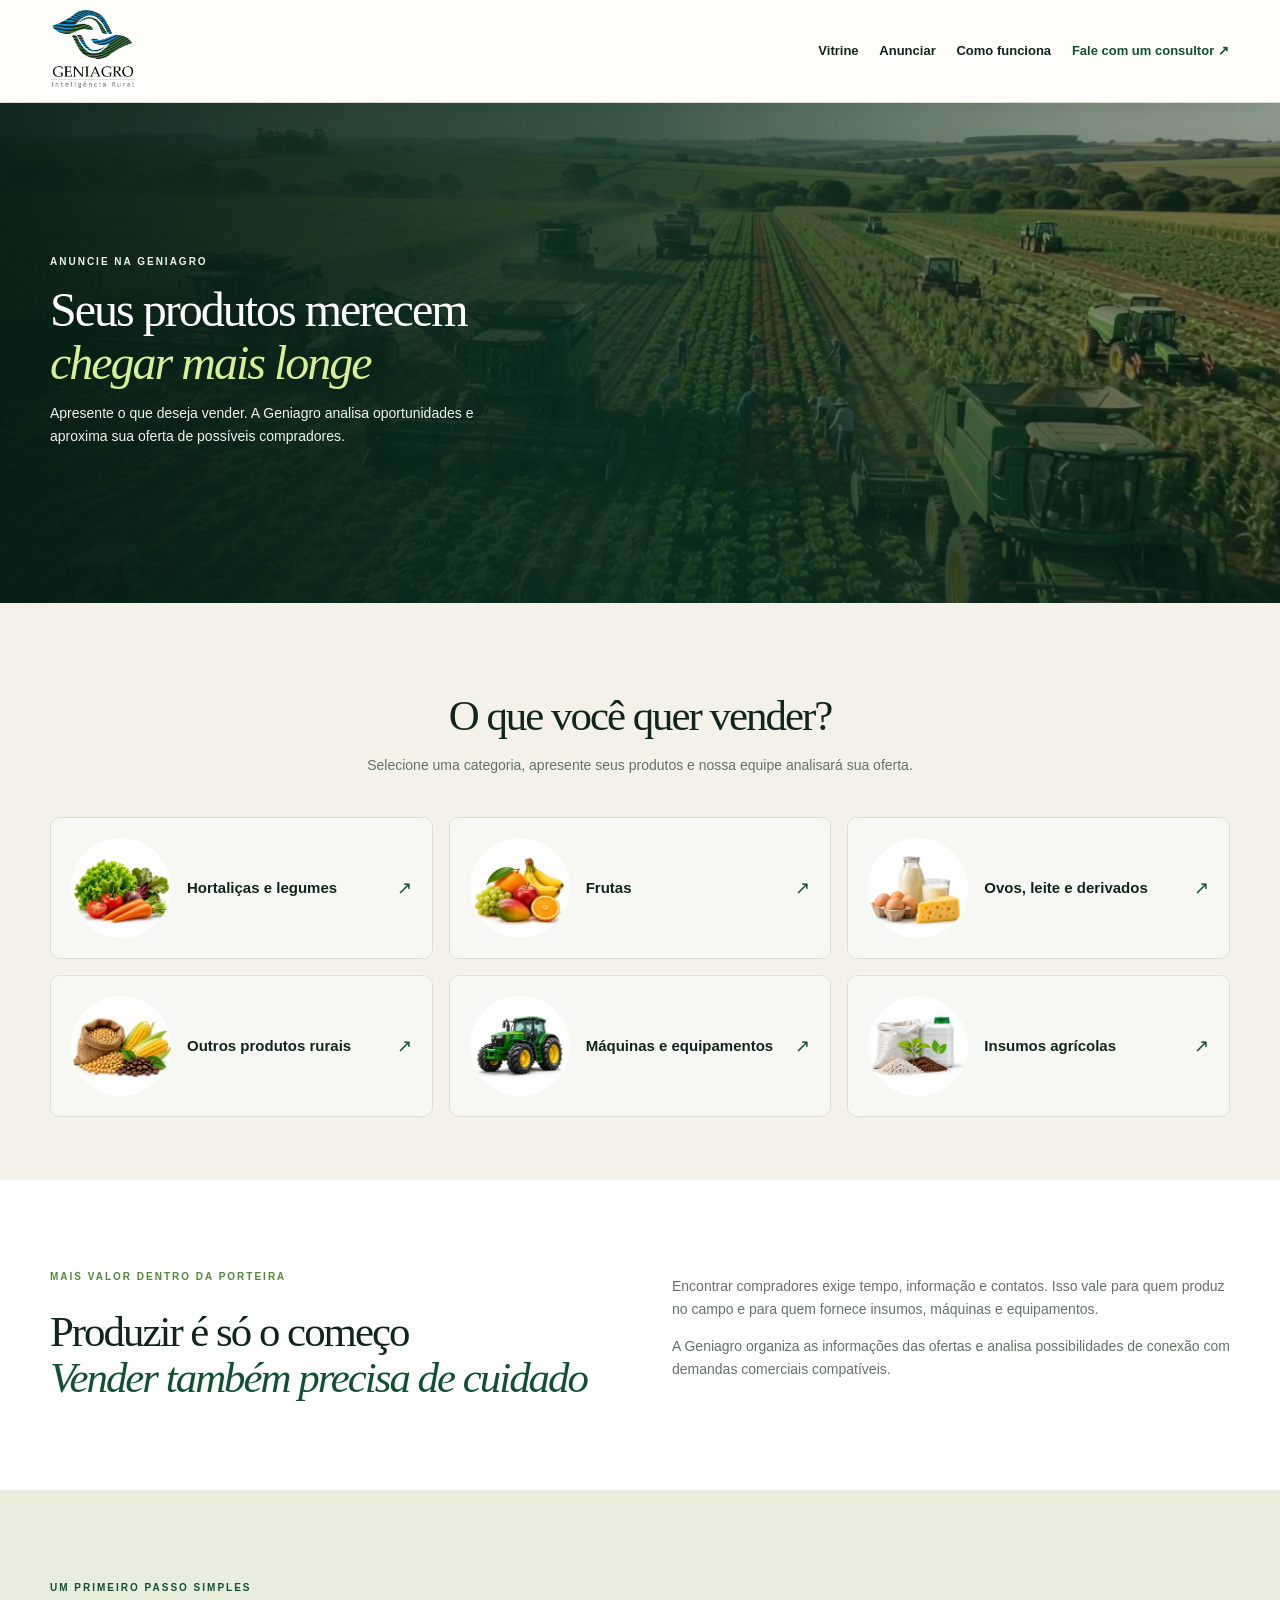
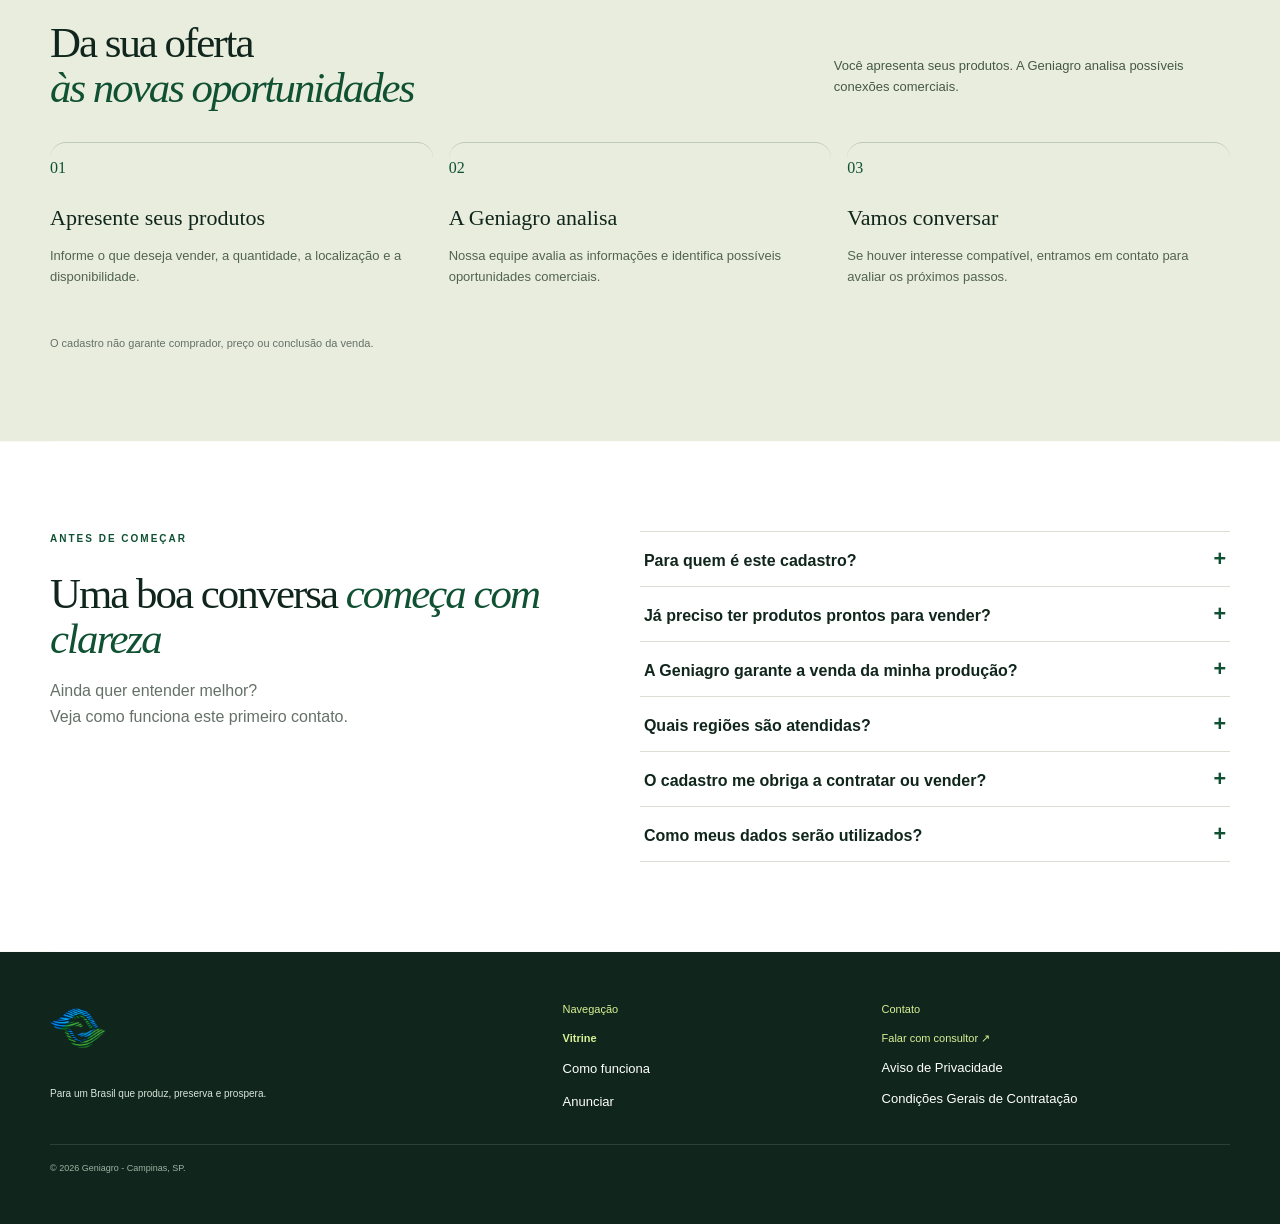
==== commit 5885c056: "Add files via upload" ====
--- a/anunciar/index.html
+++ b/anunciar/index.html
@@ -36,7 +36,7 @@
     <button class="mobile-menu-toggle" type="button" aria-label="Abrir menu" aria-expanded="false" aria-controls="mobile-menu"><span></span><span></span><span></span></button>
     <nav id="mobile-menu" aria-label="Navegação principal">
       <a href="../index.html#oportunidades">Vitrine</a>
-      <a href="#vitrine-venda">Anunciar</a>
+      <a href="./">Anunciar</a>
       <a href="#como-funciona">Como funciona</a>
       <a
         class="cta-link"
@@ -206,7 +206,7 @@
         <b>Navegação</b>
         <a href="../index.html#oportunidades">Vitrine</a>
         <a href="../index.html#como-funciona">Como funciona</a>
-        <a href="../anunciar/index.html#vitrine-venda">Anunciar</a>
+        <a href="./">Anunciar</a>
       </nav>
       <div class="footer-contact">
         <b>Contato</b>
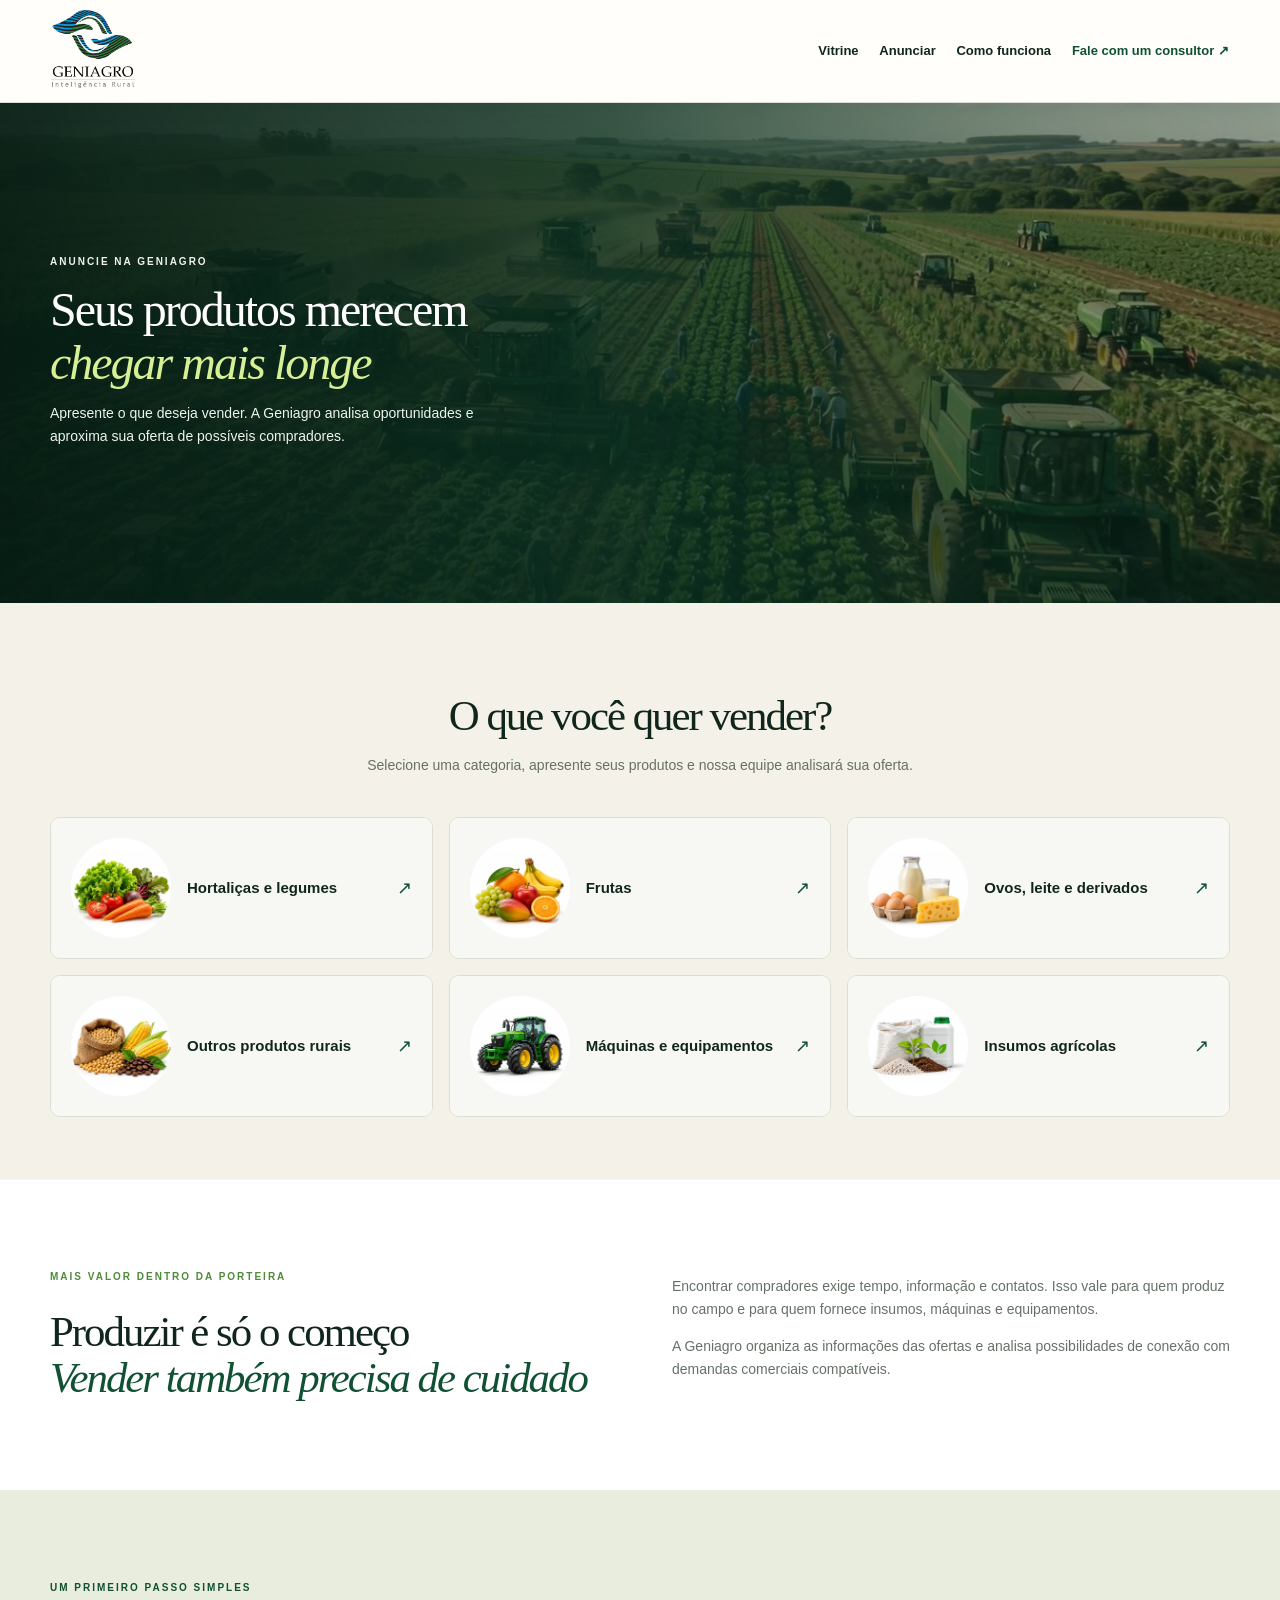
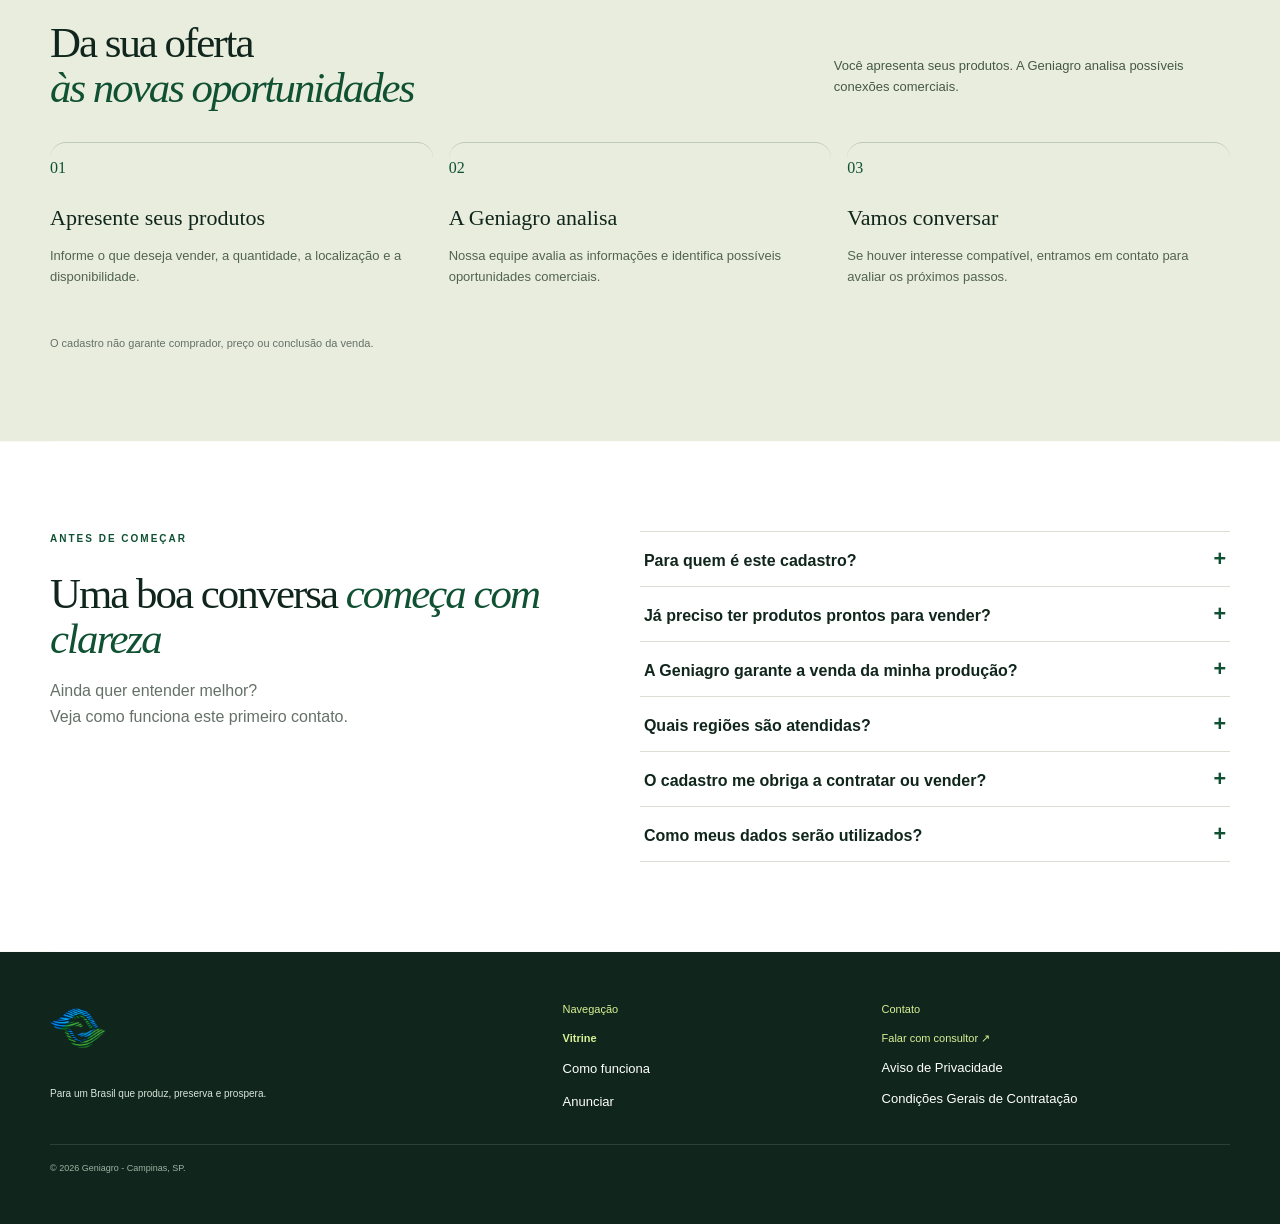
==== commit f4d70660: "Add files via upload" ====
--- a/anunciar/index.html
+++ b/anunciar/index.html
@@ -26,7 +26,7 @@
   <link rel="stylesheet" href="../style.css">
   <script src="../mobile-nav.js" defer></script>
   <link rel="stylesheet" href="../modal/modal.css">
-  <script src="../modal/modal.js" defer></script>
+  <script src="../modal/modal.js?v=20261123-obs-v1" defer></script>
   <script async src="https://aflorsa.com.br/analytics.js" data-asset="geniagro_anunciar"></script>
 </head>
 <body class="geniagro-v2">
